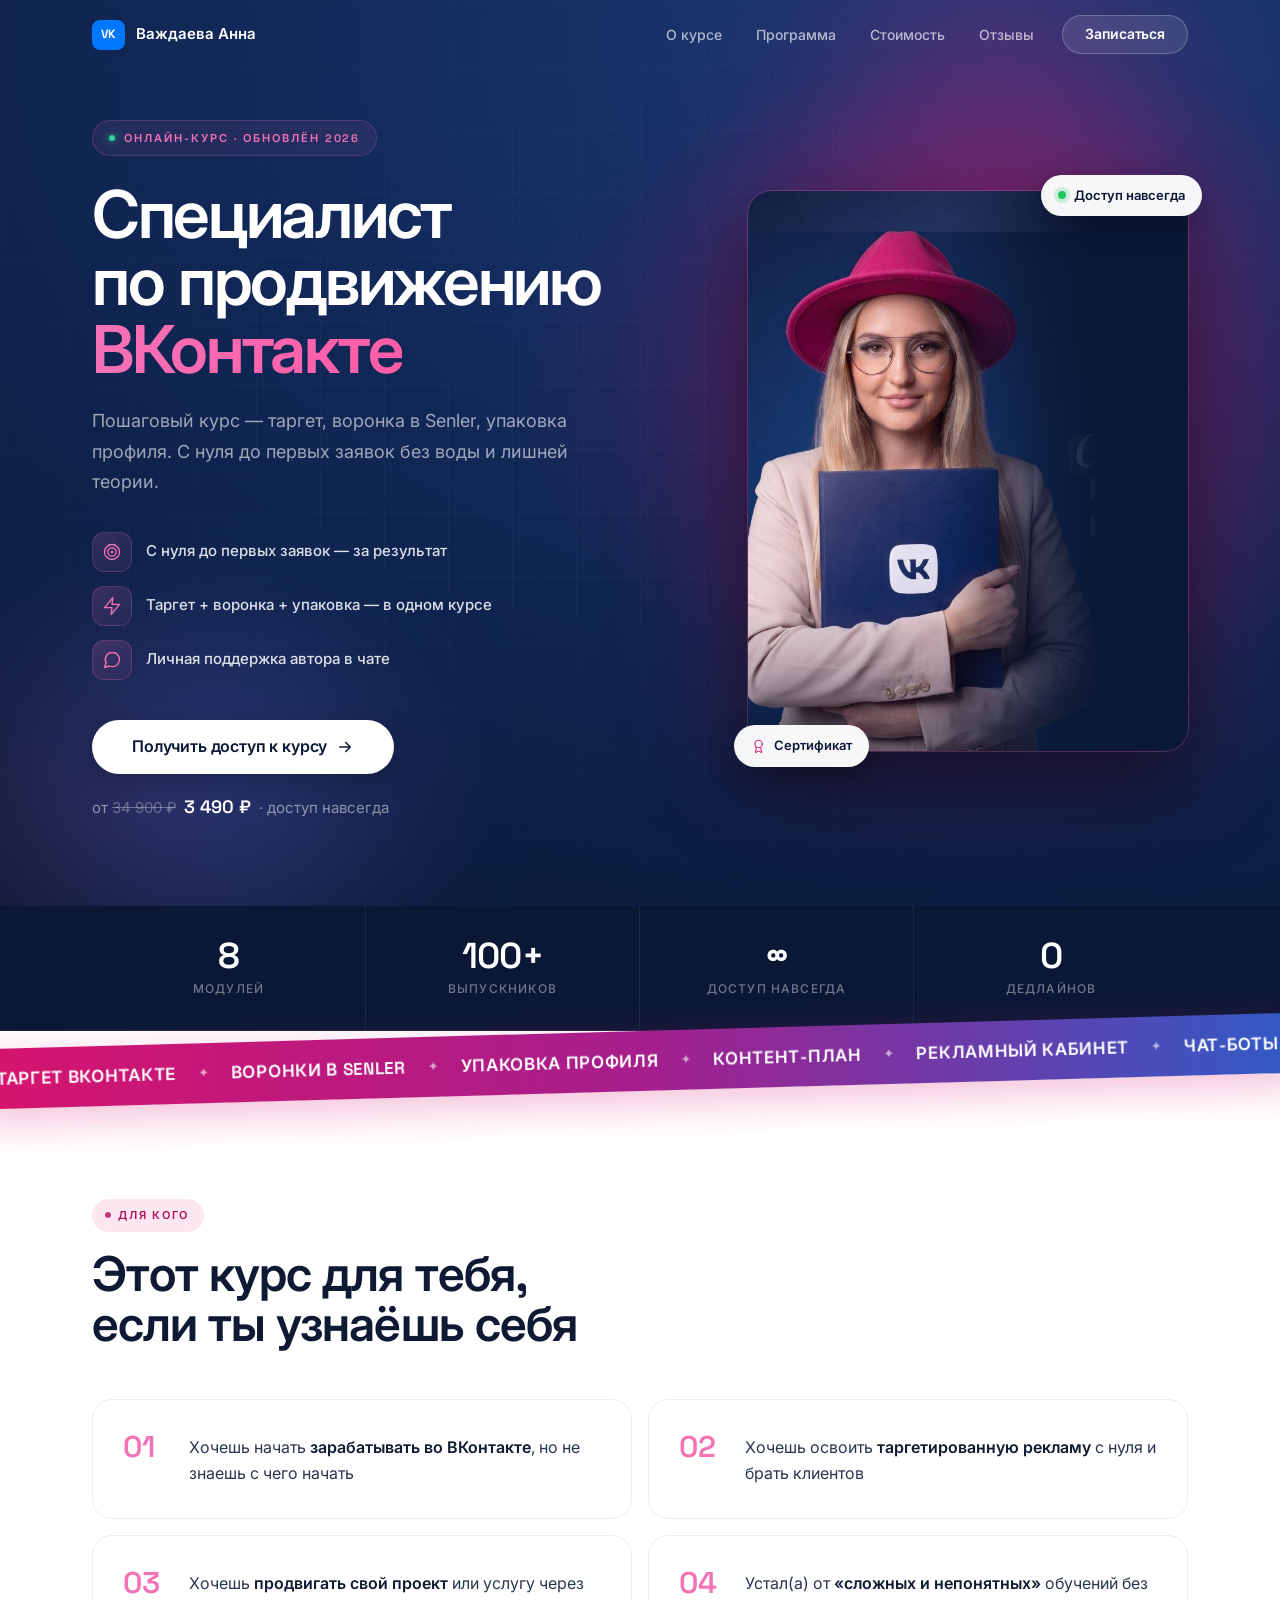
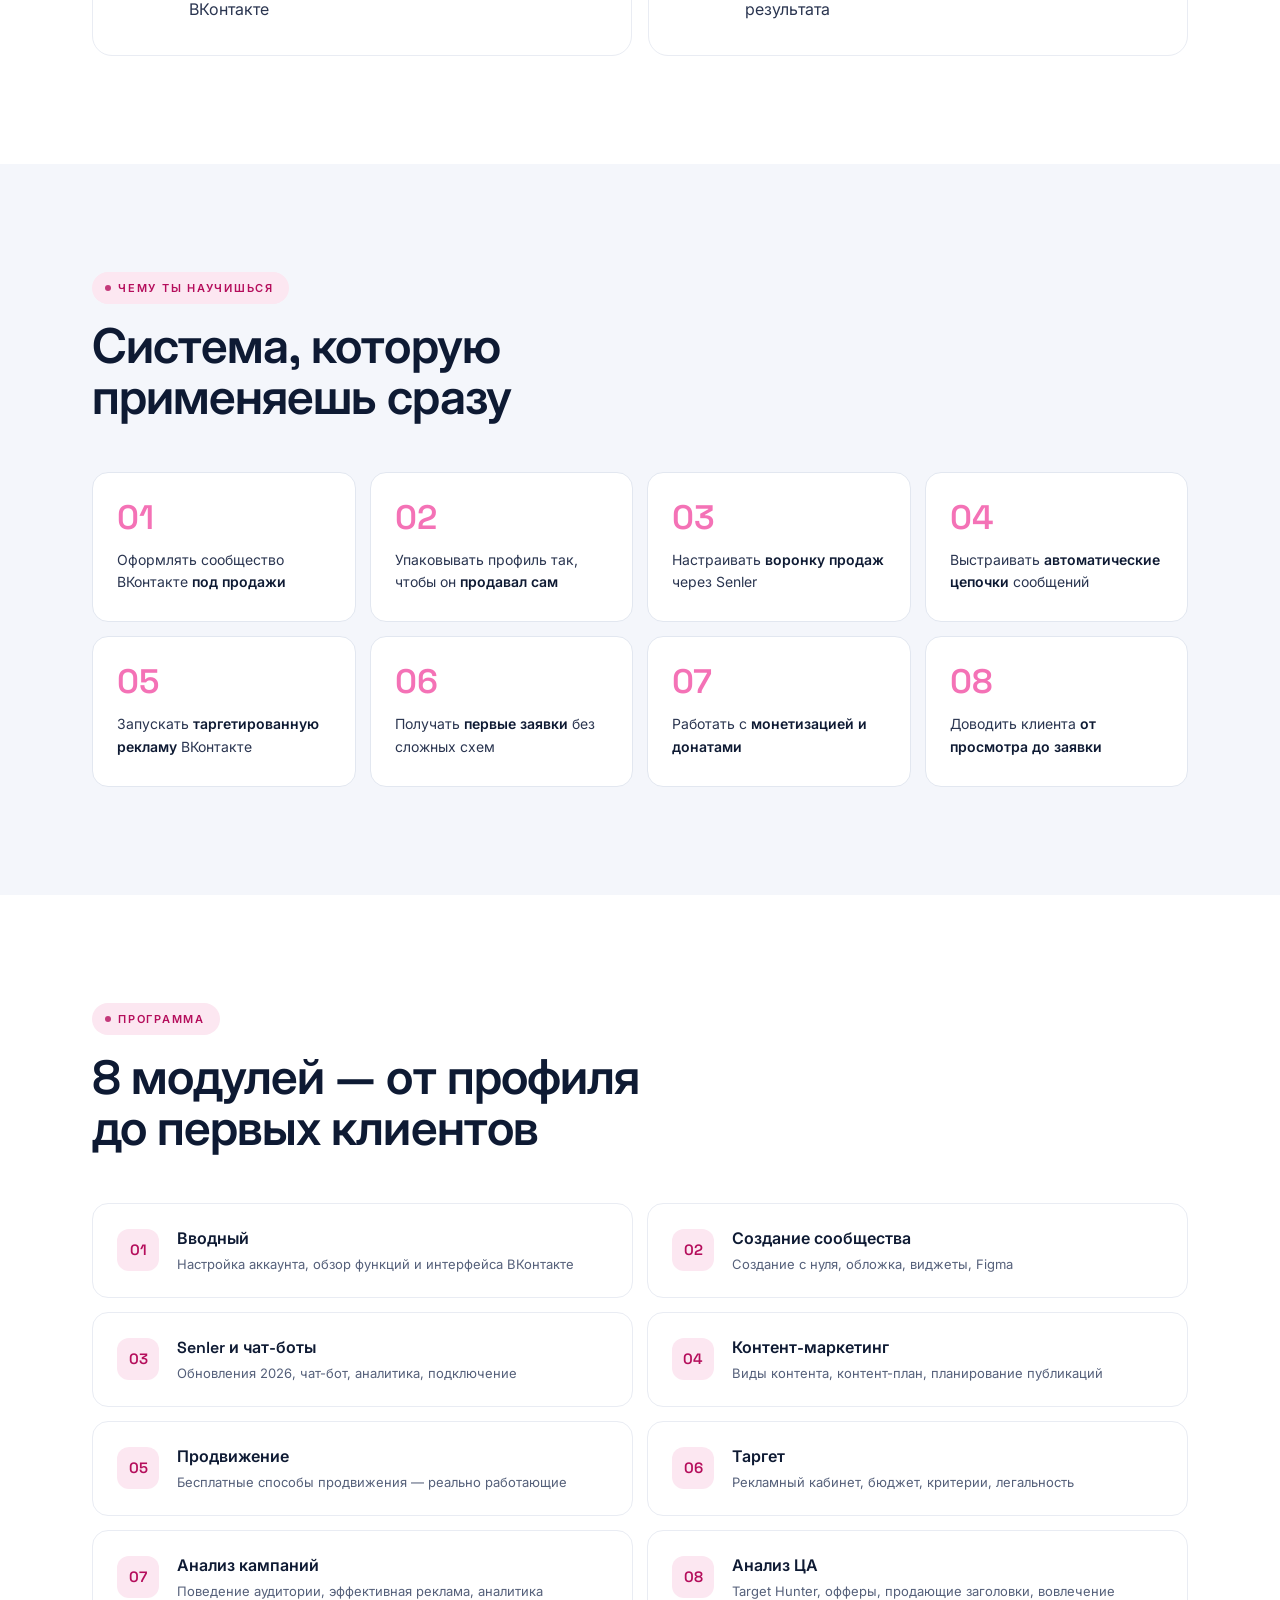
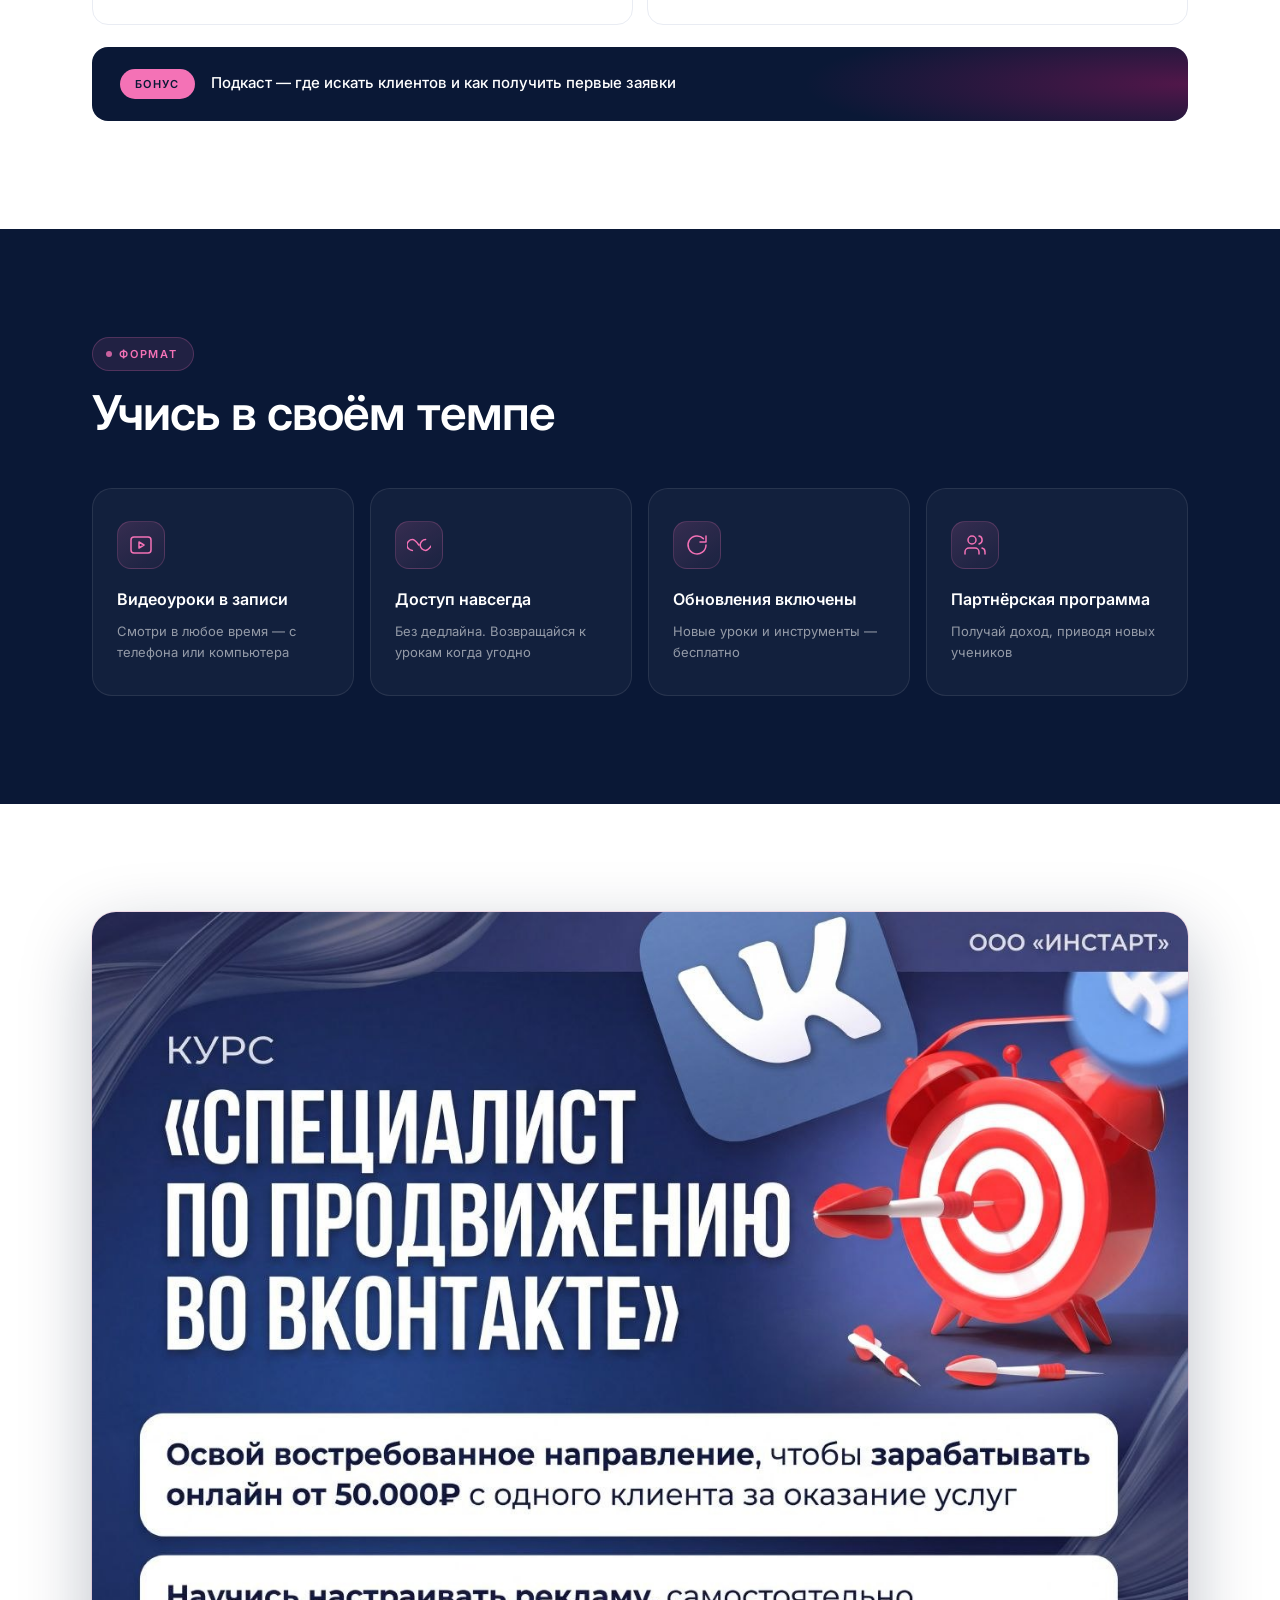
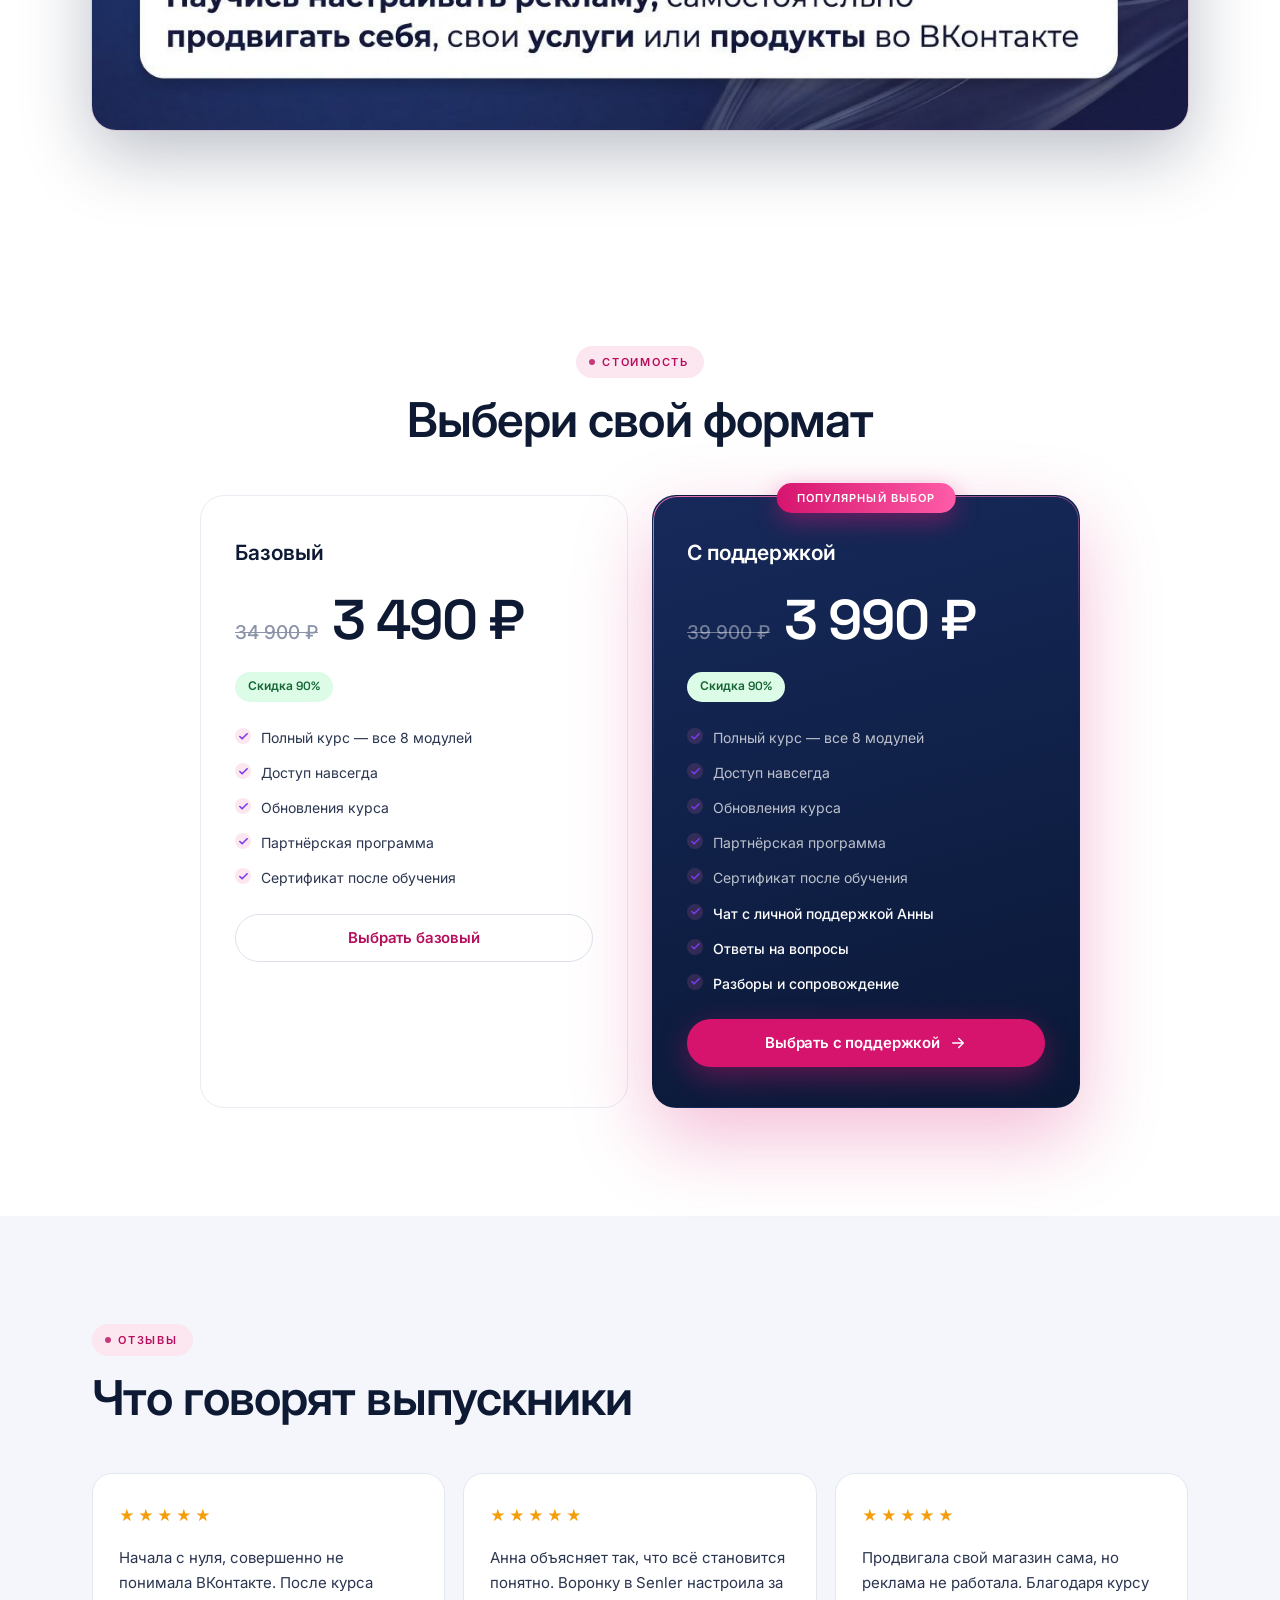
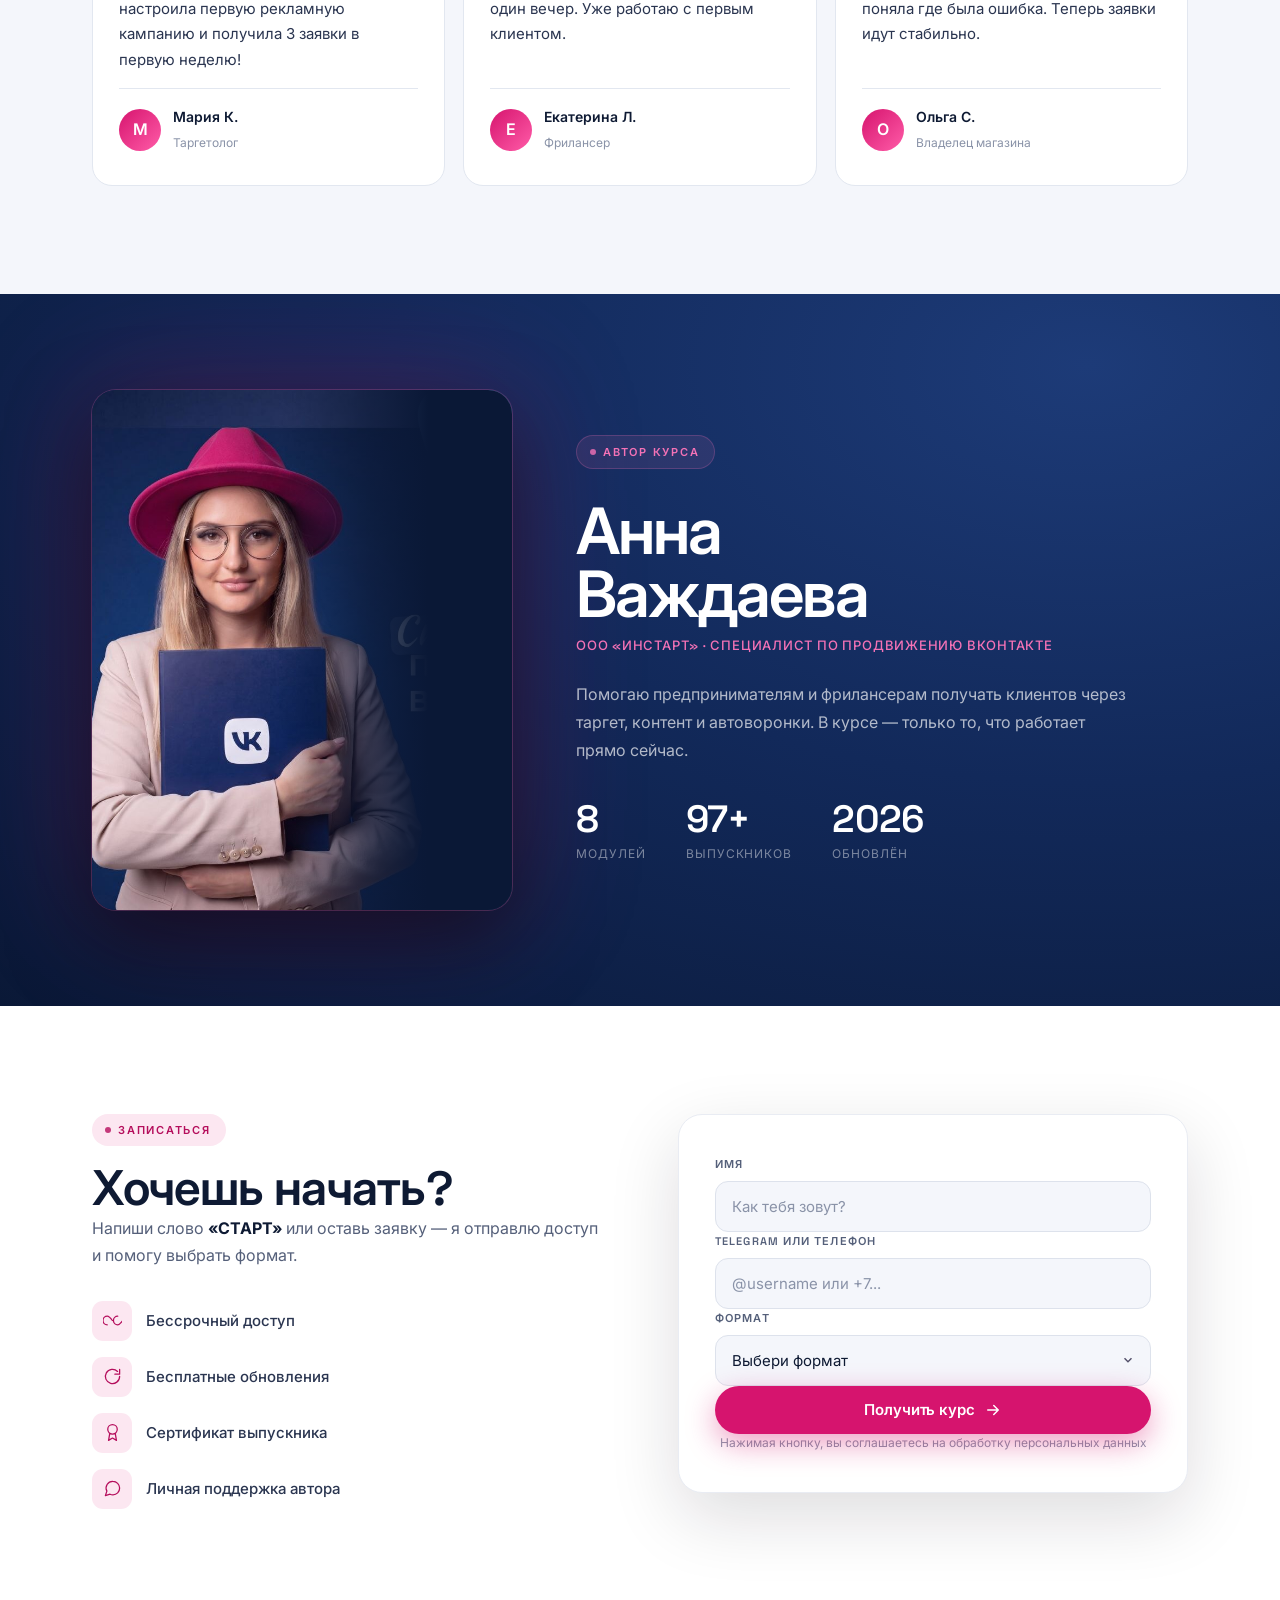
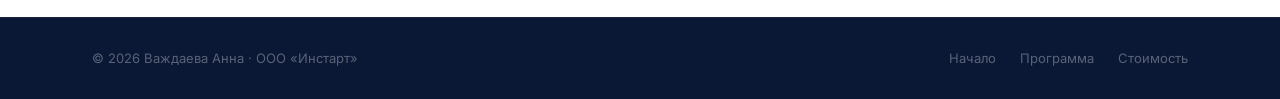
==== index.html @ 05e5904a "Add motion: marquee ticker, floating orbs, shimmer accent, animated counters, CTA pulse Co-Authored-" ====
<!DOCTYPE html>
<html lang="ru">
<head>
  <meta charset="UTF-8" />
  <meta name="viewport" content="width=device-width, initial-scale=1.0" />
  <title>Курс «Специалист по продвижению ВКонтакте» — Анна Важдаева</title>
  <meta name="description" content="Пошаговый курс по таргетированной рекламе, упаковке профиля и запуску воронки продаж во ВКонтакте. С нуля до первых заявок." />
  <link rel="preconnect" href="https://fonts.googleapis.com" />
  <link rel="preconnect" href="https://fonts.gstatic.com" crossorigin />
  <link href="https://fonts.googleapis.com/css2?family=Inter:wght@400;500;600;700&family=Space+Grotesk:wght@500;600;700&display=swap" rel="stylesheet" />
  <link rel="stylesheet" href="styles.css" />
</head>
<body>

  <!-- HEADER -->
  <header class="header header--dark" id="header">
    <div class="container header__inner">
      <a href="#hero" class="logo">
        <span class="logo-vk">VK</span>
        <span class="logo-name">Важдаева&nbsp;Анна</span>
      </a>
      <nav class="nav">
        <a href="#about">О курсе</a>
        <a href="#program">Программа</a>
        <a href="#pricing">Стоимость</a>
        <a href="#reviews">Отзывы</a>
      </nav>
      <a href="#contact" class="btn btn-nav">Записаться</a>
      <button class="burger" id="burger" aria-label="Меню">
        <span></span><span></span><span></span>
      </button>
    </div>
  </header>

  <!-- Mobile nav -->
  <nav class="nav-mob" id="navMob">
    <a href="#about">О курсе</a>
    <a href="#program">Программа</a>
    <a href="#pricing">Стоимость</a>
    <a href="#reviews">Отзывы</a>
    <a href="#contact">Записаться</a>
  </nav>

  <!-- ===== HERO ===== -->
  <section class="hero" id="hero">
    <span class="orb orb--1"></span>
    <span class="orb orb--2"></span>
    <div class="container hero__inner">

      <div class="hero__left">
        <div class="hero__eyebrow">Онлайн-курс · обновлён 2026</div>
        <h1 class="hero__title">
          Специалист<br/>по продвижению<br/><em>ВКонтакте</em>
        </h1>
        <p class="hero__sub">
          Пошаговый курс — таргет, воронка в Senler, упаковка профиля. С нуля до первых заявок без воды и лишней теории.
        </p>
        <div class="hero__perks">
          <div class="hero__perk">
            <span class="hero__perk-icon">
              <svg viewBox="0 0 24 24" fill="none" stroke="currentColor" stroke-width="1.6" stroke-linecap="round" stroke-linejoin="round"><circle cx="12" cy="12" r="9"/><circle cx="12" cy="12" r="5"/><circle cx="12" cy="12" r="1"/></svg>
            </span>
            <span>С нуля до первых заявок — за результат</span>
          </div>
          <div class="hero__perk">
            <span class="hero__perk-icon">
              <svg viewBox="0 0 24 24" fill="none" stroke="currentColor" stroke-width="1.6" stroke-linecap="round" stroke-linejoin="round"><path d="M13 2 3 14h9l-1 8 10-12h-9l1-8Z"/></svg>
            </span>
            <span>Таргет + воронка + упаковка — в одном курсе</span>
          </div>
          <div class="hero__perk">
            <span class="hero__perk-icon">
              <svg viewBox="0 0 24 24" fill="none" stroke="currentColor" stroke-width="1.6" stroke-linecap="round" stroke-linejoin="round"><path d="M21 11.5a8.38 8.38 0 0 1-8.5 8.5 8.5 8.5 0 0 1-3.6-.8L3 21l1.9-5.7A8.38 8.38 0 0 1 12.5 3 8.5 8.5 0 0 1 21 11.5Z"/></svg>
            </span>
            <span>Личная поддержка автора в чате</span>
          </div>
        </div>
        <div class="hero__actions">
          <a href="#contact" class="btn btn-white btn-lg">Получить доступ к курсу
            <svg viewBox="0 0 24 24" fill="none" stroke="currentColor" stroke-width="2" stroke-linecap="round" stroke-linejoin="round"><path d="M5 12h14M13 6l6 6-6 6"/></svg>
          </a>
          <p class="hero__price">от <s>34 900 ₽</s> <strong>3 490 ₽</strong> · доступ навсегда</p>
        </div>
      </div>

      <div class="hero__right">
        <div class="hero__cover">
          <img src="hero.jpg" alt="Анна Важдаева" class="hero__cover-img" />
          <div class="hero__chip hero__chip--1">
            <span class="hero__chip-dot"></span>
            Доступ навсегда
          </div>
          <div class="hero__chip hero__chip--2">
            <svg viewBox="0 0 24 24" fill="none" stroke="currentColor" stroke-width="1.6" stroke-linecap="round" stroke-linejoin="round"><circle cx="12" cy="8" r="6"/><path d="M8.5 13.5 7 22l5-3 5 3-1.5-8.5"/></svg>
            Сертификат
          </div>
        </div>
      </div>

    </div>
  </section>

  <!-- ===== STATS ===== -->
  <div class="stats">
    <div class="container stats__inner">
      <div class="stat-box"><strong data-count="8">0</strong><span>модулей</span></div>
      <div class="stat-box"><strong data-count="100" data-suffix="+">0</strong><span>выпускников</span></div>
      <div class="stat-box"><strong>∞</strong><span>доступ навсегда</span></div>
      <div class="stat-box"><strong data-count="0">0</strong><span>дедлайнов</span></div>
    </div>
  </div>

  <!-- ===== MARQUEE ===== -->
  <div class="marquee" aria-hidden="true">
    <div class="marquee__track">
      <span>Таргет ВКонтакте</span><i>✦</i>
      <span>Воронки в Senler</span><i>✦</i>
      <span>Упаковка профиля</span><i>✦</i>
      <span>Контент-план</span><i>✦</i>
      <span>Рекламный кабинет</span><i>✦</i>
      <span>Чат-боты</span><i>✦</i>
      <span>Первые заявки</span><i>✦</i>
      <span>Монетизация</span><i>✦</i>
      <span>Таргет ВКонтакте</span><i>✦</i>
      <span>Воронки в Senler</span><i>✦</i>
      <span>Упаковка профиля</span><i>✦</i>
      <span>Контент-план</span><i>✦</i>
      <span>Рекламный кабинет</span><i>✦</i>
      <span>Чат-боты</span><i>✦</i>
      <span>Первые заявки</span><i>✦</i>
      <span>Монетизация</span><i>✦</i>
    </div>
  </div>

  <!-- ===== FOR WHOM ===== -->
  <section class="sec" id="forwhom">
    <div class="container">
      <div class="sec-head">
        <div class="tag tag--light">Для кого</div>
        <h2 class="h2">Этот курс для тебя,<br/>если ты&nbsp;узнаёшь себя</h2>
      </div>
      <div class="fw-list">
        <div class="fw-item reveal">
          <span class="fw-n">01</span>
          <p>Хочешь начать <strong>зарабатывать во ВКонтакте</strong>, но не знаешь с чего начать</p>
        </div>
        <div class="fw-item reveal">
          <span class="fw-n">02</span>
          <p>Хочешь освоить <strong>таргетированную рекламу</strong> с нуля и брать клиентов</p>
        </div>
        <div class="fw-item reveal">
          <span class="fw-n">03</span>
          <p>Хочешь <strong>продвигать свой проект</strong> или услугу через ВКонтакте</p>
        </div>
        <div class="fw-item reveal">
          <span class="fw-n">04</span>
          <p>Устал(а) от <strong>«сложных и непонятных»</strong> обучений без результата</p>
        </div>
      </div>
    </div>
  </section>

  <!-- ===== RESULTS ===== -->
  <section class="sec sec--off" id="about">
    <div class="container">
      <div class="sec-head">
        <div class="tag tag--light">Чему ты научишься</div>
        <h2 class="h2">Система, которую<br/>применяешь сразу</h2>
      </div>
      <div class="results-wrap">
        <div class="res-item reveal"><div class="res-n">01</div><p>Оформлять сообщество ВКонтакте <strong>под продажи</strong></p></div>
        <div class="res-item reveal"><div class="res-n">02</div><p>Упаковывать профиль так, чтобы он <strong>продавал сам</strong></p></div>
        <div class="res-item reveal"><div class="res-n">03</div><p>Настраивать <strong>воронку продаж</strong> через Senler</p></div>
        <div class="res-item reveal"><div class="res-n">04</div><p>Выстраивать <strong>автоматические цепочки</strong> сообщений</p></div>
        <div class="res-item reveal"><div class="res-n">05</div><p>Запускать <strong>таргетированную рекламу</strong> ВКонтакте</p></div>
        <div class="res-item reveal"><div class="res-n">06</div><p>Получать <strong>первые заявки</strong> без сложных схем</p></div>
        <div class="res-item reveal"><div class="res-n">07</div><p>Работать с <strong>монетизацией и донатами</strong></p></div>
        <div class="res-item reveal"><div class="res-n">08</div><p>Доводить клиента <strong>от просмотра до заявки</strong></p></div>
      </div>
    </div>
  </section>

  <!-- ===== PROGRAM ===== -->
  <section class="sec" id="program">
    <div class="container">
      <div class="sec-head">
        <div class="tag tag--light">Программа</div>
        <h2 class="h2">8 модулей — от профиля<br/>до первых клиентов</h2>
      </div>
      <div class="mods">
        <div class="mod reveal"><span class="mod__tag">01</span><div class="mod__body"><h3>Вводный</h3><p>Настройка аккаунта, обзор функций и интерфейса ВКонтакте</p></div></div>
        <div class="mod reveal"><span class="mod__tag">02</span><div class="mod__body"><h3>Создание сообщества</h3><p>Создание с нуля, обложка, виджеты, Figma</p></div></div>
        <div class="mod reveal"><span class="mod__tag">03</span><div class="mod__body"><h3>Senler и чат-боты</h3><p>Обновления 2026, чат-бот, аналитика, подключение</p></div></div>
        <div class="mod reveal"><span class="mod__tag">04</span><div class="mod__body"><h3>Контент-маркетинг</h3><p>Виды контента, контент-план, планирование публикаций</p></div></div>
        <div class="mod reveal"><span class="mod__tag">05</span><div class="mod__body"><h3>Продвижение</h3><p>Бесплатные способы продвижения — реально работающие</p></div></div>
        <div class="mod reveal"><span class="mod__tag">06</span><div class="mod__body"><h3>Таргет</h3><p>Рекламный кабинет, бюджет, критерии, легальность</p></div></div>
        <div class="mod reveal"><span class="mod__tag">07</span><div class="mod__body"><h3>Анализ кампаний</h3><p>Поведение аудитории, эффективная реклама, аналитика</p></div></div>
        <div class="mod reveal"><span class="mod__tag">08</span><div class="mod__body"><h3>Анализ ЦА</h3><p>Target Hunter, офферы, продающие заголовки, вовлечение</p></div></div>
      </div>
      <div class="bonus-row reveal">
        <span class="bonus-pill">Бонус</span>
        <p>Подкаст — где искать клиентов и как получить первые заявки</p>
      </div>
    </div>
  </section>

  <!-- ===== FORMAT ===== -->
  <section class="sec sec--dark" id="format">
    <div class="container">
      <div class="sec-head">
        <div class="tag tag--ghost">Формат</div>
        <h2 class="h2 h2--white">Учись в своём темпе</h2>
      </div>
      <div class="fmt-grid">
        <div class="fmt-card reveal">
          <span class="fmt-icon"><svg viewBox="0 0 24 24" fill="none" stroke="currentColor" stroke-width="1.5" stroke-linecap="round" stroke-linejoin="round"><rect x="2" y="4" width="20" height="16" rx="3"/><path d="m10 9 5 3-5 3V9Z"/></svg></span>
          <h3>Видеоуроки в записи</h3><p>Смотри в любое время — с телефона или компьютера</p>
        </div>
        <div class="fmt-card reveal">
          <span class="fmt-icon"><svg viewBox="0 0 24 24" fill="none" stroke="currentColor" stroke-width="1.5" stroke-linecap="round" stroke-linejoin="round"><path d="M18.6 6.6a5 5 0 1 0 0 10.8c1.7 0 3.1-.9 6.4-5.4M5.4 17.4a5 5 0 1 1 0-10.8c1.7 0 3.1.9 6.4 5.4"/></svg></span>
          <h3>Доступ навсегда</h3><p>Без дедлайна. Возвращайся к урокам когда угодно</p>
        </div>
        <div class="fmt-card reveal">
          <span class="fmt-icon"><svg viewBox="0 0 24 24" fill="none" stroke="currentColor" stroke-width="1.5" stroke-linecap="round" stroke-linejoin="round"><path d="M21 12a9 9 0 1 1-2.6-6.4M21 3v6h-6"/></svg></span>
          <h3>Обновления включены</h3><p>Новые уроки и инструменты — бесплатно</p>
        </div>
        <div class="fmt-card reveal">
          <span class="fmt-icon"><svg viewBox="0 0 24 24" fill="none" stroke="currentColor" stroke-width="1.5" stroke-linecap="round" stroke-linejoin="round"><path d="M16 21v-2a4 4 0 0 0-4-4H6a4 4 0 0 0-4 4v2M9 11a4 4 0 1 0 0-8 4 4 0 0 0 0 8ZM22 21v-2a4 4 0 0 0-3-3.9M16 3.1a4 4 0 0 1 0 7.8"/></svg></span>
          <h3>Партнёрская программа</h3><p>Получай доход, приводя новых учеников</p>
        </div>
      </div>
    </div>
  </section>

  <!-- ===== PROMO BANNER ===== -->
  <section class="promo">
    <div class="container">
      <figure class="promo__card reveal">
        <img src="banner.jpg" alt="Курс «Специалист по продвижению во ВКонтакте» — зарабатывай онлайн от 50 000 ₽ с клиента" />
      </figure>
    </div>
  </section>

  <!-- ===== PRICING ===== -->
  <section class="sec" id="pricing">
    <div class="container">
      <div class="sec-head sec-head--center">
        <div class="tag tag--light">Стоимость</div>
        <h2 class="h2">Выбери свой формат</h2>
      </div>
      <div class="price-grid">

        <div class="pc reveal">
          <h3>Базовый</h3>
          <div class="pc__prices">
            <span class="pc__old">34 900 ₽</span>
            <span class="pc__new">3 490 ₽</span>
          </div>
          <div class="pc__save">Скидка 90%</div>
          <ul>
            <li>Полный курс — все 8 модулей</li>
            <li>Доступ навсегда</li>
            <li>Обновления курса</li>
            <li>Партнёрская программа</li>
            <li>Сертификат после обучения</li>
          </ul>
          <a href="#contact" class="btn btn-outline btn-full">Выбрать базовый</a>
        </div>

        <div class="pc pc--hot reveal">
          <div class="pc__badge">Популярный выбор</div>
          <h3>С поддержкой</h3>
          <div class="pc__prices">
            <span class="pc__old">39 900 ₽</span>
            <span class="pc__new">3 990 ₽</span>
          </div>
          <div class="pc__save">Скидка 90%</div>
          <ul>
            <li>Полный курс — все 8 модулей</li>
            <li>Доступ навсегда</li>
            <li>Обновления курса</li>
            <li>Партнёрская программа</li>
            <li>Сертификат после обучения</li>
            <li class="pc__hl">Чат с личной поддержкой Анны</li>
            <li class="pc__hl">Ответы на вопросы</li>
            <li class="pc__hl">Разборы и сопровождение</li>
          </ul>
          <a href="#contact" class="btn btn-primary btn-full">Выбрать с поддержкой
            <svg viewBox="0 0 24 24" fill="none" stroke="currentColor" stroke-width="2" stroke-linecap="round" stroke-linejoin="round"><path d="M5 12h14M13 6l6 6-6 6"/></svg>
          </a>
        </div>

      </div>
    </div>
  </section>

  <!-- ===== REVIEWS ===== -->
  <section class="sec sec--off" id="reviews">
    <div class="container">
      <div class="sec-head">
        <div class="tag tag--light">Отзывы</div>
        <h2 class="h2">Что говорят выпускники</h2>
      </div>
      <div class="rev-grid">
        <div class="rev reveal">
          <div class="rev__stars">★★★★★</div>
          <p>Начала с нуля, совершенно не понимала ВКонтакте. После курса настроила первую рекламную кампанию и получила 3 заявки в первую неделю!</p>
          <div class="rev__who"><div class="rev__av">М</div><div><strong>Мария К.</strong><span>Таргетолог</span></div></div>
        </div>
        <div class="rev reveal">
          <div class="rev__stars">★★★★★</div>
          <p>Анна объясняет так, что всё становится понятно. Воронку в Senler настроила за один вечер. Уже работаю с первым клиентом.</p>
          <div class="rev__who"><div class="rev__av">Е</div><div><strong>Екатерина Л.</strong><span>Фрилансер</span></div></div>
        </div>
        <div class="rev reveal">
          <div class="rev__stars">★★★★★</div>
          <p>Продвигала свой магазин сама, но реклама не работала. Благодаря курсу поняла где была ошибка. Теперь заявки идут стабильно.</p>
          <div class="rev__who"><div class="rev__av">О</div><div><strong>Ольга С.</strong><span>Владелец магазина</span></div></div>
        </div>
      </div>
    </div>
  </section>

  <!-- ===== AUTHOR ===== -->
  <section class="author" id="author">
    <div class="container">
      <div class="author__grid">
        <div class="author__photo reveal">
          <img src="hero.jpg" alt="Анна Важдаева" />
        </div>
        <div class="author__body reveal">
          <div class="tag tag--ghost">Автор курса</div>
          <h2 class="author__name">Анна<br/>Важдаева</h2>
          <p class="author__role">ООО «Инстарт» · Специалист по продвижению ВКонтакте</p>
          <p class="author__desc">Помогаю предпринимателям и фрилансерам получать клиентов через таргет, контент и автоворонки. В курсе — только то, что работает прямо сейчас.</p>
          <div class="author__nums">
            <div class="author__num"><strong data-count="8">0</strong><span>модулей</span></div>
            <div class="author__num"><strong data-count="100" data-suffix="+">0</strong><span>выпускников</span></div>
            <div class="author__num"><strong>2026</strong><span>обновлён</span></div>
          </div>
        </div>
      </div>
    </div>
  </section>

  <!-- ===== CONTACT ===== -->
  <section class="sec" id="contact">
    <div class="container">
      <div class="contact-wrap">
        <div class="reveal">
          <div class="tag tag--light">Записаться</div>
          <h2 class="h2">Хочешь начать?</h2>
          <p class="contact-desc">Напиши слово <strong>«СТАРТ»</strong> или оставь заявку — я отправлю доступ и помогу выбрать формат.</p>
          <div class="guarantees">
            <div class="g-row"><span class="g-ic"><svg viewBox="0 0 24 24" fill="none" stroke="currentColor" stroke-width="1.6" stroke-linecap="round" stroke-linejoin="round"><path d="M18.6 6.6a5 5 0 1 0 0 10.8c1.7 0 3.1-.9 6.4-5.4M5.4 17.4a5 5 0 1 1 0-10.8c1.7 0 3.1.9 6.4 5.4"/></svg></span><p>Бессрочный доступ</p></div>
            <div class="g-row"><span class="g-ic"><svg viewBox="0 0 24 24" fill="none" stroke="currentColor" stroke-width="1.6" stroke-linecap="round" stroke-linejoin="round"><path d="M21 12a9 9 0 1 1-2.6-6.4M21 3v6h-6"/></svg></span><p>Бесплатные обновления</p></div>
            <div class="g-row"><span class="g-ic"><svg viewBox="0 0 24 24" fill="none" stroke="currentColor" stroke-width="1.6" stroke-linecap="round" stroke-linejoin="round"><circle cx="12" cy="8" r="6"/><path d="M8.5 13.5 7 22l5-3 5 3-1.5-8.5"/></svg></span><p>Сертификат выпускника</p></div>
            <div class="g-row"><span class="g-ic"><svg viewBox="0 0 24 24" fill="none" stroke="currentColor" stroke-width="1.6" stroke-linecap="round" stroke-linejoin="round"><path d="M21 11.5a8.38 8.38 0 0 1-8.5 8.5 8.5 8.5 0 0 1-3.6-.8L3 21l1.9-5.7A8.38 8.38 0 0 1 12.5 3 8.5 8.5 0 0 1 21 11.5Z"/></svg></span><p>Личная поддержка автора</p></div>
          </div>
        </div>
        <div class="reveal">
          <div class="form-card">
            <form id="leadForm" novalidate>
              <input type="text" name="_gotcha" style="display:none" tabindex="-1" autocomplete="off" />
              <div class="field">
                <label for="f-name">Имя</label>
                <input type="text" id="f-name" name="name" placeholder="Как тебя зовут?" required />
              </div>
              <div class="field">
                <label for="f-contact">Telegram или телефон</label>
                <input type="text" id="f-contact" name="contact" placeholder="@username или +7..." required />
              </div>
              <div class="field">
                <label for="f-format">Формат</label>
                <select id="f-format" name="format">
                  <option value="">Выбери формат</option>
                  <option value="Базовый — 3 490 ₽ (было 34 900 ₽)">Базовый — 3 490 ₽ (было 34 900 ₽)</option>
                  <option value="С поддержкой — 3 990 ₽ (было 39 900 ₽)">С поддержкой — 3 990 ₽ (было 39 900 ₽)</option>
                  <option value="Хочу узнать подробнее">Хочу узнать подробнее</option>
                </select>
              </div>
              <button type="submit" class="btn btn-primary btn-full">Получить курс
                <svg viewBox="0 0 24 24" fill="none" stroke="currentColor" stroke-width="2" stroke-linecap="round" stroke-linejoin="round"><path d="M5 12h14M13 6l6 6-6 6"/></svg>
              </button>
              <p class="form-note">Нажимая кнопку, вы соглашаетесь на обработку персональных данных</p>
            </form>
          </div>
        </div>
      </div>
    </div>
  </section>

  <!-- FOOTER -->
  <footer class="footer">
    <div class="container footer__inner">
      <span class="footer__copy">© <span id="year"></span> Важдаева Анна · ООО «Инстарт»</span>
      <div class="footer__links">
        <a href="#hero">Начало</a>
        <a href="#program">Программа</a>
        <a href="#pricing">Стоимость</a>
      </div>
    </div>
  </footer>

  <script src="script.js"></script>
</body>
</html>
---- styles.css ----
/* =============================================
   BASE RESET
   ============================================= */
*, *::before, *::after { box-sizing: border-box; margin: 0; padding: 0; }

:root {
  --p:      #D6146E;   /* pink (hat) */
  --pd:     #B50E5C;   /* pink dark */
  --pl:     #FCE7F1;   /* pink tint */
  --pm:     #F472B6;   /* pink mid */
  --acc:    #FF5CA8;   /* bright pink accent */

  --navy:   #0A1836;   /* deep navy (mockup bg) */
  --navy2:  #16295A;   /* raised navy */
  --ink:    #0A1836;   /* near black = navy */
  --ink2:   #16295A;   /* raised dark */
  --white:  #FFFFFF;
  --paper:  #F4F6FB;   /* cool off-white sections */
  --line:   #E2E7F0;   /* hairline on paper */
  --line-w: #E9ECF3;   /* hairline on white */

  --g900:   #0E1A33;
  --g700:   #2A3550;
  --g600:   #55607A;
  --g400:   #8A93A8;
  --g200:   #DDE2EC;

  --radius: 20px;
  --sh:     0 4px 24px rgba(18,17,28,.06);
  --sh-lg:  0 24px 70px rgba(18,17,28,.14);
  --disp:   'Space Grotesk', 'Inter', system-ui, sans-serif;
}

html { scroll-behavior: smooth; }

body {
  font-family: 'Inter', system-ui, -apple-system, sans-serif;
  font-size: 16px; line-height: 1.65;
  color: var(--g700); background: var(--white);
  -webkit-font-smoothing: antialiased;
  overflow-x: hidden;
}

img { display: block; max-width: 100%; }
a { text-decoration: none; color: inherit; }
svg { display: block; }

.container {
  width: 100%; max-width: 1160px;
  margin: 0 auto; padding: 0 32px;
}

/* =============================================
   TYPE HELPERS
   ============================================= */
.tag {
  display: inline-flex; align-items: center; gap: 7px;
  font-family: var(--disp);
  font-size: 11px; font-weight: 600;
  text-transform: uppercase; letter-spacing: .16em;
  padding: 7px 15px 7px 13px; border-radius: 50px;
  margin-bottom: 18px;
}
.tag::before { content: ''; width: 6px; height: 6px; border-radius: 50%; background: currentColor; opacity: .8; }
.tag--light { color: var(--pd); background: var(--pl); }
.tag--ghost { color: var(--pm); background: rgba(244,114,182,.1); border: 1px solid rgba(244,114,182,.22); }

.h2 {
  font-family: var(--disp);
  font-size: clamp(28px, 4vw, 48px);
  font-weight: 600; line-height: 1.06;
  letter-spacing: -.02em; color: var(--g900);
}
.h2--white { color: var(--white); }

.sec-head { margin-bottom: 48px; }
.sec-head--center { text-align: center; }

.reveal { opacity: 0; transform: translateY(26px); transition: opacity .7s cubic-bezier(.2,.7,.2,1), transform .7s cubic-bezier(.2,.7,.2,1); }
.reveal.is-visible { opacity: 1; transform: none; }

/* =============================================
   BUTTONS
   ============================================= */
.btn {
  display: inline-flex; align-items: center;
  justify-content: center; gap: 9px;
  padding: 15px 30px; border-radius: 50px;
  font-family: var(--disp);
  font-size: 15px; font-weight: 600;
  cursor: pointer; border: none;
  transition: transform .22s cubic-bezier(.2,.7,.2,1), box-shadow .22s, background .22s, color .22s;
  line-height: 1.1; letter-spacing: -.01em;
}
.btn svg { width: 18px; height: 18px; }
.btn-primary { background: var(--p); color: #fff; box-shadow: 0 10px 30px rgba(214,20,110,.4); }
.btn-primary:hover { background: var(--pd); transform: translateY(-2px); box-shadow: 0 16px 40px rgba(214,20,110,.5); }
.btn-outline { background: transparent; color: var(--pd); border: 1.5px solid var(--g200); }
.btn-outline:hover { border-color: var(--p); background: var(--pl); }
.btn-white { background: #fff; color: var(--ink); box-shadow: 0 8px 30px rgba(0,0,0,.22); }
.btn-white:hover { transform: translateY(-2px); box-shadow: 0 16px 40px rgba(0,0,0,.28); }
.btn-lg { padding: 18px 40px; font-size: 16px; }
.btn-full { width: 100%; }
.btn-nav {
  padding: 11px 22px; font-size: 14px;
  background: rgba(255,255,255,.1); color: #fff;
  border: 1px solid rgba(255,255,255,.22);
  backdrop-filter: blur(8px);
}
.header--light .btn-nav { background: var(--p); color: #fff; border-color: transparent; box-shadow: 0 6px 20px rgba(214,20,110,.3); }
.btn-nav:hover { transform: translateY(-1px); }

/* =============================================
   HEADER
   ============================================= */
.header {
  position: fixed; top: 0; left: 0; right: 0; z-index: 200;
  padding: 15px 0;
  transition: background .35s, box-shadow .35s, border-color .35s;
  border-bottom: 1px solid transparent;
}
.header--dark { background: transparent; }
.header--light {
  background: rgba(255,255,255,.85);
  backdrop-filter: blur(22px) saturate(1.4); -webkit-backdrop-filter: blur(22px) saturate(1.4);
  border-color: var(--line-w);
  box-shadow: 0 1px 20px rgba(0,0,0,.05);
}
.header__inner { display: flex; align-items: center; justify-content: space-between; gap: 20px; }

.logo { display: flex; align-items: center; gap: 11px; flex-shrink: 0; }
.logo-vk { background: #07F; color: #fff; font-family: var(--disp); font-size: 12px; font-weight: 700; padding: 5px 9px; border-radius: 8px; letter-spacing: .01em; }
.logo-name { font-family: var(--disp); font-size: 15px; font-weight: 600; transition: color .3s; }
.header--dark .logo-name { color: #fff; }
.header--light .logo-name { color: var(--g900); }

.nav { display: flex; gap: 34px; margin-left: auto; margin-right: 8px; }
.nav a { font-size: 14px; font-weight: 500; transition: color .15s; white-space: nowrap; }
.header--dark .nav a { color: rgba(255,255,255,.66); }
.header--dark .nav a:hover { color: #fff; }
.header--light .nav a { color: var(--g600); }
.header--light .nav a:hover { color: var(--pd); }

.burger { display: none; flex-direction: column; gap: 5px; background: none; border: none; cursor: pointer; padding: 6px; flex-shrink: 0; }
.burger span { display: block; width: 22px; height: 2px; border-radius: 2px; transition: all .25s; }
.header--dark .burger span { background: #fff; }
.header--light .burger span { background: var(--g900); }
.burger.is-open span:nth-child(1) { transform: rotate(45deg) translate(5px, 5px); }
.burger.is-open span:nth-child(2) { opacity: 0; }
.burger.is-open span:nth-child(3) { transform: rotate(-45deg) translate(5px, -5px); }

.nav-mob {
  display: none; position: fixed; top: 58px; left: 0; right: 0;
  background: rgba(255,255,255,.99);
  border-bottom: 1px solid var(--line-w);
  box-shadow: 0 10px 34px rgba(0,0,0,.08);
  z-index: 199; flex-direction: column;
}
.nav-mob.open { display: flex; }
.nav-mob a { padding: 15px 32px; font-size: 16px; font-weight: 500; color: var(--g700); border-bottom: 1px solid var(--line-w); }
.nav-mob a:hover { color: var(--pd); background: var(--pl); }

/* =============================================
   HERO
   ============================================= */
.hero {
  background: radial-gradient(130% 120% at 78% 5%, #1D3B78 0%, #12295A 42%, #0A1836 100%);
  min-height: 100vh;
  display: flex; align-items: center;
  padding: 120px 0 84px;
  position: relative; overflow: hidden;
}
.hero::before {
  content: ''; position: absolute; inset: 0;
  background:
    radial-gradient(ellipse 60% 55% at 78% 42%, rgba(214,20,110,.28) 0%, transparent 65%),
    radial-gradient(ellipse 45% 45% at 12% 88%, rgba(255,92,168,.12) 0%, transparent 60%);
  pointer-events: none;
}
.hero::after {
  content: ''; position: absolute; inset: 0;
  background-image:
    linear-gradient(rgba(255,255,255,.022) 1px, transparent 1px),
    linear-gradient(90deg, rgba(255,255,255,.022) 1px, transparent 1px);
  background-size: 64px 64px;
  -webkit-mask-image: radial-gradient(ellipse 90% 80% at 50% 40%, #000 30%, transparent 100%);
          mask-image: radial-gradient(ellipse 90% 80% at 50% 40%, #000 30%, transparent 100%);
  pointer-events: none;
}

.hero__inner {
  position: relative; z-index: 1;
  display: grid; grid-template-columns: 1fr 440px;
  gap: 68px; align-items: center;
}
.hero__left { min-width: 0; }

.hero__eyebrow {
  display: inline-flex; align-items: center; gap: 9px;
  font-family: var(--disp);
  font-size: 11px; font-weight: 600;
  text-transform: uppercase; letter-spacing: .18em;
  color: var(--pm);
  background: rgba(244,114,182,.08);
  border: 1px solid rgba(244,114,182,.2);
  padding: 8px 16px; border-radius: 50px;
  margin-bottom: 26px;
}
.hero__eyebrow::before { content: ''; width: 6px; height: 6px; border-radius: 50%; background: #34d399; box-shadow: 0 0 10px #34d399; }

.hero__title {
  font-family: var(--disp);
  font-size: clamp(38px, 5.6vw, 66px);
  font-weight: 600; color: #fff;
  line-height: 1.02; letter-spacing: -.035em;
  margin-bottom: 22px;
}
.hero__title em {
  font-style: normal;
  background: linear-gradient(100deg, var(--pm) 0%, var(--acc) 60%, #fff 100%);
  -webkit-background-clip: text; background-clip: text;
  -webkit-text-fill-color: transparent;
}

.hero__sub {
  font-size: clamp(15px, 1.7vw, 18px);
  color: rgba(255,255,255,.6);
  margin-bottom: 34px; line-height: 1.7; max-width: 480px;
}

.hero__perks { display: flex; flex-direction: column; gap: 14px; margin-bottom: 40px; }
.hero__perk {
  display: flex; align-items: center; gap: 14px;
  font-size: 15px; font-weight: 500; color: rgba(255,255,255,.86);
}
.hero__perk-icon {
  width: 40px; height: 40px; border-radius: 12px;
  background: linear-gradient(145deg, rgba(244,114,182,.18), rgba(244,114,182,.05));
  border: 1px solid rgba(244,114,182,.2);
  display: flex; align-items: center; justify-content: center;
  color: var(--pm); flex-shrink: 0;
}
.hero__perk-icon svg { width: 20px; height: 20px; }

.hero__actions { display: flex; flex-direction: column; gap: 18px; align-items: flex-start; }
.hero__price { font-size: 15px; color: rgba(255,255,255,.5); }
.hero__price s { color: rgba(255,255,255,.32); margin-right: 4px; }
.hero__price strong { color: #fff; font-family: var(--disp); font-weight: 600; font-size: 18px; margin-right: 4px; }

/* Right cover */
.hero__right { min-width: 0; }
.hero__cover { position: relative; }
.hero__cover-img {
  width: 100%; height: 560px;
  object-fit: cover; object-position: 8% center;
  border-radius: 24px;
  box-shadow: 0 0 0 1px rgba(244,114,182,.25), 0 30px 80px rgba(0,0,0,.5), 0 0 140px rgba(214,20,110,.3);
}
.hero__cover::after {
  content: ''; position: absolute; inset: 0; border-radius: 24px;
  background: linear-gradient(to left, #0A1836 0%, #0A1836 20%, rgba(10,24,54,.7) 34%, transparent 56%),
              linear-gradient(to top, rgba(10,24,54,.4) 0%, transparent 26%);
  pointer-events: none;
}
.hero__chip {
  position: absolute; z-index: 2;
  display: flex; align-items: center; gap: 8px;
  background: rgba(255,255,255,.96);
  backdrop-filter: blur(12px);
  border-radius: 50px; padding: 10px 17px;
  font-family: var(--disp);
  font-size: 13px; font-weight: 600; color: var(--ink);
  box-shadow: 0 10px 30px rgba(0,0,0,.28);
  white-space: nowrap;
}
.hero__chip svg { width: 15px; height: 15px; color: var(--p); }
.hero__chip--1 { top: -16px; right: -14px; }
.hero__chip--2 { bottom: -16px; left: -14px; }
.hero__chip-dot { width: 8px; height: 8px; border-radius: 50%; background: #22c55e; box-shadow: 0 0 0 4px rgba(34,197,94,.2); }

/* Floating orbs */
.orb {
  position: absolute; border-radius: 50%;
  filter: blur(90px); pointer-events: none; z-index: 0;
  opacity: .55;
}
.orb--1 { width: 460px; height: 460px; top: -80px; right: 4%; background: radial-gradient(circle, #D6146E, transparent 70%); animation: orbFloat 14s ease-in-out infinite; }
.orb--2 { width: 380px; height: 380px; bottom: -60px; left: 2%; background: radial-gradient(circle, #2E5BC7, transparent 70%); animation: orbFloat 18s ease-in-out infinite reverse; }
@keyframes orbFloat {
  0%,100% { transform: translate(0,0) scale(1); }
  33%     { transform: translate(40px,30px) scale(1.08); }
  66%     { transform: translate(-30px,20px) scale(.96); }
}

/* Animated shimmer on hero accent */
.hero__title em {
  background: linear-gradient(100deg, var(--pm) 0%, var(--acc) 40%, #fff 55%, var(--acc) 70%, var(--pm) 100%);
  background-size: 250% 100%;
  -webkit-background-clip: text; background-clip: text;
  -webkit-text-fill-color: transparent;
  animation: shimmer 6s linear infinite;
}
@keyframes shimmer { to { background-position: -250% 0; } }

/* Floating chips */
.hero__chip--1 { animation: chipFloat 5s ease-in-out infinite; }
.hero__chip--2 { animation: chipFloat 6.5s ease-in-out infinite .8s; }
@keyframes chipFloat { 0%,100% { transform: translateY(0); } 50% { transform: translateY(-9px); } }

/* Pulse glow on primary CTA */
.btn-primary { position: relative; }
.btn-primary::after {
  content: ''; position: absolute; inset: 0; border-radius: 50px;
  box-shadow: 0 0 0 0 rgba(214,20,110,.5);
  animation: pulse 2.6s ease-out infinite; pointer-events: none;
}
@keyframes pulse { 0% { box-shadow: 0 0 0 0 rgba(214,20,110,.45); } 70%,100% { box-shadow: 0 0 0 16px rgba(214,20,110,0); } }

/* =============================================
   MARQUEE
   ============================================= */
.marquee {
  background: linear-gradient(90deg, #D6146E 0%, #A61E8C 50%, #2E5BC7 100%);
  overflow: hidden; padding: 16px 0;
  transform: rotate(-1.6deg); width: 104%; margin-left: -2%;
  position: relative; z-index: 5;
  box-shadow: 0 12px 40px rgba(214,20,110,.28);
}
.marquee__track {
  display: inline-flex; align-items: center; white-space: nowrap;
  animation: marquee 32s linear infinite; will-change: transform;
}
.marquee:hover .marquee__track { animation-play-state: paused; }
.marquee__track span {
  font-family: var(--disp); font-size: 17px; font-weight: 600;
  color: #fff; text-transform: uppercase; letter-spacing: .04em;
  padding: 0 22px;
}
.marquee__track i { color: rgba(255,255,255,.6); font-style: normal; font-size: 13px; }
@keyframes marquee { to { transform: translateX(-50%); } }

/* =============================================
   STATS
   ============================================= */
.stats { background: var(--ink); border-bottom: 1px solid rgba(255,255,255,.06); }
.stats__inner { display: grid; grid-template-columns: repeat(4, 1fr); }
.stat-box {
  display: flex; flex-direction: column; align-items: center; justify-content: center;
  gap: 5px; padding: 32px 20px; text-align: center;
  border-right: 1px solid rgba(255,255,255,.07);
}
.stats__inner .stat-box:last-child { border-right: none; }
.stat-box strong { font-family: var(--disp); font-size: 36px; font-weight: 600; color: #fff; letter-spacing: -.02em; line-height: 1; }
.stat-box span { font-size: 12px; color: rgba(255,255,255,.42); text-transform: uppercase; letter-spacing: .1em; font-weight: 500; }

/* =============================================
   SECTIONS
   ============================================= */
.sec { padding: 108px 0; }
.sec--off { background: var(--paper); }
.sec--dark { background: var(--ink); }

/* =============================================
   FOR WHOM
   ============================================= */
.fw-list { display: grid; grid-template-columns: repeat(2, 1fr); gap: 16px; }
.fw-item {
  background: var(--white);
  border: 1px solid var(--line-w); border-radius: var(--radius);
  padding: 32px 30px; display: flex; gap: 22px; align-items: flex-start;
  transition: border-color .2s, box-shadow .2s, transform .2s;
}
.fw-item:hover { border-color: var(--pm); box-shadow: var(--sh); transform: translateY(-2px); }
.fw-n { font-family: var(--disp); font-size: 30px; font-weight: 600; color: var(--pm); line-height: 1; flex-shrink: 0; min-width: 44px; }
.fw-item p { font-size: 16px; color: var(--g700); line-height: 1.6; padding-top: 3px; }
.fw-item strong { color: var(--g900); font-weight: 600; }

/* =============================================
   RESULTS
   ============================================= */
.results-wrap { display: grid; grid-template-columns: repeat(4, 1fr); gap: 14px; }
.res-item {
  background: var(--white);
  border: 1px solid var(--line); border-radius: 16px;
  padding: 28px 24px;
  transition: border-color .2s, box-shadow .2s, transform .2s;
}
.res-item:hover { border-color: var(--pm); box-shadow: var(--sh); transform: translateY(-3px); }
.res-n { font-family: var(--disp); font-size: 34px; font-weight: 600; color: var(--pm); line-height: 1; margin-bottom: 14px; }
.res-item p { font-size: 14px; color: var(--g700); line-height: 1.6; }
.res-item strong { color: var(--g900); font-weight: 600; }

/* =============================================
   PROGRAM
   ============================================= */
.mods { display: grid; grid-template-columns: repeat(2, 1fr); gap: 14px; margin-bottom: 22px; }
.mod {
  display: flex; gap: 18px; align-items: center;
  padding: 22px 24px;
  border: 1px solid var(--line-w); border-radius: 16px; background: var(--white);
  transition: border-color .2s, box-shadow .2s, transform .2s;
}
.mod:hover { border-color: var(--pm); box-shadow: var(--sh); transform: translateY(-2px); }
.mod__tag {
  font-family: var(--disp); font-size: 15px; font-weight: 600;
  color: var(--pd); background: var(--pl);
  width: 42px; height: 42px; border-radius: 12px;
  display: flex; align-items: center; justify-content: center;
  flex-shrink: 0;
}
.mod h3 { font-family: var(--disp); font-size: 16px; font-weight: 600; color: var(--g900); margin-bottom: 3px; }
.mod p { font-size: 13px; color: var(--g600); line-height: 1.5; }

.bonus-row {
  display: flex; align-items: center; gap: 16px;
  background: var(--ink); border-radius: 16px;
  padding: 22px 28px; flex-wrap: wrap;
  position: relative; overflow: hidden;
}
.bonus-row::before {
  content: ''; position: absolute; inset: 0;
  background: radial-gradient(ellipse 50% 120% at 100% 50%, rgba(214,20,110,.35), transparent 70%);
}
.bonus-pill {
  position: relative;
  font-family: var(--disp); font-size: 11px; font-weight: 600;
  text-transform: uppercase; letter-spacing: .12em;
  color: var(--ink); background: var(--pm);
  padding: 6px 15px; border-radius: 50px; white-space: nowrap;
}
.bonus-row p { position: relative; font-size: 15px; font-weight: 500; color: #fff; }

/* =============================================
   FORMAT
   ============================================= */
.fmt-grid { display: grid; grid-template-columns: repeat(4, 1fr); gap: 16px; }
.fmt-card {
  background: rgba(255,255,255,.035);
  border: 1px solid rgba(255,255,255,.09); border-radius: var(--radius);
  padding: 32px 24px;
  transition: background .2s, border-color .2s, transform .2s;
}
.fmt-card:hover { background: rgba(255,255,255,.06); border-color: rgba(244,114,182,.32); transform: translateY(-3px); }
.fmt-icon {
  width: 48px; height: 48px; border-radius: 14px;
  background: linear-gradient(145deg, rgba(244,114,182,.16), rgba(244,114,182,.04));
  border: 1px solid rgba(244,114,182,.2);
  display: flex; align-items: center; justify-content: center;
  color: var(--pm); margin-bottom: 18px;
}
.fmt-icon svg { width: 24px; height: 24px; }
.fmt-card h3 { font-family: var(--disp); font-size: 16px; font-weight: 600; color: #fff; margin-bottom: 8px; }
.fmt-card p { font-size: 13px; color: rgba(255,255,255,.55); line-height: 1.6; }

/* =============================================
   PROMO BANNER
   ============================================= */
.promo { padding: 108px 0; }
@media (max-width: 960px) { .promo { padding: 76px 0; } }
.promo__card {
  margin: 0; border-radius: 24px; overflow: hidden;
  box-shadow: 0 24px 70px rgba(10,24,54,.28), 0 0 0 1px rgba(244,114,182,.18);
}
.promo__card img { width: 100%; height: auto; display: block; }

/* =============================================
   PRICING
   ============================================= */
.price-grid { display: grid; grid-template-columns: 1fr 1fr; gap: 24px; max-width: 880px; margin: 0 auto; }
.pc {
  border: 1px solid var(--line-w); border-radius: 24px;
  padding: 40px 34px; display: flex; flex-direction: column; gap: 24px;
  position: relative; background: var(--white);
  transition: border-color .2s, box-shadow .2s, transform .2s;
}
.pc:hover { border-color: var(--pm); box-shadow: var(--sh-lg); transform: translateY(-3px); }
.pc--hot {
  border-color: transparent;
  background: linear-gradient(165deg, var(--ink2) 0%, var(--ink) 100%);
  box-shadow: 0 30px 80px rgba(214,20,110,.28);
}
.pc--hot::before {
  content: ''; position: absolute; inset: 0; border-radius: 24px; padding: 1px;
  background: linear-gradient(160deg, var(--pm), transparent 40%);
  -webkit-mask: linear-gradient(#000 0 0) content-box, linear-gradient(#000 0 0);
  -webkit-mask-composite: xor; mask-composite: exclude; pointer-events: none;
}
.pc--hot:hover { transform: translateY(-4px); }
.pc__badge {
  position: absolute; top: -13px; left: 50%; transform: translateX(-50%);
  font-family: var(--disp); font-size: 11px; font-weight: 600;
  text-transform: uppercase; letter-spacing: .1em;
  background: linear-gradient(90deg, var(--p), var(--acc)); color: #fff;
  padding: 6px 20px; border-radius: 50px; white-space: nowrap;
  box-shadow: 0 8px 24px rgba(214,20,110,.45);
}
.pc h3 { font-family: var(--disp); font-size: 21px; font-weight: 600; color: var(--g900); }
.pc--hot h3 { color: #fff; }
.pc__prices { display: flex; align-items: baseline; gap: 14px; flex-wrap: wrap; }
.pc__old { font-size: 19px; color: var(--g400); text-decoration: line-through; font-weight: 500; }
.pc--hot .pc__old { color: rgba(255,255,255,.4); }
.pc__new { font-family: var(--disp); font-size: 56px; font-weight: 600; color: var(--g900); letter-spacing: -.035em; line-height: .9; }
.pc--hot .pc__new { color: #fff; }
.pc__save {
  font-family: var(--disp); font-size: 12px; font-weight: 600;
  background: #DCFCE7; color: #166534;
  padding: 5px 13px; border-radius: 50px;
  display: inline-block; width: fit-content;
}
.pc ul { list-style: none; display: flex; flex-direction: column; gap: 12px; }
.pc li { font-size: 14px; color: var(--g700); display: flex; align-items: flex-start; gap: 10px; }
.pc--hot li { color: rgba(255,255,255,.72); }
.pc li::before {
  content: ''; flex-shrink: 0; margin-top: 2px;
  width: 16px; height: 16px; border-radius: 50%;
  background: var(--pl) url("data:image/svg+xml,%3Csvg xmlns='http://www.w3.org/2000/svg' width='11' height='11' viewBox='0 0 24 24' fill='none' stroke='%237C3AED' stroke-width='3.5' stroke-linecap='round' stroke-linejoin='round'%3E%3Cpolyline points='20 6 9 17 4 12'/%3E%3C/svg%3E") center/11px no-repeat;
}
.pc--hot li::before { background-color: rgba(244,114,182,.15); }
.pc li.pc__hl { color: #fff; font-weight: 500; }

/* =============================================
   REVIEWS
   ============================================= */
.rev-grid { display: grid; grid-template-columns: repeat(3, 1fr); gap: 18px; }
.rev {
  background: var(--white);
  border: 1px solid var(--line); border-radius: var(--radius);
  padding: 30px 26px; display: flex; flex-direction: column; gap: 16px;
  transition: border-color .2s, box-shadow .2s, transform .2s;
}
.rev:hover { border-color: var(--pm); box-shadow: var(--sh); transform: translateY(-3px); }
.rev__stars { color: #F59E0B; font-size: 15px; letter-spacing: 3px; }
.rev p { font-size: 15px; color: var(--g700); line-height: 1.7; flex: 1; }
.rev__who { display: flex; align-items: center; gap: 12px; padding-top: 4px; border-top: 1px solid var(--line); }
.rev__who { padding-top: 16px; }
.rev__av {
  width: 42px; height: 42px; border-radius: 50%;
  background: linear-gradient(135deg, var(--p), var(--acc));
  color: #fff; display: flex; align-items: center; justify-content: center;
  font-family: var(--disp); font-weight: 600; font-size: 16px; flex-shrink: 0;
}
.rev__who strong { display: block; font-size: 14px; font-weight: 600; color: var(--g900); }
.rev__who span { font-size: 12px; color: var(--g400); }

/* =============================================
   AUTHOR
   ============================================= */
.author {
  position: relative; overflow: hidden;
  background: radial-gradient(120% 130% at 85% 10%, #1D3B78 0%, #12295A 45%, #0A1836 100%);
  padding: 96px 0;
}
.author__grid { display: grid; grid-template-columns: 420px 1fr; gap: 64px; align-items: center; }
.author__photo { position: relative; }
.author__photo img {
  width: 100%; height: 520px;
  object-fit: cover; object-position: 8% center;
  border-radius: 24px;
  box-shadow: 0 0 0 1px rgba(244,114,182,.22), 0 30px 80px rgba(0,0,0,.5), 0 0 130px rgba(214,20,110,.28);
}
.author__photo::after {
  content: ''; position: absolute; inset: 0; border-radius: 24px;
  background: linear-gradient(to left, #0A1836 0%, #0A1836 20%, rgba(10,24,54,.7) 34%, transparent 56%);
  pointer-events: none;
}
.author__body { position: relative; z-index: 1; max-width: 560px; }
.author__name {
  font-family: var(--disp);
  font-size: clamp(44px, 5.2vw, 64px);
  font-weight: 600; color: #fff;
  line-height: .98; letter-spacing: -.03em; margin: 14px 0 8px;
}
.author__role { font-family: var(--disp); font-size: 13px; color: var(--pm); margin-bottom: 24px; letter-spacing: .06em; text-transform: uppercase; font-weight: 500; }
.author__desc { font-size: 16px; color: rgba(255,255,255,.68); line-height: 1.75; margin-bottom: 36px; }
.author__nums { display: flex; gap: 40px; flex-wrap: wrap; }
.author__num strong { font-family: var(--disp); display: block; font-size: 38px; font-weight: 600; color: #fff; letter-spacing: -.02em; line-height: 1; }
.author__num span { font-size: 12px; color: rgba(255,255,255,.45); text-transform: uppercase; letter-spacing: .08em; margin-top: 6px; display: block; }

/* =============================================
   CONTACT / FORM
   ============================================= */
.contact-wrap { display: grid; grid-template-columns: 1fr 1fr; gap: 76px; align-items: start; }
.contact-desc { font-size: 16px; color: var(--g600); margin-bottom: 32px; line-height: 1.7; }
.contact-desc strong { color: var(--g900); }
.guarantees { display: flex; flex-direction: column; gap: 16px; }
.g-row { display: flex; align-items: center; gap: 14px; }
.g-ic {
  width: 40px; height: 40px; border-radius: 11px; flex-shrink: 0;
  background: var(--pl); color: var(--pd);
  display: flex; align-items: center; justify-content: center;
}
.g-ic svg { width: 19px; height: 19px; }
.g-row p { font-size: 15px; font-weight: 500; color: var(--g700); }

.form-card {
  background: var(--white);
  border: 1px solid var(--line-w); border-radius: 24px;
  padding: 40px 36px; box-shadow: var(--sh-lg);
  display: flex; flex-direction: column; gap: 18px;
}
.field { display: flex; flex-direction: column; gap: 8px; }
.field label { font-family: var(--disp); font-size: 11px; font-weight: 600; text-transform: uppercase; letter-spacing: .1em; color: var(--g600); }
.field input, .field select {
  padding: 15px 16px;
  border: 1.5px solid var(--g200); border-radius: 13px;
  font-size: 15px; font-family: inherit;
  color: var(--g900); background: var(--paper);
  transition: border-color .18s, box-shadow .18s, background .18s;
  outline: none; width: 100%;
  -webkit-appearance: none; appearance: none;
}
.field input::placeholder { color: var(--g400); }
.field input:focus, .field select:focus {
  border-color: var(--p); box-shadow: 0 0 0 4px rgba(214,20,110,.12); background: var(--white);
}
.field select {
  cursor: pointer;
  background-image: url("data:image/svg+xml,%3Csvg xmlns='http://www.w3.org/2000/svg' width='14' height='14' fill='none' stroke='%2356536C' stroke-width='2.5' viewBox='0 0 24 24'%3E%3Cpolyline points='6 9 12 15 18 9'/%3E%3C/svg%3E");
  background-repeat: no-repeat; background-position: right 15px center;
  padding-right: 42px;
}
.form-note { font-size: 12px; color: var(--g400); text-align: center; line-height: 1.5; }

/* =============================================
   FOOTER
   ============================================= */
.footer { background: var(--ink); padding: 30px 0; border-top: 1px solid rgba(255,255,255,.06); }
.footer__inner { display: flex; align-items: center; justify-content: space-between; flex-wrap: wrap; gap: 14px; }
.footer__copy { font-size: 13px; color: rgba(255,255,255,.32); }
.footer__links { display: flex; gap: 24px; }
.footer__links a { font-size: 13px; color: rgba(255,255,255,.32); transition: color .15s; }
.footer__links a:hover { color: var(--pm); }

/* =============================================
   RESPONSIVE ≤ 960px
   ============================================= */
@media (max-width: 960px) {
  .nav, .btn-nav { display: none; }
  .burger { display: flex; }

  .sec { padding: 76px 0; }
  .sec-head { margin-bottom: 36px; }

  .hero { padding: 96px 0 68px; }
  .hero__inner { grid-template-columns: 1fr; gap: 40px; }
  .hero__right { order: 1; }
  .hero__cover-img { height: 340px; object-position: 15% top; }
  .hero__chip--1 { top: -12px; right: -4px; }
  .hero__chip--2 { bottom: -12px; left: -4px; }

  .stats__inner { grid-template-columns: repeat(2, 1fr); }
  .stat-box { padding: 24px 20px; border-bottom: 1px solid rgba(255,255,255,.07); }
  .stat-box:nth-child(2) { border-right: none; }
  .stat-box:nth-last-child(-n+2) { border-bottom: none; }

  .fw-list { grid-template-columns: 1fr; }
  .results-wrap { grid-template-columns: repeat(2, 1fr); }
  .fmt-grid { grid-template-columns: repeat(2, 1fr); }
  .mods { grid-template-columns: 1fr; }
  .rev-grid { grid-template-columns: 1fr; }
  .price-grid { grid-template-columns: 1fr; max-width: 460px; }
  .contact-wrap { grid-template-columns: 1fr; gap: 44px; }

  .author { padding: 72px 0; }
  .author__grid { grid-template-columns: 1fr; gap: 36px; max-width: 460px; margin: 0 auto; }
  .author__photo img { height: 380px; }
}

/* =============================================
   RESPONSIVE ≤ 600px
   ============================================= */
@media (max-width: 600px) {
  .container { padding: 0 20px; }
  .sec { padding: 60px 0; }

  .hero { padding: 88px 0 56px; }
  .hero__title { font-size: 36px; }
  .hero__actions { width: 100%; }
  .hero__actions .btn-lg { width: 100%; }
  .hero__chip { display: none; }

  .results-wrap { grid-template-columns: 1fr 1fr; gap: 10px; }
  .res-item { padding: 22px 18px; }
  .fmt-grid { grid-template-columns: 1fr; }
  .price-grid { max-width: 100%; gap: 40px; }
  .pc { padding: 32px 24px; }
  .pc__new { font-size: 46px; }

  .stat-box strong { font-size: 30px; }

  .author__name { font-size: 40px; }
  .author__nums { gap: 26px; }

  .form-card { padding: 28px 22px; }
  .footer__inner { flex-direction: column; text-align: center; }
}
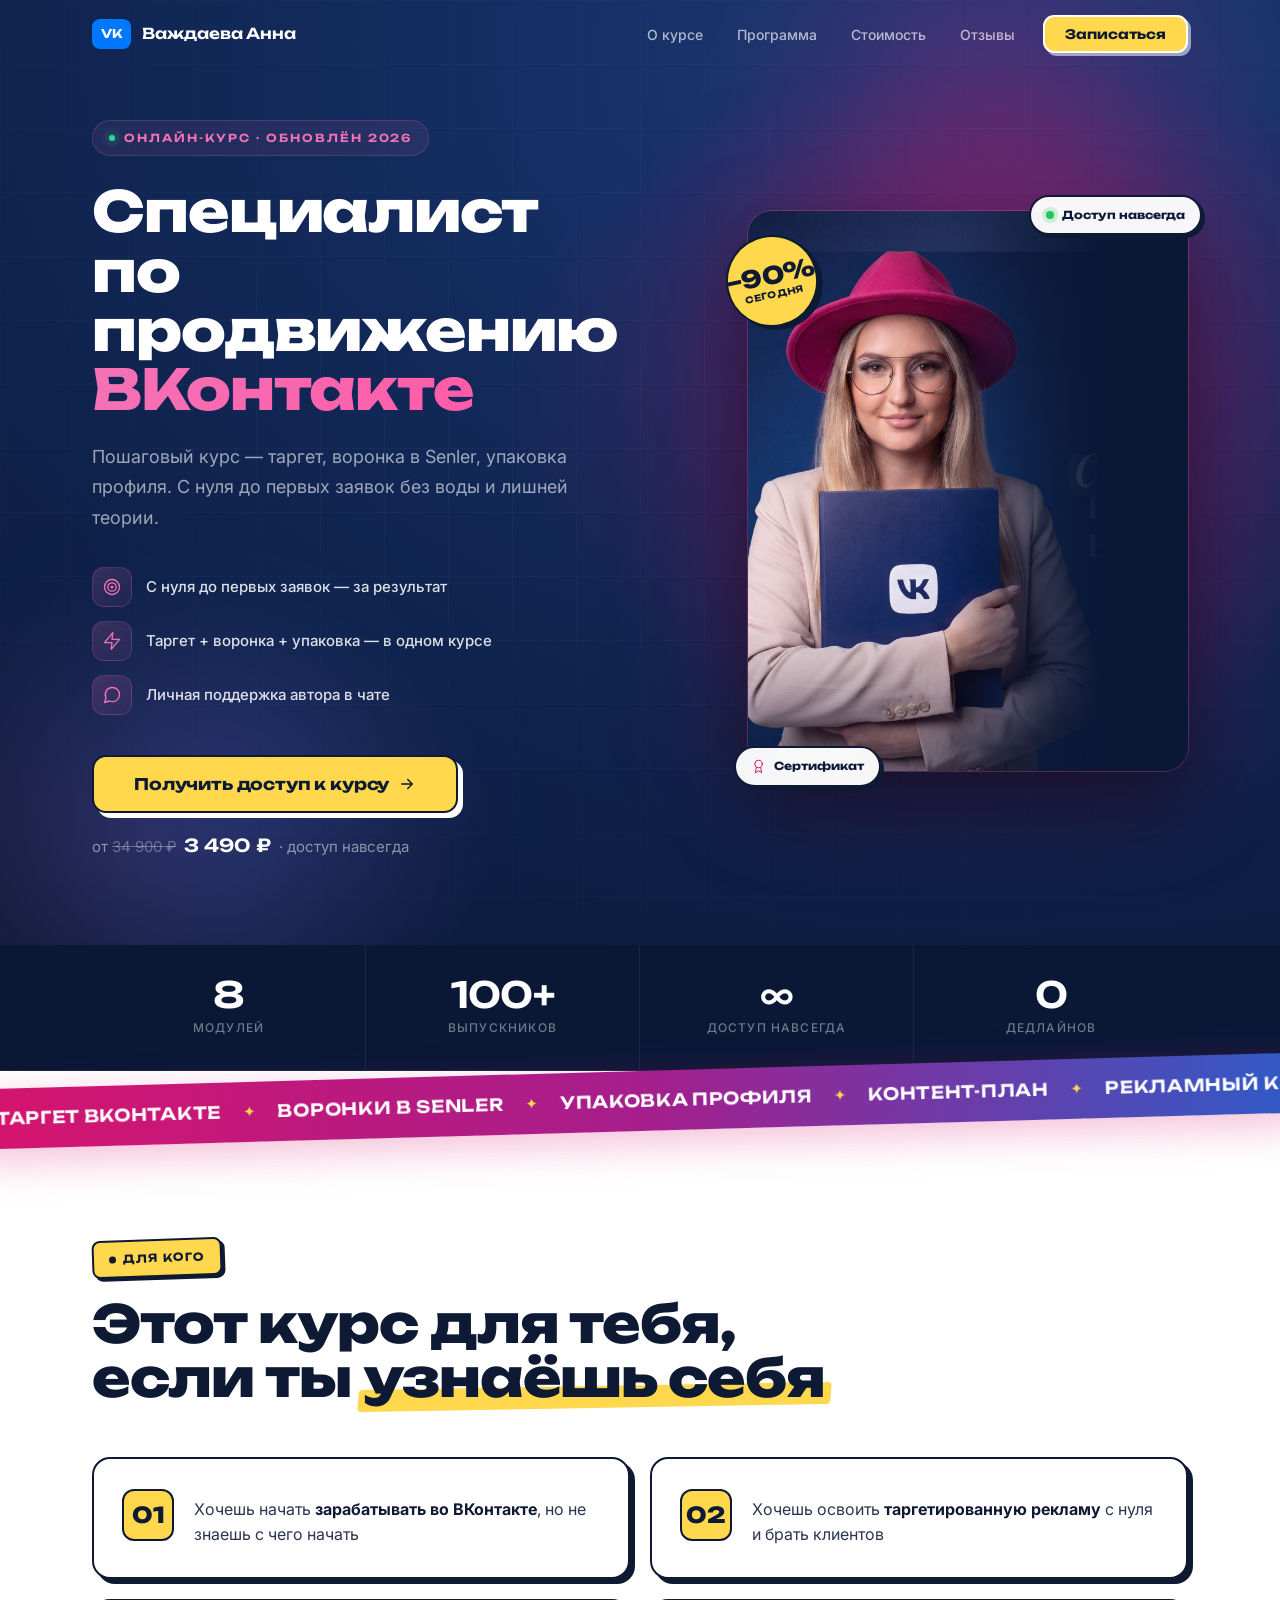
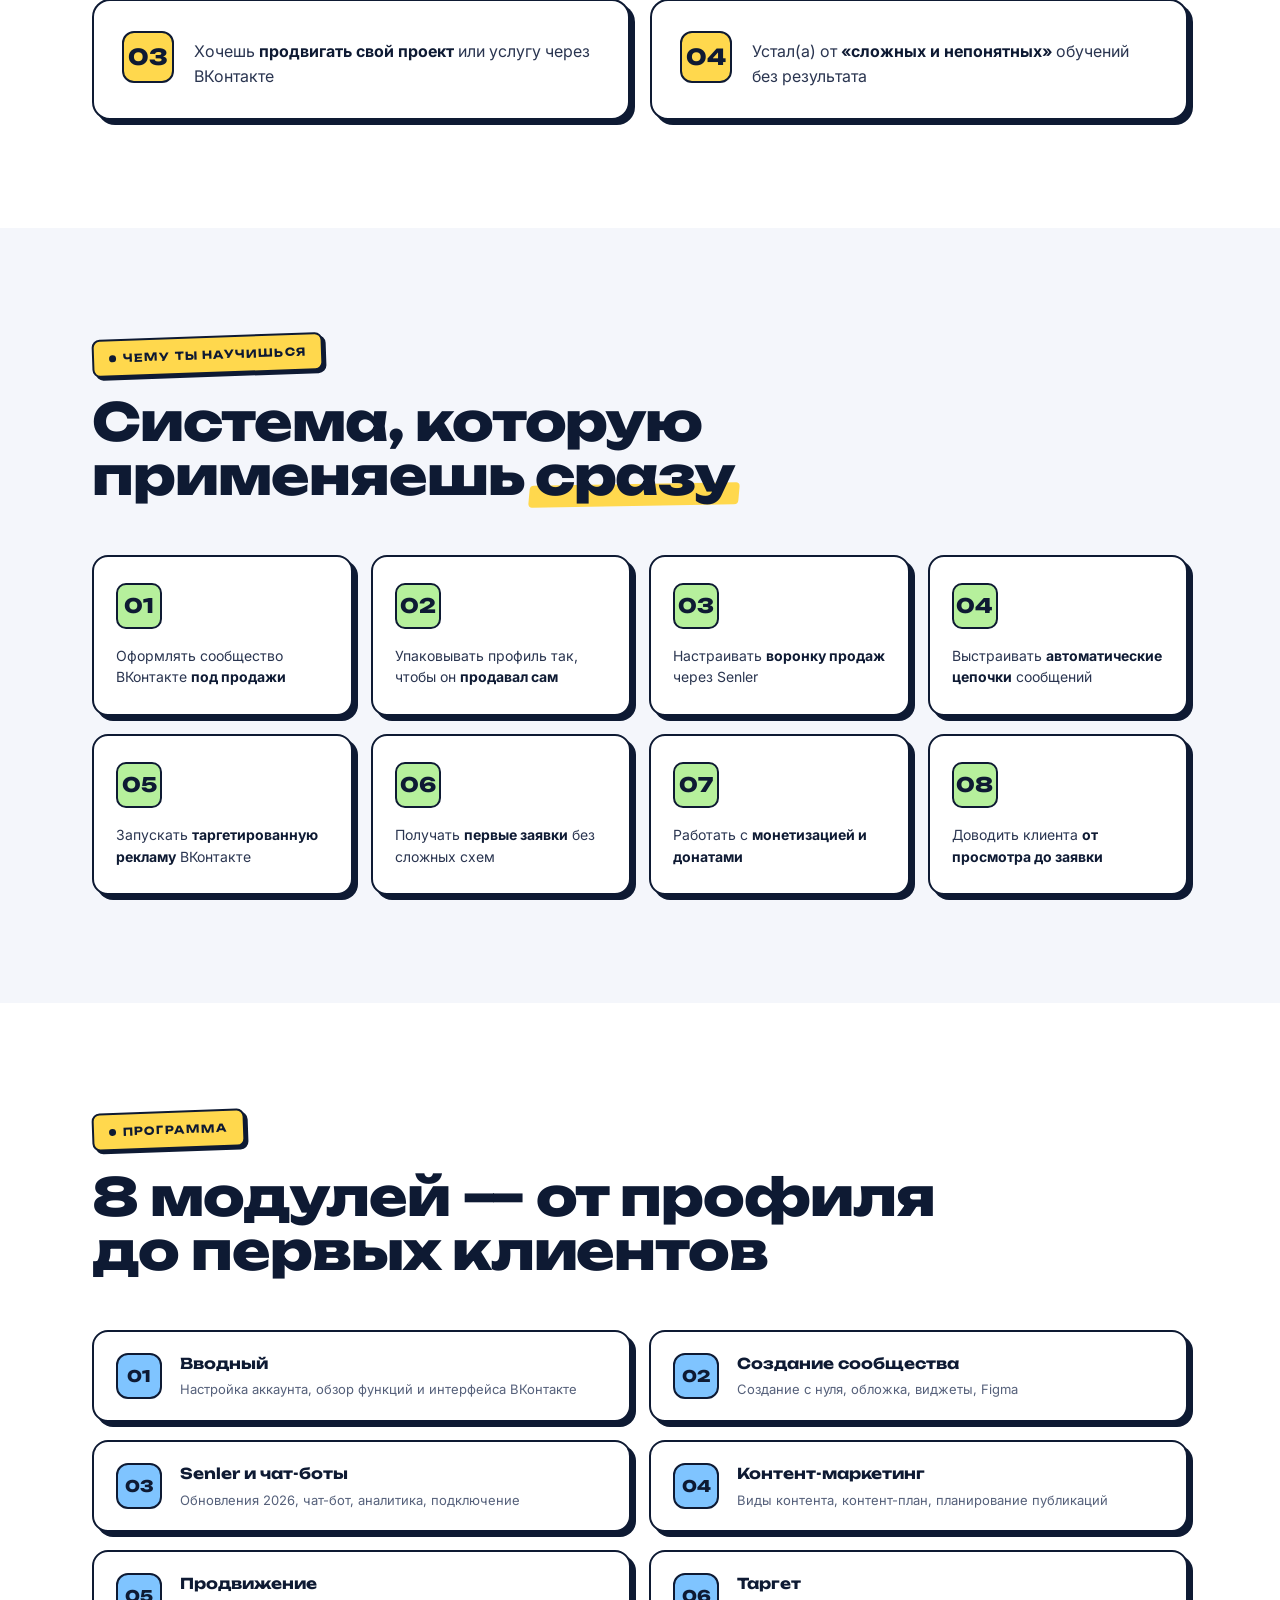
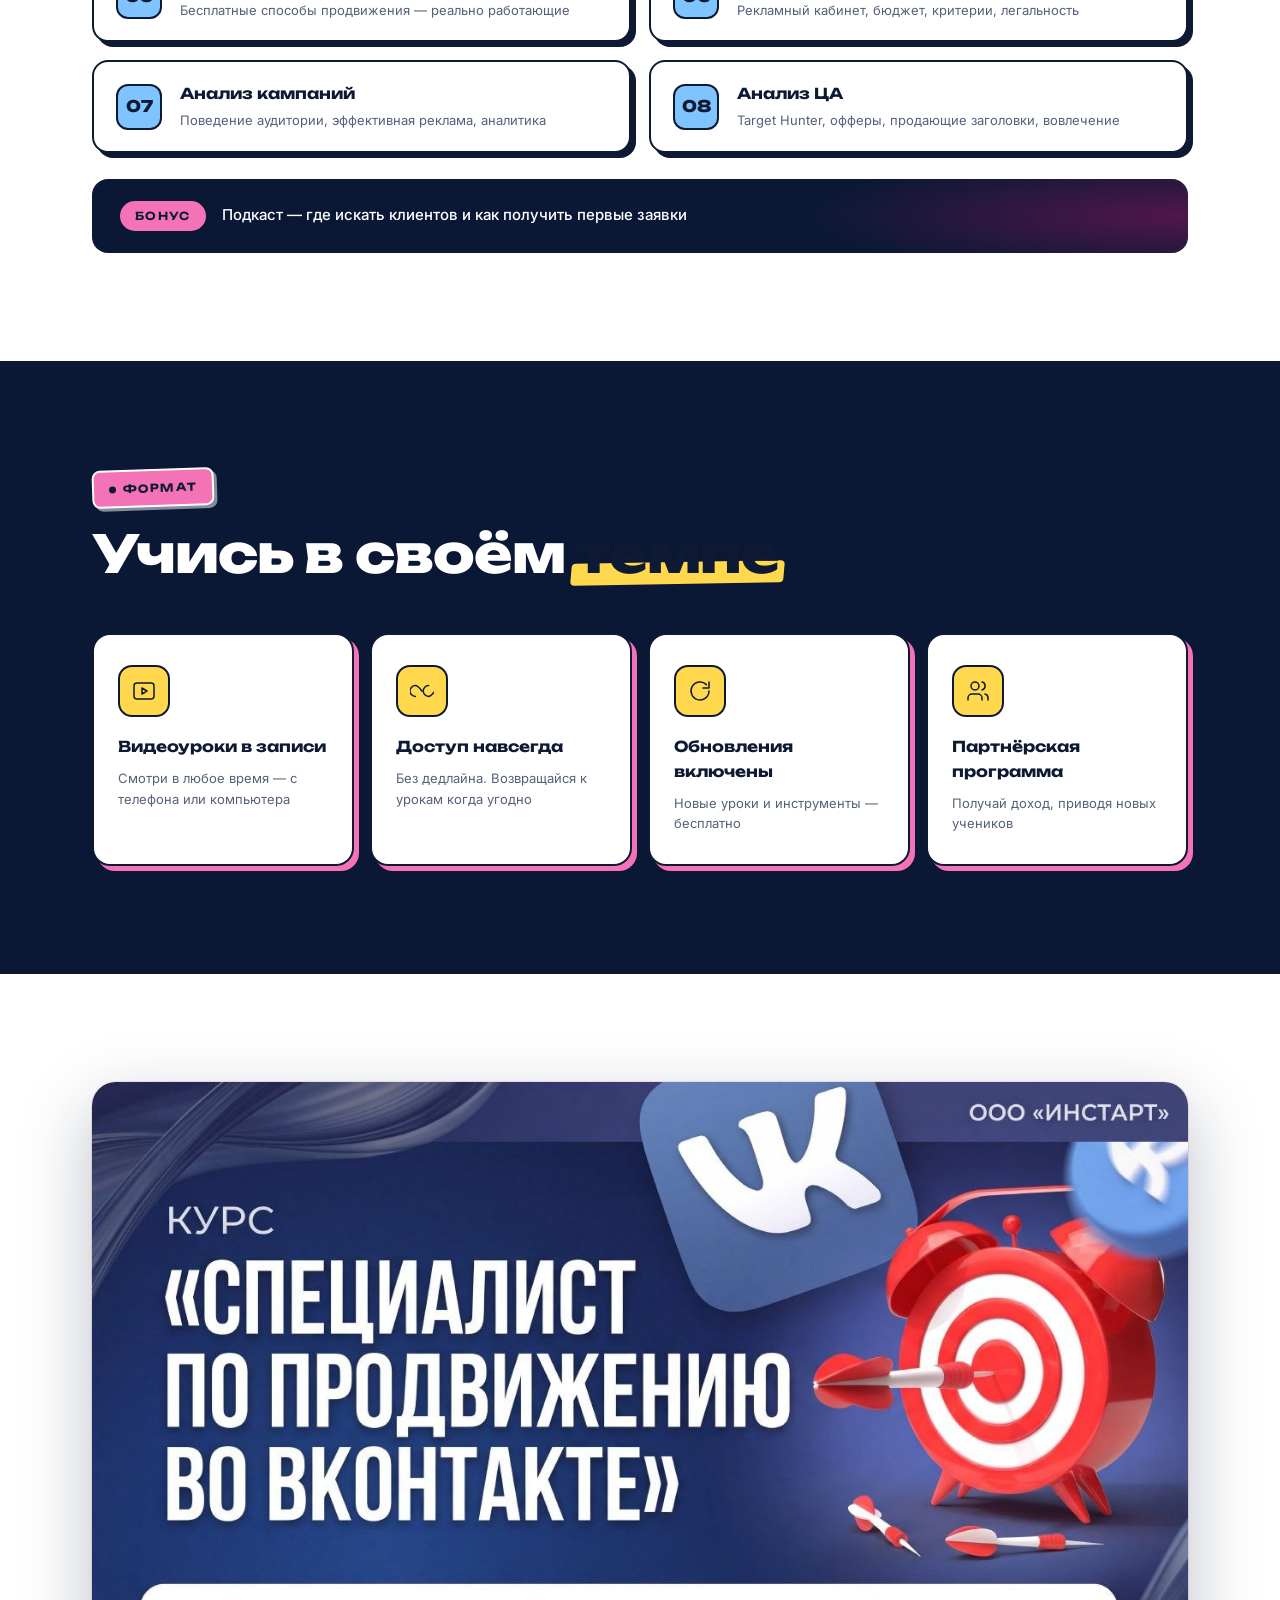
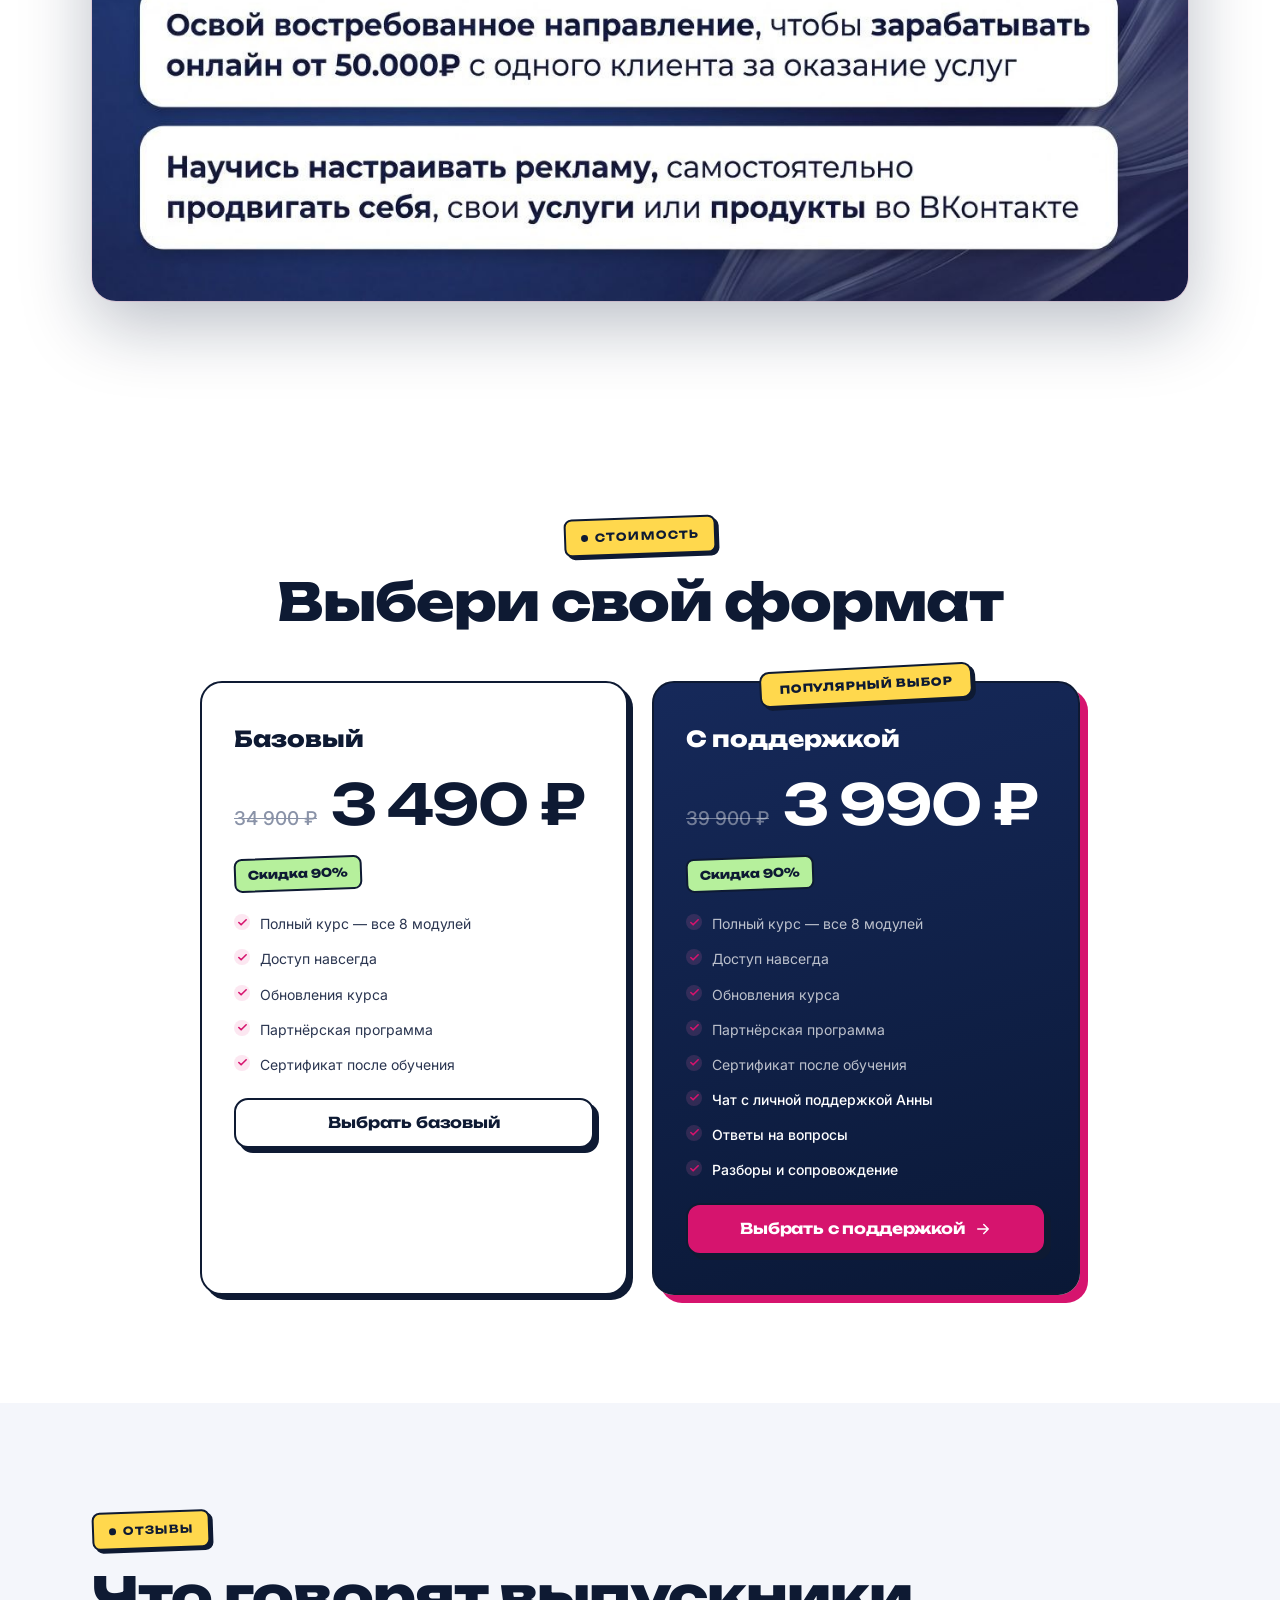
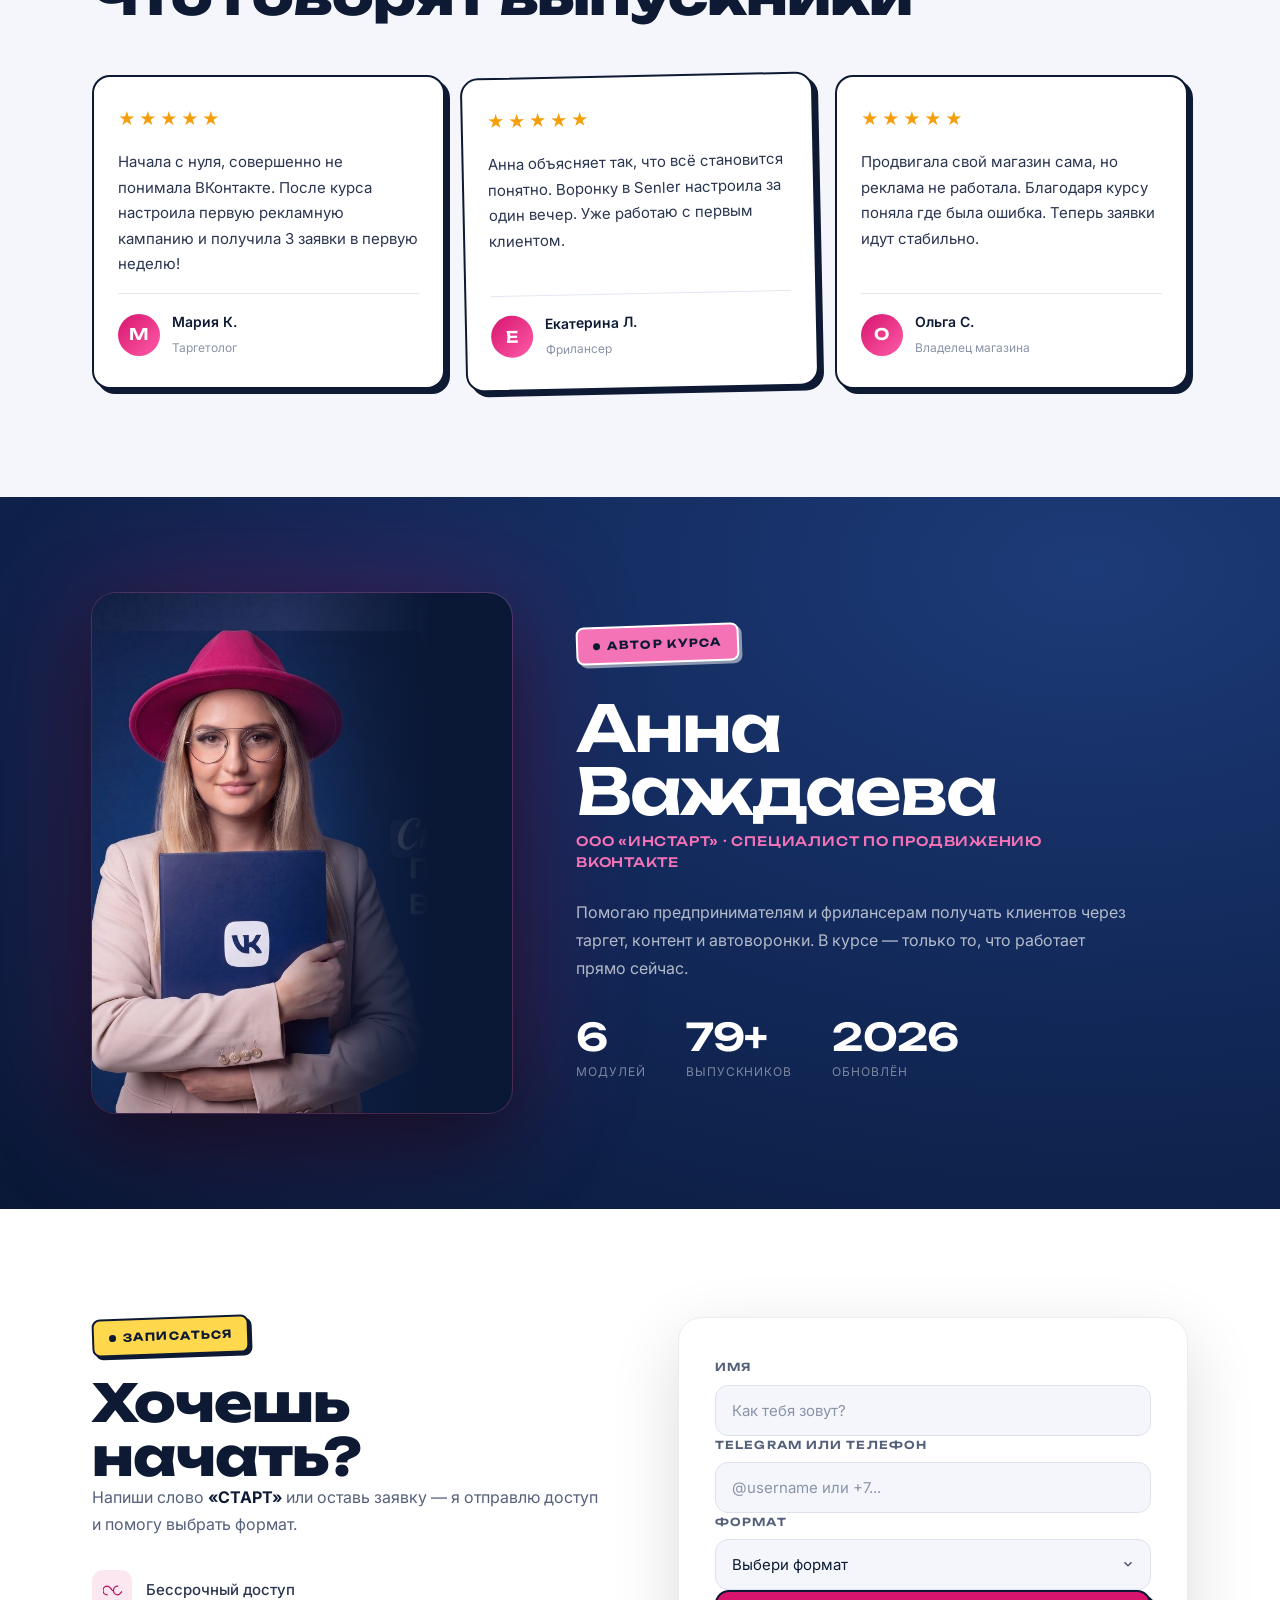
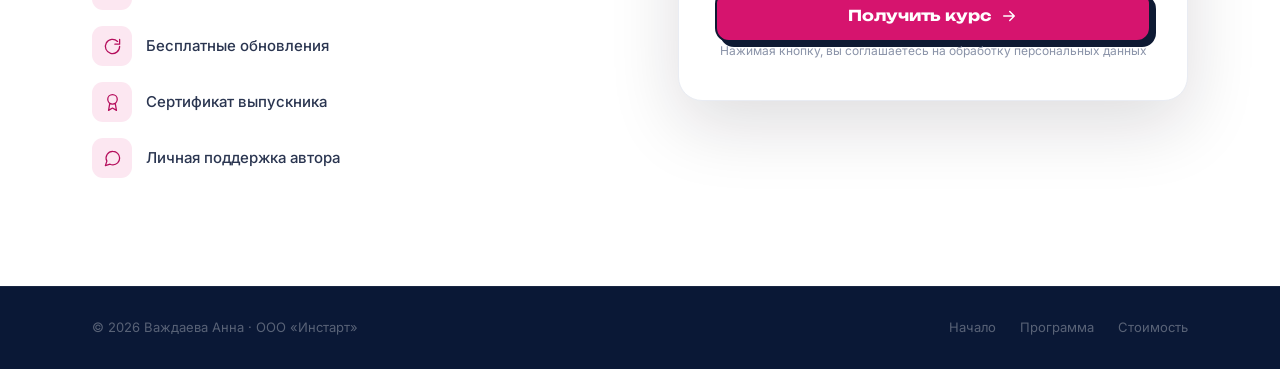
==== commit 3b72b02e: "Dopamine redesign: Unbounded display font, neo-brutalist cards with hard shadows, sticker badges, ma" ====
--- a/index.html
+++ b/index.html
@@ -7,7 +7,7 @@
   <meta name="description" content="Пошаговый курс по таргетированной рекламе, упаковке профиля и запуску воронки продаж во ВКонтакте. С нуля до первых заявок." />
   <link rel="preconnect" href="https://fonts.googleapis.com" />
   <link rel="preconnect" href="https://fonts.gstatic.com" crossorigin />
-  <link href="https://fonts.googleapis.com/css2?family=Inter:wght@400;500;600;700&family=Space+Grotesk:wght@500;600;700&display=swap" rel="stylesheet" />
+  <link href="https://fonts.googleapis.com/css2?family=Inter:wght@400;500;600;700&family=Unbounded:wght@400;500;600;700;800;900&display=swap" rel="stylesheet" />
   <link rel="stylesheet" href="styles.css" />
 </head>
 <body>
@@ -86,6 +86,7 @@
       <div class="hero__right">
         <div class="hero__cover">
           <img src="hero.jpg" alt="Анна Важдаева" class="hero__cover-img" />
+          <div class="hero__sticker">−90%<span>сегодня</span></div>
           <div class="hero__chip hero__chip--1">
             <span class="hero__chip-dot"></span>
             Доступ навсегда
@@ -137,7 +138,7 @@
     <div class="container">
       <div class="sec-head">
         <div class="tag tag--light">Для кого</div>
-        <h2 class="h2">Этот курс для тебя,<br/>если ты&nbsp;узнаёшь себя</h2>
+        <h2 class="h2">Этот курс для тебя,<br/>если ты&nbsp;<span class="mark">узнаёшь себя</span></h2>
       </div>
       <div class="fw-list">
         <div class="fw-item reveal">
@@ -165,7 +166,7 @@
     <div class="container">
       <div class="sec-head">
         <div class="tag tag--light">Чему ты научишься</div>
-        <h2 class="h2">Система, которую<br/>применяешь сразу</h2>
+        <h2 class="h2">Система, которую<br/>применяешь <span class="mark">сразу</span></h2>
       </div>
       <div class="results-wrap">
         <div class="res-item reveal"><div class="res-n">01</div><p>Оформлять сообщество ВКонтакте <strong>под продажи</strong></p></div>
@@ -209,7 +210,7 @@
     <div class="container">
       <div class="sec-head">
         <div class="tag tag--ghost">Формат</div>
-        <h2 class="h2 h2--white">Учись в своём темпе</h2>
+        <h2 class="h2 h2--white">Учись в своём <span class="mark">темпе</span></h2>
       </div>
       <div class="fmt-grid">
         <div class="fmt-card reveal">
--- a/styles.css
+++ b/styles.css
@@ -25,10 +25,16 @@
   --g400:   #8A93A8;
   --g200:   #DDE2EC;
 
+  --pop:    #FFD84D;   /* dopamine yellow */
+  --lime:   #B6F09C;   /* soft lime */
+  --sky:    #7FC4FF;   /* soft sky */
+
   --radius: 20px;
   --sh:     0 4px 24px rgba(18,17,28,.06);
   --sh-lg:  0 24px 70px rgba(18,17,28,.14);
-  --disp:   'Space Grotesk', 'Inter', system-ui, sans-serif;
+  --hard:   5px 5px 0 var(--g900);
+  --hard-p: 6px 6px 0 var(--p);
+  --disp:   'Unbounded', 'Inter', system-ui, sans-serif;
 }
 
 html { scroll-behavior: smooth; }
@@ -56,28 +62,47 @@
 .tag {
   display: inline-flex; align-items: center; gap: 7px;
   font-family: var(--disp);
-  font-size: 11px; font-weight: 600;
-  text-transform: uppercase; letter-spacing: .16em;
-  padding: 7px 15px 7px 13px; border-radius: 50px;
-  margin-bottom: 18px;
-}
-.tag::before { content: ''; width: 6px; height: 6px; border-radius: 50%; background: currentColor; opacity: .8; }
-.tag--light { color: var(--pd); background: var(--pl); }
-.tag--ghost { color: var(--pm); background: rgba(244,114,182,.1); border: 1px solid rgba(244,114,182,.22); }
+  font-size: 11px; font-weight: 700;
+  text-transform: uppercase; letter-spacing: .1em;
+  padding: 8px 15px; border-radius: 8px;
+  margin-bottom: 20px;
+  border: 2px solid var(--g900);
+  transform: rotate(-2deg);
+  transition: transform .25s cubic-bezier(.2,1.4,.4,1);
+}
+.tag::before { content: ''; width: 7px; height: 7px; border-radius: 50%; background: currentColor; }
+.tag:hover { transform: rotate(2deg) scale(1.05); }
+.tag--light { color: var(--g900); background: var(--pop); box-shadow: 3px 3px 0 var(--g900); }
+.tag--ghost { color: var(--g900); background: var(--pm); border-color: #fff; box-shadow: 3px 3px 0 rgba(255,255,255,.5); }
 
 .h2 {
   font-family: var(--disp);
-  font-size: clamp(28px, 4vw, 48px);
-  font-weight: 600; line-height: 1.06;
+  font-size: clamp(28px, 4.2vw, 52px);
+  font-weight: 800; line-height: 1.04;
   letter-spacing: -.02em; color: var(--g900);
 }
 .h2--white { color: var(--white); }
 
-.sec-head { margin-bottom: 48px; }
+/* Highlight marker behind key words */
+.mark { position: relative; white-space: nowrap; z-index: 0; }
+.mark::before {
+  content: ''; position: absolute; z-index: -1;
+  left: -.1em; right: -.1em; bottom: .04em; height: .42em;
+  background: var(--pop); border-radius: 4px;
+  transform: rotate(-1deg) skewX(-6deg);
+}
+.h2--white .mark { color: var(--g900); }
+
+.sec-head { margin-bottom: 52px; }
 .sec-head--center { text-align: center; }
 
-.reveal { opacity: 0; transform: translateY(26px); transition: opacity .7s cubic-bezier(.2,.7,.2,1), transform .7s cubic-bezier(.2,.7,.2,1); }
+.reveal { opacity: 0; transform: translateY(30px) scale(.97); transition: opacity .7s cubic-bezier(.2,.7,.2,1), transform .7s cubic-bezier(.2,.9,.3,1); }
 .reveal.is-visible { opacity: 1; transform: none; }
+/* stagger children within a grid */
+.reveal:nth-child(2){ transition-delay:.06s } .reveal:nth-child(3){ transition-delay:.12s }
+.reveal:nth-child(4){ transition-delay:.18s } .reveal:nth-child(5){ transition-delay:.24s }
+.reveal:nth-child(6){ transition-delay:.30s } .reveal:nth-child(7){ transition-delay:.36s }
+.reveal:nth-child(8){ transition-delay:.42s }
 
 /* =============================================
    BUTTONS
@@ -85,30 +110,32 @@
 .btn {
   display: inline-flex; align-items: center;
   justify-content: center; gap: 9px;
-  padding: 15px 30px; border-radius: 50px;
+  padding: 15px 30px; border-radius: 14px;
   font-family: var(--disp);
-  font-size: 15px; font-weight: 600;
-  cursor: pointer; border: none;
-  transition: transform .22s cubic-bezier(.2,.7,.2,1), box-shadow .22s, background .22s, color .22s;
+  font-size: 15px; font-weight: 700;
+  cursor: pointer; border: 2px solid var(--g900);
+  transition: transform .16s cubic-bezier(.2,.7,.2,1), box-shadow .16s, background .22s, color .22s;
   line-height: 1.1; letter-spacing: -.01em;
 }
 .btn svg { width: 18px; height: 18px; }
-.btn-primary { background: var(--p); color: #fff; box-shadow: 0 10px 30px rgba(214,20,110,.4); }
-.btn-primary:hover { background: var(--pd); transform: translateY(-2px); box-shadow: 0 16px 40px rgba(214,20,110,.5); }
-.btn-outline { background: transparent; color: var(--pd); border: 1.5px solid var(--g200); }
-.btn-outline:hover { border-color: var(--p); background: var(--pl); }
-.btn-white { background: #fff; color: var(--ink); box-shadow: 0 8px 30px rgba(0,0,0,.22); }
-.btn-white:hover { transform: translateY(-2px); box-shadow: 0 16px 40px rgba(0,0,0,.28); }
+.btn-primary { background: var(--p); color: #fff; box-shadow: 5px 5px 0 var(--g900); }
+.btn-primary:hover { transform: translate(2px,2px); box-shadow: 3px 3px 0 var(--g900); background: var(--pd); }
+.btn-primary:active { transform: translate(5px,5px); box-shadow: 0 0 0 var(--g900); }
+.btn-outline { background: #fff; color: var(--g900); box-shadow: 5px 5px 0 var(--g900); }
+.btn-outline:hover { transform: translate(2px,2px); box-shadow: 3px 3px 0 var(--g900); background: var(--pl); }
+.btn-white { background: var(--pop); color: var(--g900); box-shadow: 5px 5px 0 #fff; }
+.btn-white:hover { transform: translate(2px,2px); box-shadow: 3px 3px 0 #fff; }
 .btn-lg { padding: 18px 40px; font-size: 16px; }
 .btn-full { width: 100%; }
 .btn-nav {
-  padding: 11px 22px; font-size: 14px;
-  background: rgba(255,255,255,.1); color: #fff;
-  border: 1px solid rgba(255,255,255,.22);
-  backdrop-filter: blur(8px);
-}
-.header--light .btn-nav { background: var(--p); color: #fff; border-color: transparent; box-shadow: 0 6px 20px rgba(214,20,110,.3); }
-.btn-nav:hover { transform: translateY(-1px); }
+  padding: 10px 20px; font-size: 13px; border-radius: 11px;
+  background: var(--pop); color: var(--g900);
+  border: 2px solid #fff;
+  box-shadow: 3px 3px 0 rgba(255,255,255,.55);
+}
+.header--light .btn-nav { border-color: var(--g900); box-shadow: 3px 3px 0 var(--g900); }
+.btn-nav:hover { transform: translate(2px,2px); box-shadow: 1px 1px 0 rgba(255,255,255,.55); }
+.header--light .btn-nav:hover { box-shadow: 1px 1px 0 var(--g900); }
 
 /* =============================================
    HEADER
@@ -210,9 +237,9 @@
 
 .hero__title {
   font-family: var(--disp);
-  font-size: clamp(38px, 5.6vw, 66px);
-  font-weight: 600; color: #fff;
-  line-height: 1.02; letter-spacing: -.035em;
+  font-size: clamp(30px, 4.4vw, 56px);
+  font-weight: 800; color: #fff;
+  line-height: 1.06; letter-spacing: -.02em;
   margin-bottom: 22px;
 }
 .hero__title em {
@@ -262,15 +289,29 @@
               linear-gradient(to top, rgba(10,24,54,.4) 0%, transparent 26%);
   pointer-events: none;
 }
+.hero__sticker {
+  position: absolute; z-index: 3; top: 24px; left: -22px;
+  width: 92px; height: 92px; border-radius: 50%;
+  background: var(--pop); border: 2px solid var(--g900);
+  box-shadow: 4px 4px 0 var(--g900);
+  display: flex; flex-direction: column; align-items: center; justify-content: center;
+  font-family: var(--disp); font-weight: 800; font-size: 24px; color: var(--g900);
+  transform: rotate(-12deg); line-height: 1;
+  animation: stickerWobble 4s ease-in-out infinite;
+}
+.hero__sticker span { font-size: 9px; font-weight: 700; text-transform: uppercase; letter-spacing: .06em; margin-top: 3px; }
+@keyframes stickerWobble { 0%,100% { transform: rotate(-12deg); } 50% { transform: rotate(-6deg) scale(1.05); } }
+
 .hero__chip {
   position: absolute; z-index: 2;
   display: flex; align-items: center; gap: 8px;
   background: rgba(255,255,255,.96);
   backdrop-filter: blur(12px);
-  border-radius: 50px; padding: 10px 17px;
+  border-radius: 50px; padding: 9px 15px;
   font-family: var(--disp);
-  font-size: 13px; font-weight: 600; color: var(--ink);
-  box-shadow: 0 10px 30px rgba(0,0,0,.28);
+  font-size: 11px; font-weight: 700; color: var(--ink);
+  border: 2px solid var(--g900);
+  box-shadow: 3px 3px 0 var(--g900);
   white-space: nowrap;
 }
 .hero__chip svg { width: 15px; height: 15px; color: var(--p); }
@@ -307,15 +348,6 @@
 .hero__chip--2 { animation: chipFloat 6.5s ease-in-out infinite .8s; }
 @keyframes chipFloat { 0%,100% { transform: translateY(0); } 50% { transform: translateY(-9px); } }
 
-/* Pulse glow on primary CTA */
-.btn-primary { position: relative; }
-.btn-primary::after {
-  content: ''; position: absolute; inset: 0; border-radius: 50px;
-  box-shadow: 0 0 0 0 rgba(214,20,110,.5);
-  animation: pulse 2.6s ease-out infinite; pointer-events: none;
-}
-@keyframes pulse { 0% { box-shadow: 0 0 0 0 rgba(214,20,110,.45); } 70%,100% { box-shadow: 0 0 0 16px rgba(214,20,110,0); } }
-
 /* =============================================
    MARQUEE
    ============================================= */
@@ -336,7 +368,7 @@
   color: #fff; text-transform: uppercase; letter-spacing: .04em;
   padding: 0 22px;
 }
-.marquee__track i { color: rgba(255,255,255,.6); font-style: normal; font-size: 13px; }
+.marquee__track i { color: var(--pop); font-style: normal; font-size: 15px; }
 @keyframes marquee { to { transform: translateX(-50%); } }
 
 /* =============================================
@@ -363,52 +395,64 @@
 /* =============================================
    FOR WHOM
    ============================================= */
-.fw-list { display: grid; grid-template-columns: repeat(2, 1fr); gap: 16px; }
+.fw-list { display: grid; grid-template-columns: repeat(2, 1fr); gap: 20px; }
 .fw-item {
   background: var(--white);
-  border: 1px solid var(--line-w); border-radius: var(--radius);
-  padding: 32px 30px; display: flex; gap: 22px; align-items: flex-start;
-  transition: border-color .2s, box-shadow .2s, transform .2s;
-}
-.fw-item:hover { border-color: var(--pm); box-shadow: var(--sh); transform: translateY(-2px); }
-.fw-n { font-family: var(--disp); font-size: 30px; font-weight: 600; color: var(--pm); line-height: 1; flex-shrink: 0; min-width: 44px; }
-.fw-item p { font-size: 16px; color: var(--g700); line-height: 1.6; padding-top: 3px; }
-.fw-item strong { color: var(--g900); font-weight: 600; }
+  border: 2px solid var(--g900); border-radius: 18px;
+  padding: 30px 28px; display: flex; gap: 20px; align-items: flex-start;
+  box-shadow: var(--hard);
+  transition: box-shadow .2s, transform .2s cubic-bezier(.2,1.2,.4,1);
+}
+.fw-item:hover { transform: translate(-3px,-3px) rotate(-1deg); box-shadow: 8px 8px 0 var(--p); }
+.fw-n {
+  font-family: var(--disp); font-size: 22px; font-weight: 800; color: var(--g900);
+  line-height: 1; flex-shrink: 0;
+  background: var(--pop); border: 2px solid var(--g900); border-radius: 12px;
+  width: 52px; height: 52px; display: flex; align-items: center; justify-content: center;
+}
+.fw-item p { font-size: 16px; color: var(--g700); line-height: 1.55; padding-top: 8px; }
+.fw-item strong { color: var(--g900); font-weight: 700; }
 
 /* =============================================
    RESULTS
    ============================================= */
-.results-wrap { display: grid; grid-template-columns: repeat(4, 1fr); gap: 14px; }
+.results-wrap { display: grid; grid-template-columns: repeat(4, 1fr); gap: 18px; }
 .res-item {
   background: var(--white);
-  border: 1px solid var(--line); border-radius: 16px;
-  padding: 28px 24px;
-  transition: border-color .2s, box-shadow .2s, transform .2s;
-}
-.res-item:hover { border-color: var(--pm); box-shadow: var(--sh); transform: translateY(-3px); }
-.res-n { font-family: var(--disp); font-size: 34px; font-weight: 600; color: var(--pm); line-height: 1; margin-bottom: 14px; }
-.res-item p { font-size: 14px; color: var(--g700); line-height: 1.6; }
-.res-item strong { color: var(--g900); font-weight: 600; }
+  border: 2px solid var(--g900); border-radius: 16px;
+  padding: 26px 22px; box-shadow: var(--hard);
+  transition: box-shadow .2s, transform .2s cubic-bezier(.2,1.2,.4,1);
+}
+.res-item:nth-child(even):hover { transform: translate(-3px,-3px) rotate(1.2deg); }
+.res-item:hover { transform: translate(-3px,-3px) rotate(-1.2deg); box-shadow: 8px 8px 0 var(--p); }
+.res-n {
+  font-family: var(--disp); font-size: 20px; font-weight: 800; color: var(--g900); line-height: 1;
+  margin-bottom: 16px; background: var(--lime); border: 2px solid var(--g900); border-radius: 10px;
+  width: 46px; height: 46px; display: flex; align-items: center; justify-content: center;
+}
+.res-item p { font-size: 14px; color: var(--g700); line-height: 1.55; }
+.res-item strong { color: var(--g900); font-weight: 700; }
 
 /* =============================================
    PROGRAM
    ============================================= */
-.mods { display: grid; grid-template-columns: repeat(2, 1fr); gap: 14px; margin-bottom: 22px; }
+.mods { display: grid; grid-template-columns: repeat(2, 1fr); gap: 18px; margin-bottom: 26px; }
 .mod {
   display: flex; gap: 18px; align-items: center;
-  padding: 22px 24px;
-  border: 1px solid var(--line-w); border-radius: 16px; background: var(--white);
-  transition: border-color .2s, box-shadow .2s, transform .2s;
-}
-.mod:hover { border-color: var(--pm); box-shadow: var(--sh); transform: translateY(-2px); }
+  padding: 20px 22px;
+  border: 2px solid var(--g900); border-radius: 16px; background: var(--white);
+  box-shadow: var(--hard);
+  transition: box-shadow .2s, transform .2s cubic-bezier(.2,1.2,.4,1);
+}
+.mod:hover { transform: translate(-3px,-3px); box-shadow: 8px 8px 0 var(--sky); }
 .mod__tag {
-  font-family: var(--disp); font-size: 15px; font-weight: 600;
-  color: var(--pd); background: var(--pl);
-  width: 42px; height: 42px; border-radius: 12px;
+  font-family: var(--disp); font-size: 16px; font-weight: 800;
+  color: var(--g900); background: var(--sky);
+  width: 46px; height: 46px; border-radius: 12px; border: 2px solid var(--g900);
   display: flex; align-items: center; justify-content: center;
   flex-shrink: 0;
 }
-.mod h3 { font-family: var(--disp); font-size: 16px; font-weight: 600; color: var(--g900); margin-bottom: 3px; }
+.mod h3 { font-family: var(--disp); font-size: 15px; font-weight: 700; color: var(--g900); margin-bottom: 4px; }
 .mod p { font-size: 13px; color: var(--g600); line-height: 1.5; }
 
 .bonus-row {
@@ -435,22 +479,23 @@
    ============================================= */
 .fmt-grid { display: grid; grid-template-columns: repeat(4, 1fr); gap: 16px; }
 .fmt-card {
-  background: rgba(255,255,255,.035);
-  border: 1px solid rgba(255,255,255,.09); border-radius: var(--radius);
-  padding: 32px 24px;
-  transition: background .2s, border-color .2s, transform .2s;
-}
-.fmt-card:hover { background: rgba(255,255,255,.06); border-color: rgba(244,114,182,.32); transform: translateY(-3px); }
+  background: #fff;
+  border: 2px solid var(--g900); border-radius: 18px;
+  padding: 30px 24px;
+  box-shadow: 5px 5px 0 var(--pm);
+  transition: box-shadow .2s, transform .2s cubic-bezier(.2,1.2,.4,1);
+}
+.fmt-card:hover { transform: translate(-3px,-3px) rotate(-1.5deg); box-shadow: 8px 8px 0 var(--pop); }
 .fmt-icon {
-  width: 48px; height: 48px; border-radius: 14px;
-  background: linear-gradient(145deg, rgba(244,114,182,.16), rgba(244,114,182,.04));
-  border: 1px solid rgba(244,114,182,.2);
+  width: 52px; height: 52px; border-radius: 14px;
+  background: var(--pop);
+  border: 2px solid var(--g900);
   display: flex; align-items: center; justify-content: center;
-  color: var(--pm); margin-bottom: 18px;
+  color: var(--g900); margin-bottom: 18px;
 }
 .fmt-icon svg { width: 24px; height: 24px; }
-.fmt-card h3 { font-family: var(--disp); font-size: 16px; font-weight: 600; color: #fff; margin-bottom: 8px; }
-.fmt-card p { font-size: 13px; color: rgba(255,255,255,.55); line-height: 1.6; }
+.fmt-card h3 { font-family: var(--disp); font-size: 15px; font-weight: 700; color: var(--g900); margin-bottom: 8px; }
+.fmt-card p { font-size: 13px; color: var(--g600); line-height: 1.6; }
 
 /* =============================================
    PROMO BANNER
@@ -468,33 +513,27 @@
    ============================================= */
 .price-grid { display: grid; grid-template-columns: 1fr 1fr; gap: 24px; max-width: 880px; margin: 0 auto; }
 .pc {
-  border: 1px solid var(--line-w); border-radius: 24px;
-  padding: 40px 34px; display: flex; flex-direction: column; gap: 24px;
+  border: 2px solid var(--g900); border-radius: 22px;
+  padding: 38px 32px; display: flex; flex-direction: column; gap: 22px;
   position: relative; background: var(--white);
-  transition: border-color .2s, box-shadow .2s, transform .2s;
-}
-.pc:hover { border-color: var(--pm); box-shadow: var(--sh-lg); transform: translateY(-3px); }
+  box-shadow: var(--hard);
+  transition: box-shadow .22s, transform .22s cubic-bezier(.2,1.1,.4,1);
+}
+.pc:hover { transform: translate(-4px,-4px); box-shadow: 10px 10px 0 var(--pop); }
 .pc--hot {
-  border-color: transparent;
   background: linear-gradient(165deg, var(--ink2) 0%, var(--ink) 100%);
-  box-shadow: 0 30px 80px rgba(214,20,110,.28);
-}
-.pc--hot::before {
-  content: ''; position: absolute; inset: 0; border-radius: 24px; padding: 1px;
-  background: linear-gradient(160deg, var(--pm), transparent 40%);
-  -webkit-mask: linear-gradient(#000 0 0) content-box, linear-gradient(#000 0 0);
-  -webkit-mask-composite: xor; mask-composite: exclude; pointer-events: none;
-}
-.pc--hot:hover { transform: translateY(-4px); }
+  box-shadow: 8px 8px 0 var(--p);
+}
+.pc--hot:hover { transform: translate(-4px,-4px); box-shadow: 12px 12px 0 var(--p); }
 .pc__badge {
-  position: absolute; top: -13px; left: 50%; transform: translateX(-50%);
-  font-family: var(--disp); font-size: 11px; font-weight: 600;
-  text-transform: uppercase; letter-spacing: .1em;
-  background: linear-gradient(90deg, var(--p), var(--acc)); color: #fff;
-  padding: 6px 20px; border-radius: 50px; white-space: nowrap;
-  box-shadow: 0 8px 24px rgba(214,20,110,.45);
-}
-.pc h3 { font-family: var(--disp); font-size: 21px; font-weight: 600; color: var(--g900); }
+  position: absolute; top: -16px; left: 50%; transform: translateX(-50%) rotate(-3deg);
+  font-family: var(--disp); font-size: 11px; font-weight: 800;
+  text-transform: uppercase; letter-spacing: .08em;
+  background: var(--pop); color: var(--g900); border: 2px solid var(--g900);
+  padding: 7px 18px; border-radius: 10px; white-space: nowrap;
+  box-shadow: 3px 3px 0 var(--g900);
+}
+.pc h3 { font-family: var(--disp); font-size: 22px; font-weight: 800; color: var(--g900); }
 .pc--hot h3 { color: #fff; }
 .pc__prices { display: flex; align-items: baseline; gap: 14px; flex-wrap: wrap; }
 .pc__old { font-size: 19px; color: var(--g400); text-decoration: line-through; font-weight: 500; }
@@ -502,10 +541,10 @@
 .pc__new { font-family: var(--disp); font-size: 56px; font-weight: 600; color: var(--g900); letter-spacing: -.035em; line-height: .9; }
 .pc--hot .pc__new { color: #fff; }
 .pc__save {
-  font-family: var(--disp); font-size: 12px; font-weight: 600;
-  background: #DCFCE7; color: #166534;
-  padding: 5px 13px; border-radius: 50px;
-  display: inline-block; width: fit-content;
+  font-family: var(--disp); font-size: 12px; font-weight: 800;
+  background: var(--lime); color: var(--g900); border: 2px solid var(--g900);
+  padding: 5px 12px; border-radius: 8px;
+  display: inline-block; width: fit-content; transform: rotate(-2deg);
 }
 .pc ul { list-style: none; display: flex; flex-direction: column; gap: 12px; }
 .pc li { font-size: 14px; color: var(--g700); display: flex; align-items: flex-start; gap: 10px; }
@@ -513,7 +552,7 @@
 .pc li::before {
   content: ''; flex-shrink: 0; margin-top: 2px;
   width: 16px; height: 16px; border-radius: 50%;
-  background: var(--pl) url("data:image/svg+xml,%3Csvg xmlns='http://www.w3.org/2000/svg' width='11' height='11' viewBox='0 0 24 24' fill='none' stroke='%237C3AED' stroke-width='3.5' stroke-linecap='round' stroke-linejoin='round'%3E%3Cpolyline points='20 6 9 17 4 12'/%3E%3C/svg%3E") center/11px no-repeat;
+  background: var(--pl) url("data:image/svg+xml,%3Csvg xmlns='http://www.w3.org/2000/svg' width='11' height='11' viewBox='0 0 24 24' fill='none' stroke='%23D6146E' stroke-width='3.5' stroke-linecap='round' stroke-linejoin='round'%3E%3Cpolyline points='20 6 9 17 4 12'/%3E%3C/svg%3E") center/11px no-repeat;
 }
 .pc--hot li::before { background-color: rgba(244,114,182,.15); }
 .pc li.pc__hl { color: #fff; font-weight: 500; }
@@ -524,12 +563,15 @@
 .rev-grid { display: grid; grid-template-columns: repeat(3, 1fr); gap: 18px; }
 .rev {
   background: var(--white);
-  border: 1px solid var(--line); border-radius: var(--radius);
-  padding: 30px 26px; display: flex; flex-direction: column; gap: 16px;
-  transition: border-color .2s, box-shadow .2s, transform .2s;
-}
-.rev:hover { border-color: var(--pm); box-shadow: var(--sh); transform: translateY(-3px); }
-.rev__stars { color: #F59E0B; font-size: 15px; letter-spacing: 3px; }
+  border: 2px solid var(--g900); border-radius: 18px;
+  padding: 28px 24px; display: flex; flex-direction: column; gap: 16px;
+  box-shadow: var(--hard);
+  transition: box-shadow .2s, transform .2s cubic-bezier(.2,1.2,.4,1);
+}
+.rev:nth-child(2) { transform: rotate(-1.2deg); }
+.rev:nth-child(2):hover { transform: translate(-3px,-3px) rotate(0deg); }
+.rev:hover { transform: translate(-3px,-3px) rotate(1.2deg); box-shadow: 8px 8px 0 var(--p); }
+.rev__stars { color: #F59E0B; font-size: 17px; letter-spacing: 3px; }
 .rev p { font-size: 15px; color: var(--g700); line-height: 1.7; flex: 1; }
 .rev__who { display: flex; align-items: center; gap: 12px; padding-top: 4px; border-top: 1px solid var(--line); }
 .rev__who { padding-top: 16px; }
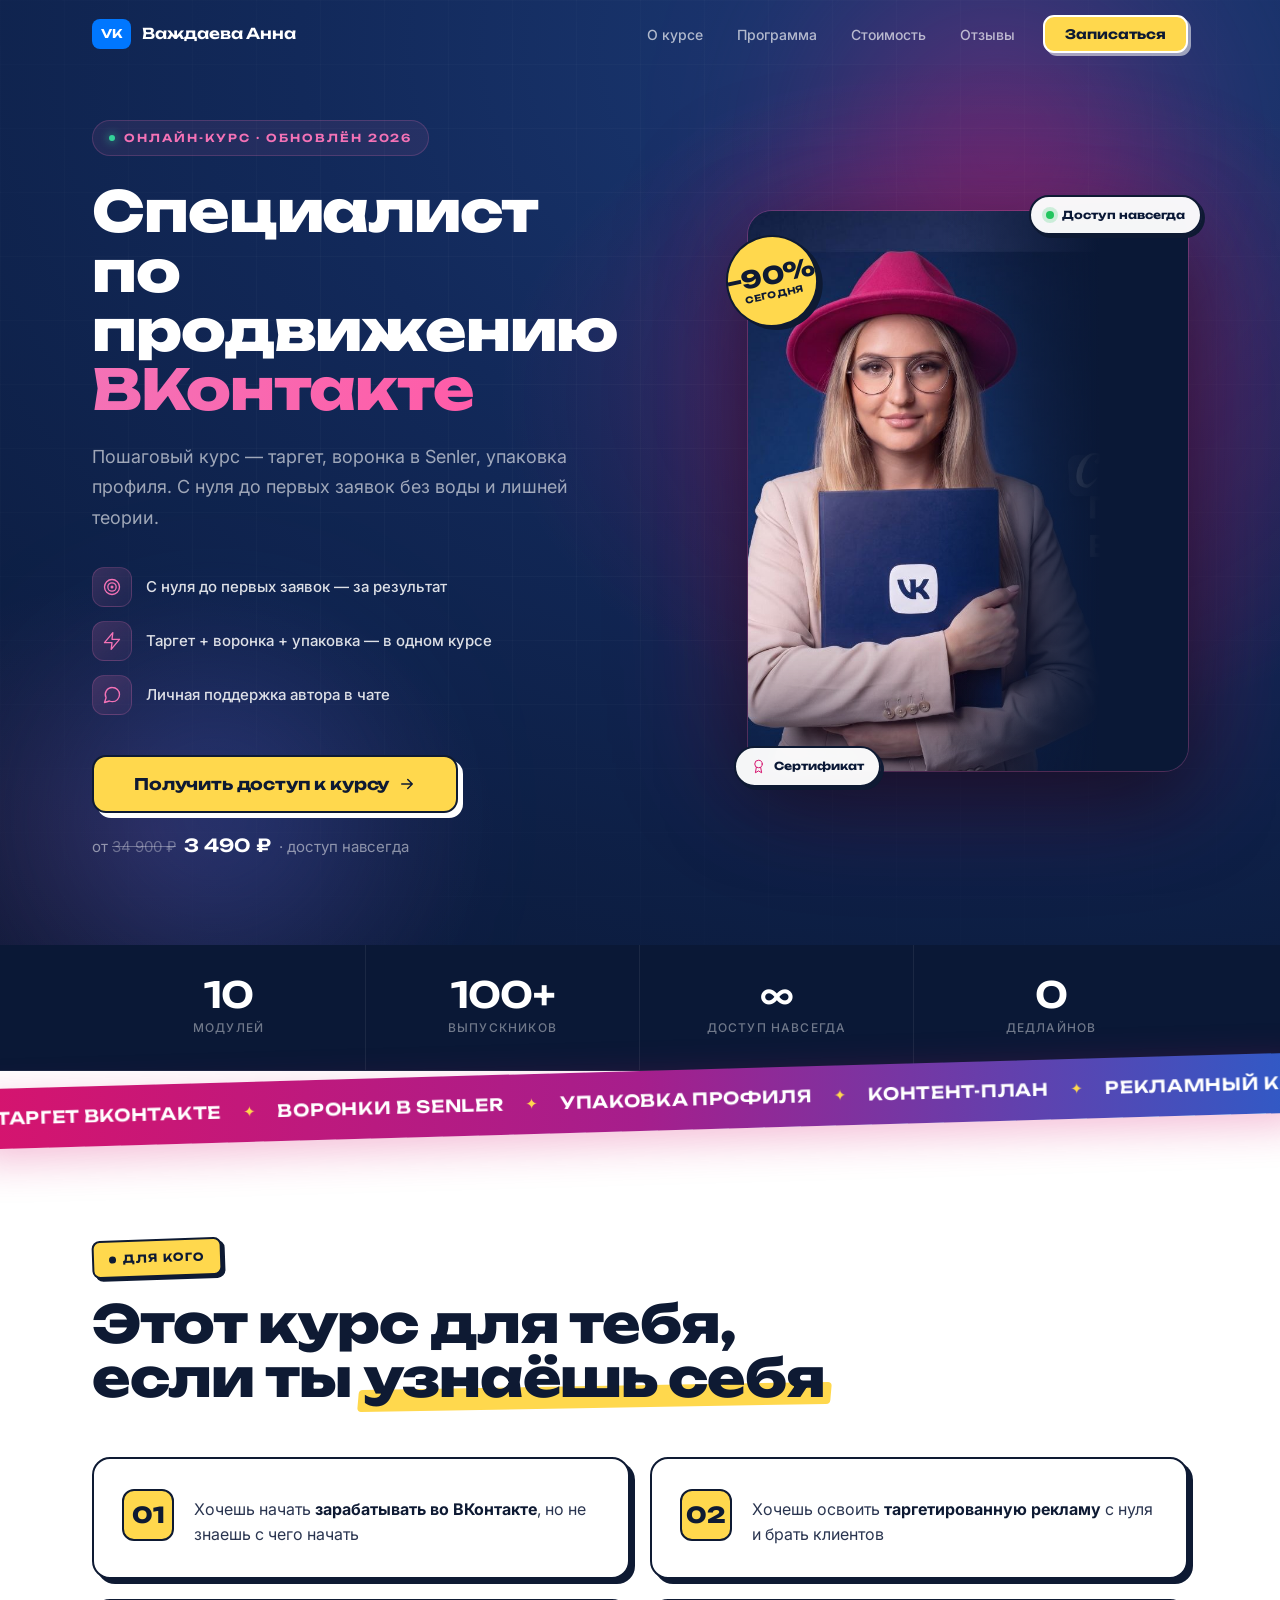
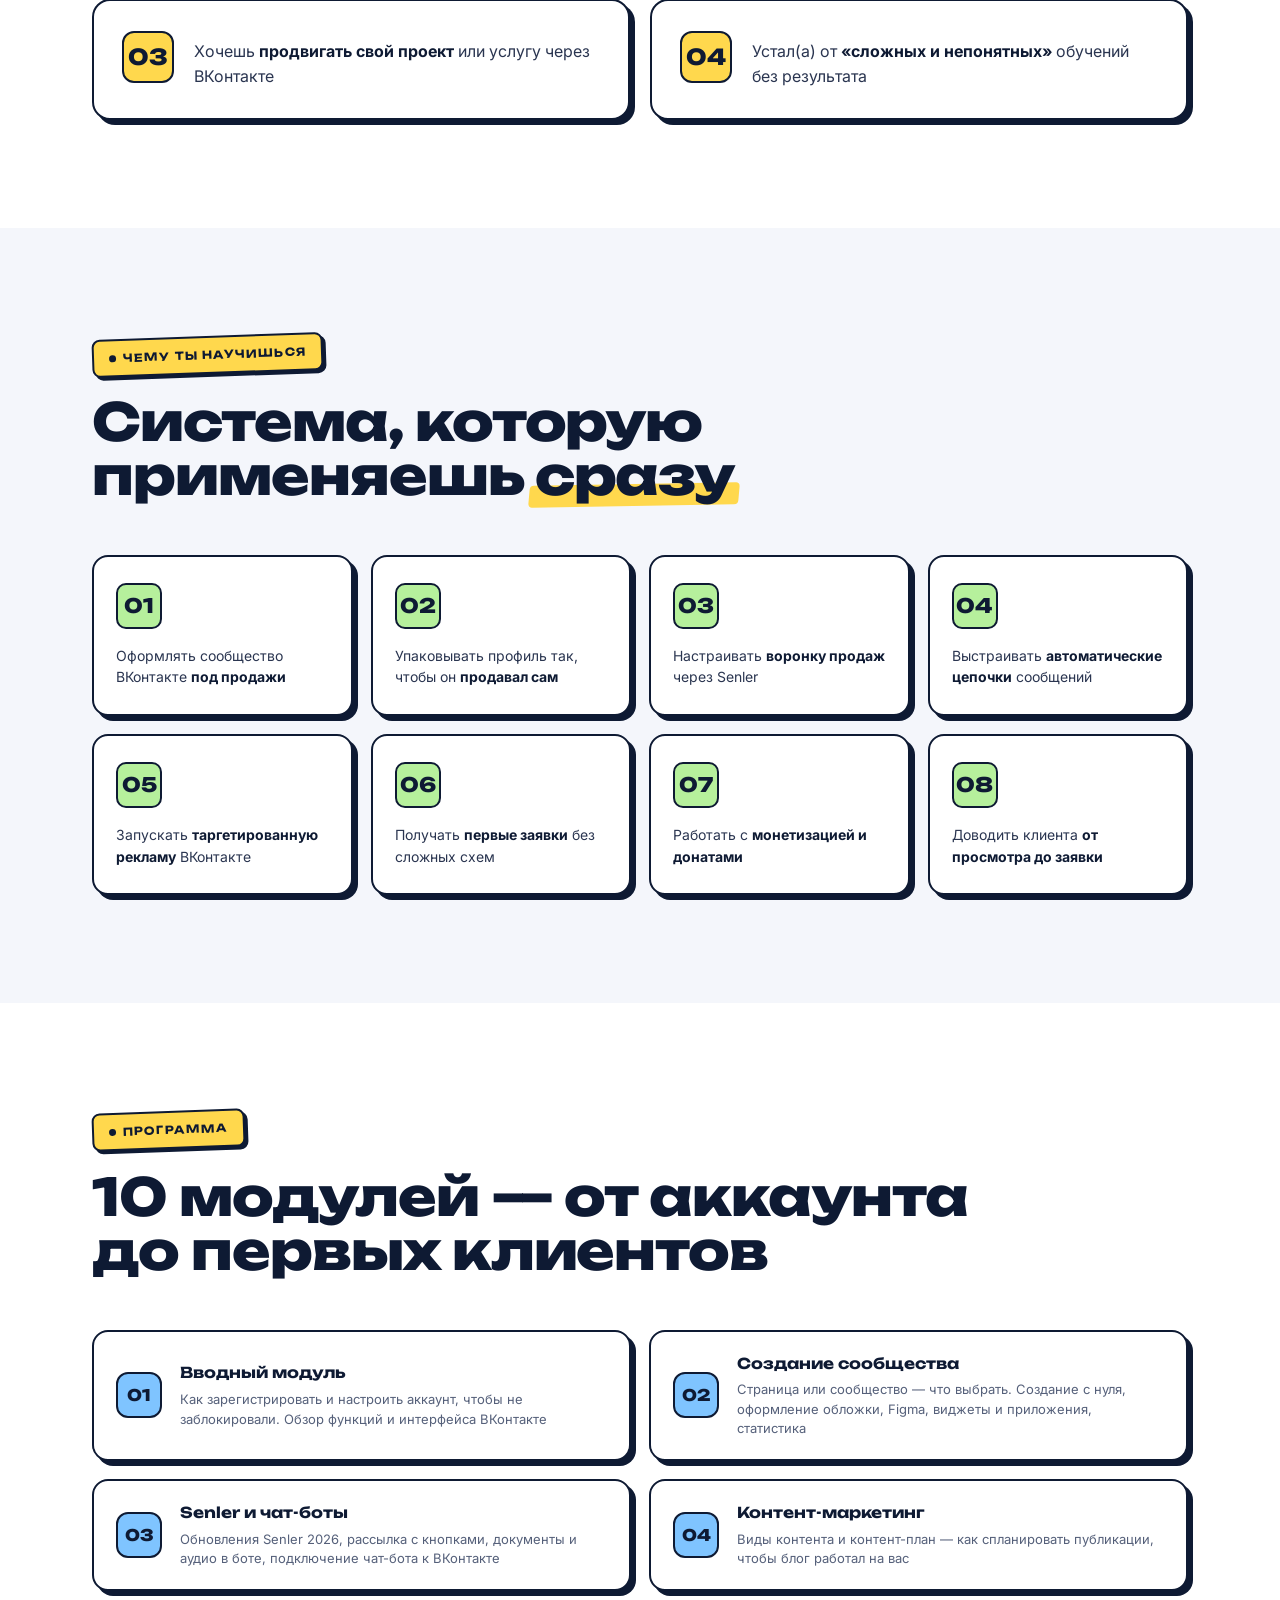
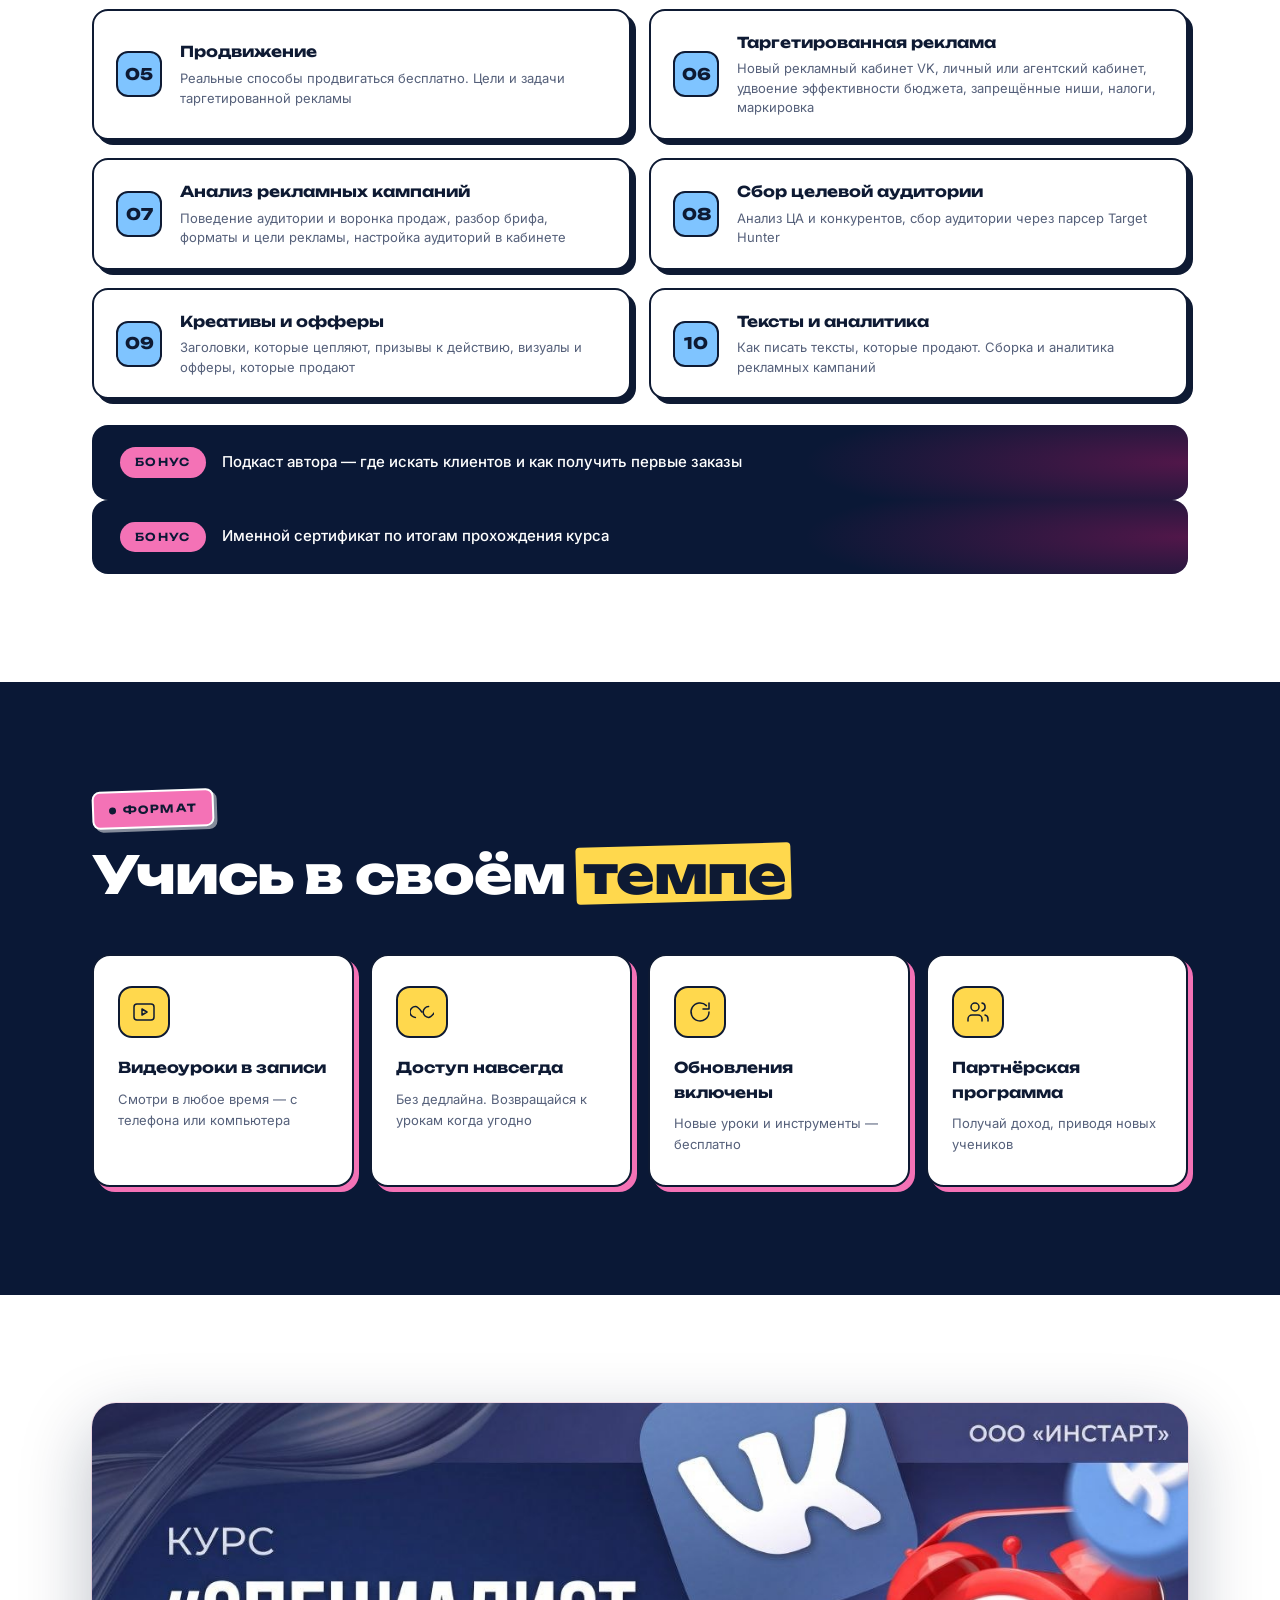
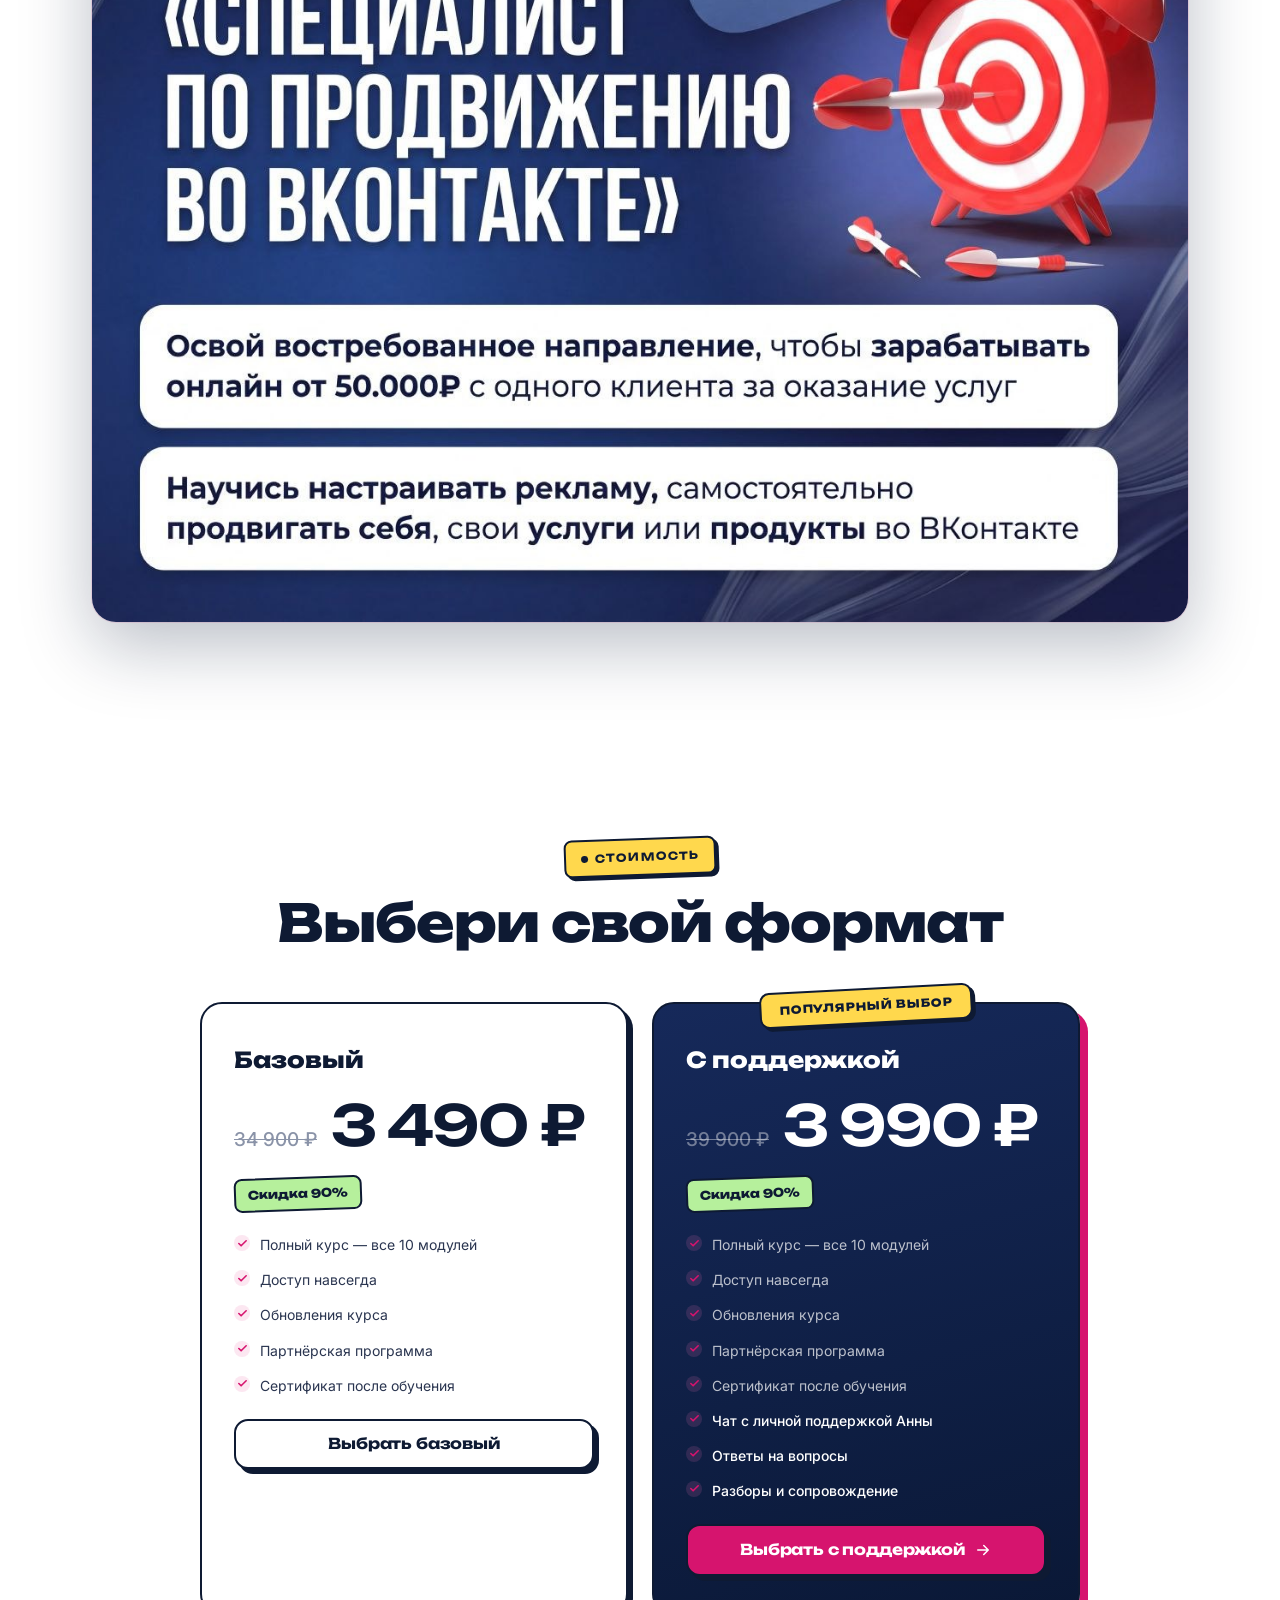
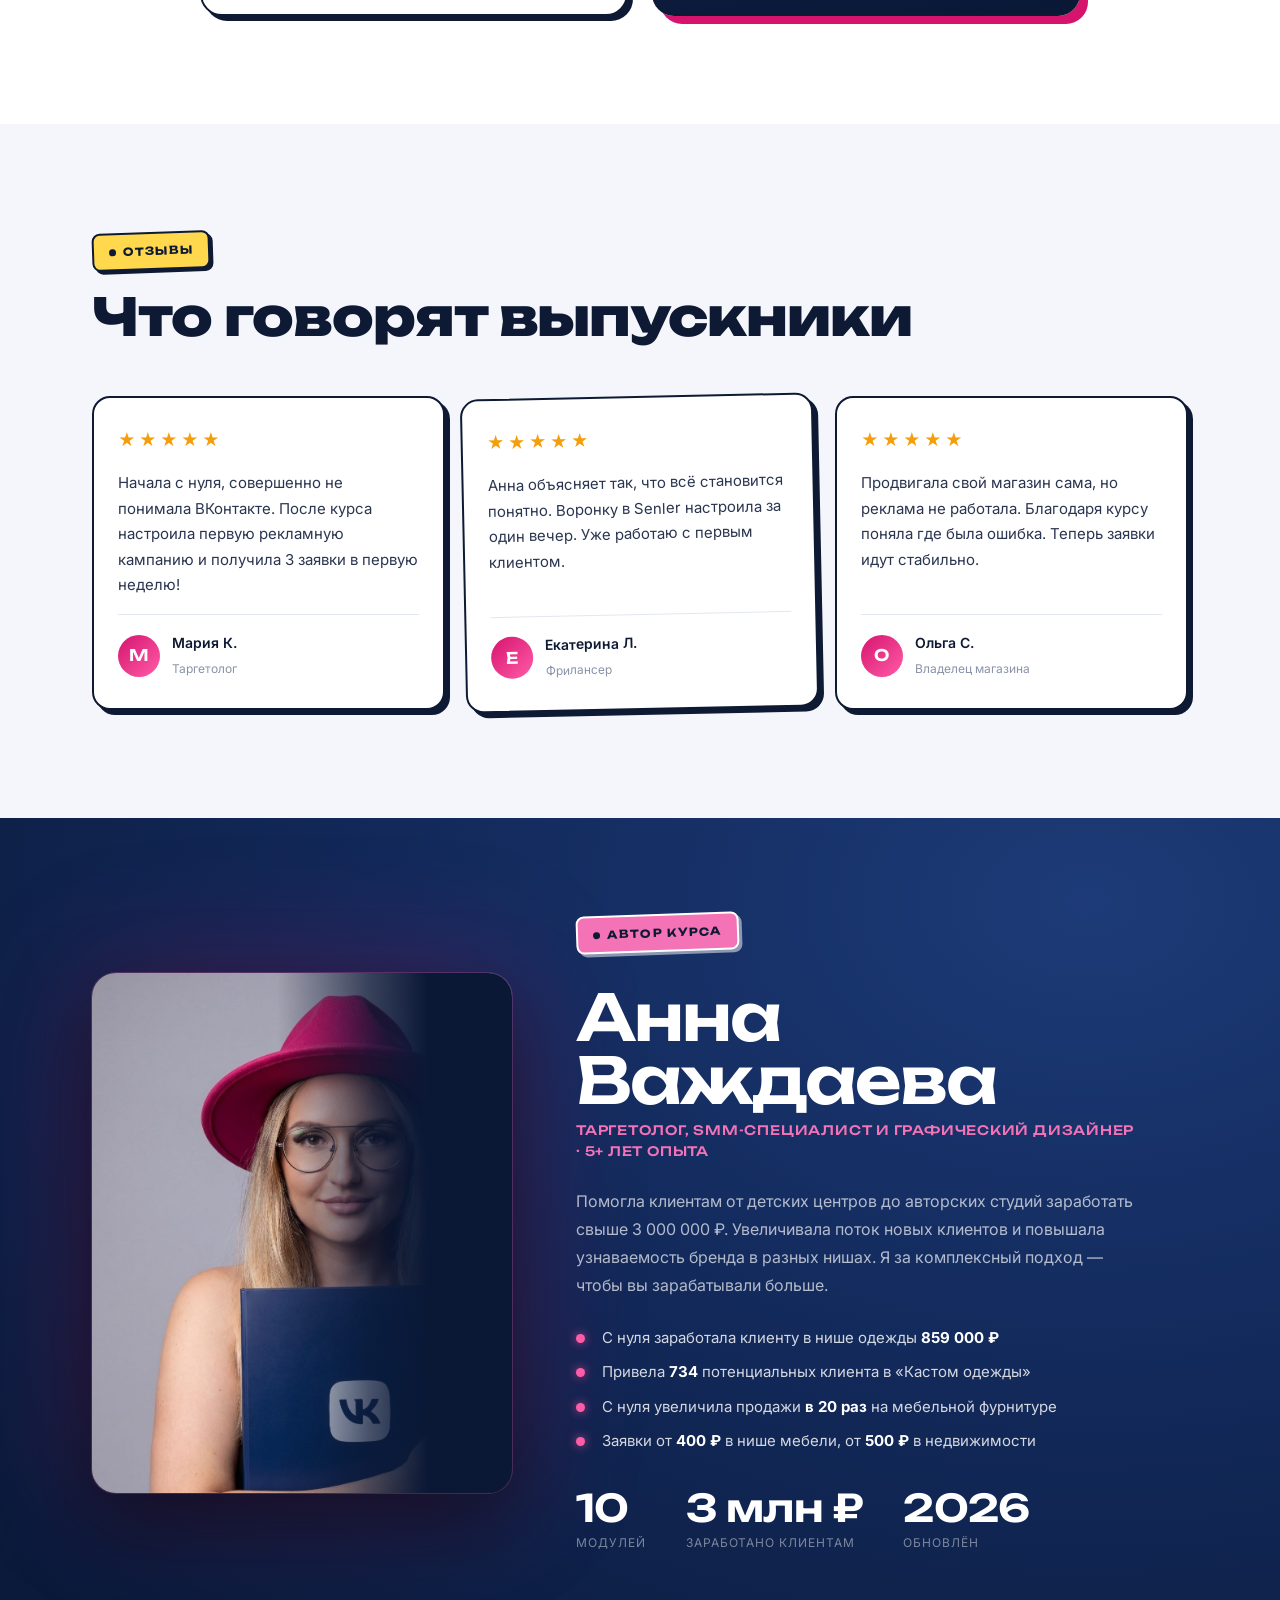
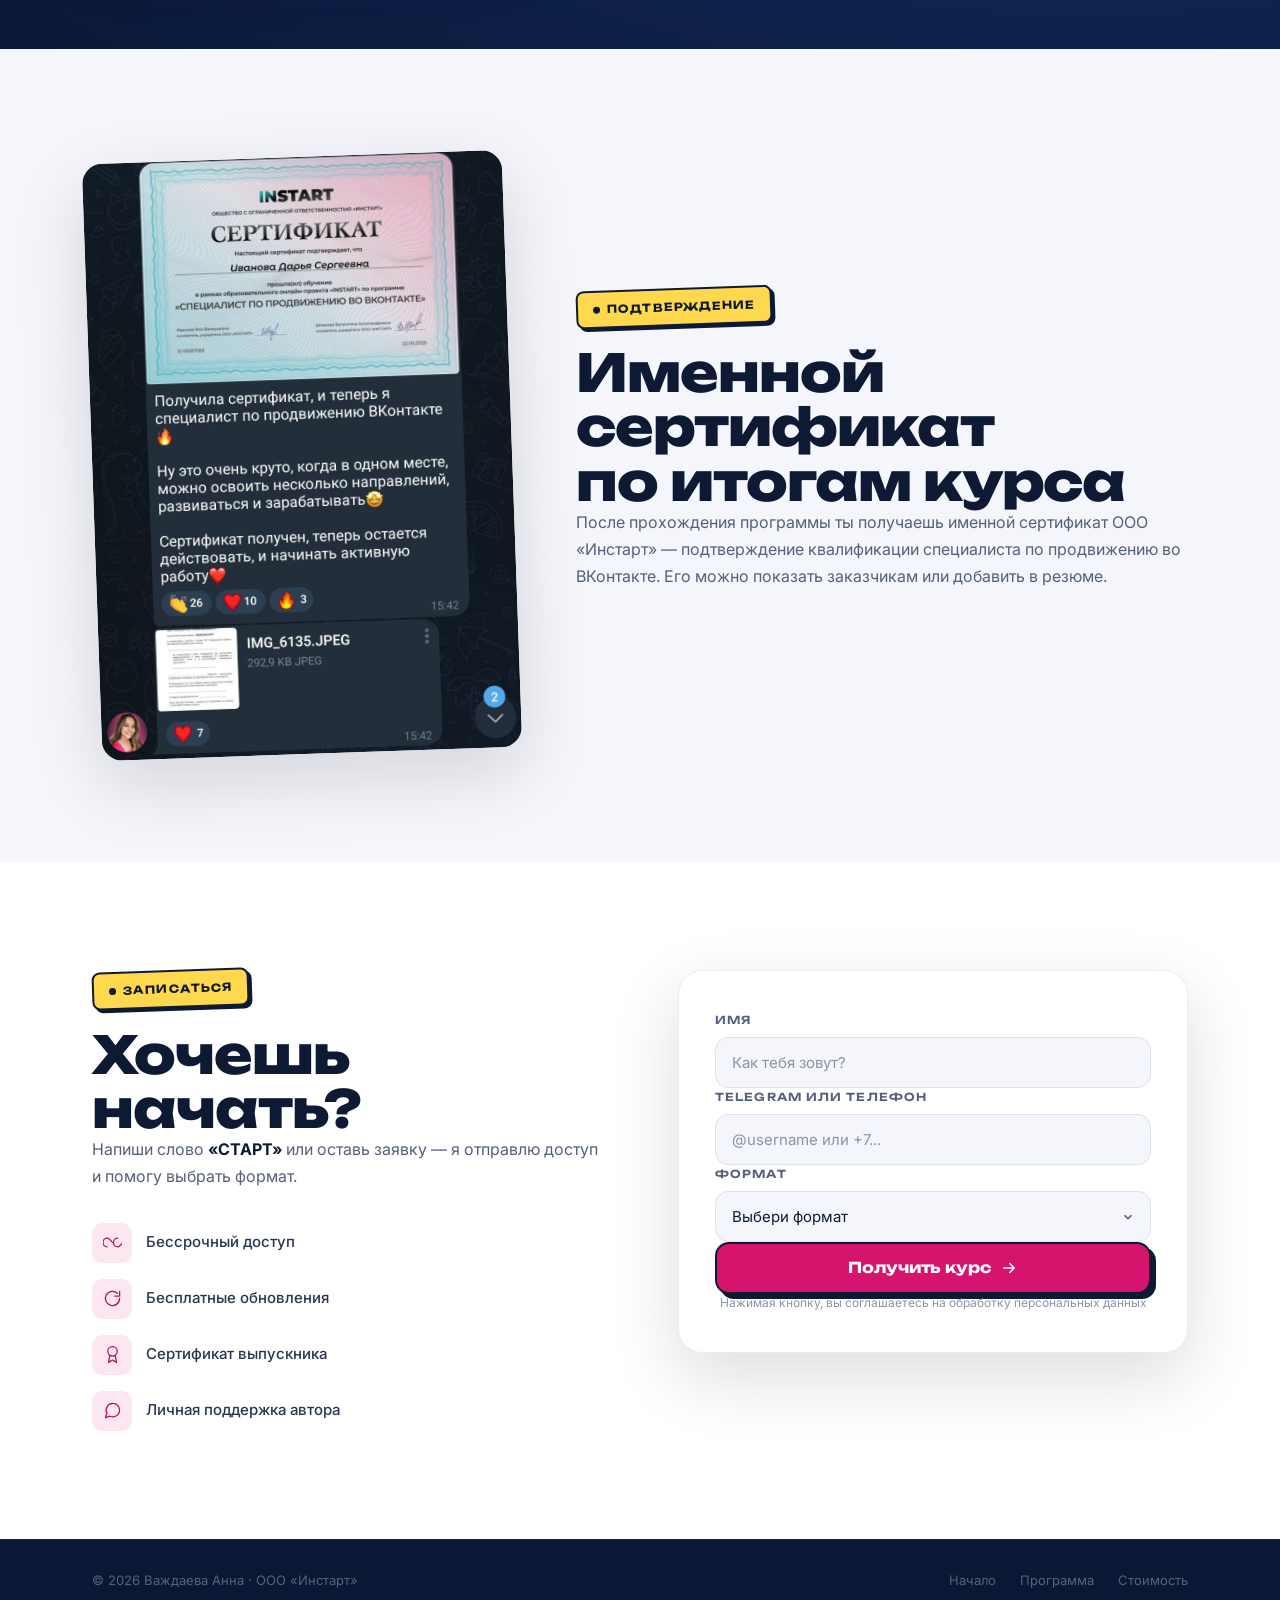
==== commit 76ed1b25: "Add real 10-module program, author's actual bio/results, and certificate proof" ====
--- a/index.html
+++ b/index.html
@@ -104,7 +104,7 @@
   <!-- ===== STATS ===== -->
   <div class="stats">
     <div class="container stats__inner">
-      <div class="stat-box"><strong data-count="8">0</strong><span>модулей</span></div>
+      <div class="stat-box"><strong data-count="10">0</strong><span>модулей</span></div>
       <div class="stat-box"><strong data-count="100" data-suffix="+">0</strong><span>выпускников</span></div>
       <div class="stat-box"><strong>∞</strong><span>доступ навсегда</span></div>
       <div class="stat-box"><strong data-count="0">0</strong><span>дедлайнов</span></div>
@@ -186,21 +186,27 @@
     <div class="container">
       <div class="sec-head">
         <div class="tag tag--light">Программа</div>
-        <h2 class="h2">8 модулей — от профиля<br/>до первых клиентов</h2>
+        <h2 class="h2">10 модулей — от аккаунта<br/>до первых клиентов</h2>
       </div>
       <div class="mods">
-        <div class="mod reveal"><span class="mod__tag">01</span><div class="mod__body"><h3>Вводный</h3><p>Настройка аккаунта, обзор функций и интерфейса ВКонтакте</p></div></div>
-        <div class="mod reveal"><span class="mod__tag">02</span><div class="mod__body"><h3>Создание сообщества</h3><p>Создание с нуля, обложка, виджеты, Figma</p></div></div>
-        <div class="mod reveal"><span class="mod__tag">03</span><div class="mod__body"><h3>Senler и чат-боты</h3><p>Обновления 2026, чат-бот, аналитика, подключение</p></div></div>
-        <div class="mod reveal"><span class="mod__tag">04</span><div class="mod__body"><h3>Контент-маркетинг</h3><p>Виды контента, контент-план, планирование публикаций</p></div></div>
-        <div class="mod reveal"><span class="mod__tag">05</span><div class="mod__body"><h3>Продвижение</h3><p>Бесплатные способы продвижения — реально работающие</p></div></div>
-        <div class="mod reveal"><span class="mod__tag">06</span><div class="mod__body"><h3>Таргет</h3><p>Рекламный кабинет, бюджет, критерии, легальность</p></div></div>
-        <div class="mod reveal"><span class="mod__tag">07</span><div class="mod__body"><h3>Анализ кампаний</h3><p>Поведение аудитории, эффективная реклама, аналитика</p></div></div>
-        <div class="mod reveal"><span class="mod__tag">08</span><div class="mod__body"><h3>Анализ ЦА</h3><p>Target Hunter, офферы, продающие заголовки, вовлечение</p></div></div>
+        <div class="mod reveal"><span class="mod__tag">01</span><div class="mod__body"><h3>Вводный модуль</h3><p>Как зарегистрировать и настроить аккаунт, чтобы не заблокировали. Обзор функций и интерфейса ВКонтакте</p></div></div>
+        <div class="mod reveal"><span class="mod__tag">02</span><div class="mod__body"><h3>Создание сообщества</h3><p>Страница или сообщество — что выбрать. Создание с нуля, оформление обложки, Figma, виджеты и приложения, статистика</p></div></div>
+        <div class="mod reveal"><span class="mod__tag">03</span><div class="mod__body"><h3>Senler и чат-боты</h3><p>Обновления Senler 2026, рассылка с кнопками, документы и аудио в боте, подключение чат-бота к ВКонтакте</p></div></div>
+        <div class="mod reveal"><span class="mod__tag">04</span><div class="mod__body"><h3>Контент-маркетинг</h3><p>Виды контента и контент-план — как спланировать публикации, чтобы блог работал на вас</p></div></div>
+        <div class="mod reveal"><span class="mod__tag">05</span><div class="mod__body"><h3>Продвижение</h3><p>Реальные способы продвигаться бесплатно. Цели и задачи таргетированной рекламы</p></div></div>
+        <div class="mod reveal"><span class="mod__tag">06</span><div class="mod__body"><h3>Таргетированная реклама</h3><p>Новый рекламный кабинет VK, личный или агентский кабинет, удвоение эффективности бюджета, запрещённые ниши, налоги, маркировка</p></div></div>
+        <div class="mod reveal"><span class="mod__tag">07</span><div class="mod__body"><h3>Анализ рекламных кампаний</h3><p>Поведение аудитории и воронка продаж, разбор брифа, форматы и цели рекламы, настройка аудиторий в кабинете</p></div></div>
+        <div class="mod reveal"><span class="mod__tag">08</span><div class="mod__body"><h3>Сбор целевой аудитории</h3><p>Анализ ЦА и конкурентов, сбор аудитории через парсер Target Hunter</p></div></div>
+        <div class="mod reveal"><span class="mod__tag">09</span><div class="mod__body"><h3>Креативы и офферы</h3><p>Заголовки, которые цепляют, призывы к действию, визуалы и офферы, которые продают</p></div></div>
+        <div class="mod reveal"><span class="mod__tag">10</span><div class="mod__body"><h3>Тексты и аналитика</h3><p>Как писать тексты, которые продают. Сборка и аналитика рекламных кампаний</p></div></div>
       </div>
       <div class="bonus-row reveal">
         <span class="bonus-pill">Бонус</span>
-        <p>Подкаст — где искать клиентов и как получить первые заявки</p>
+        <p>Подкаст автора — где искать клиентов и как получить первые заказы</p>
+      </div>
+      <div class="bonus-row reveal">
+        <span class="bonus-pill">Бонус</span>
+        <p>Именной сертификат по итогам прохождения курса</p>
       </div>
     </div>
   </section>
@@ -259,7 +265,7 @@
           </div>
           <div class="pc__save">Скидка 90%</div>
           <ul>
-            <li>Полный курс — все 8 модулей</li>
+            <li>Полный курс — все 10 модулей</li>
             <li>Доступ навсегда</li>
             <li>Обновления курса</li>
             <li>Партнёрская программа</li>
@@ -277,7 +283,7 @@
           </div>
           <div class="pc__save">Скидка 90%</div>
           <ul>
-            <li>Полный курс — все 8 модулей</li>
+            <li>Полный курс — все 10 модулей</li>
             <li>Доступ навсегда</li>
             <li>Обновления курса</li>
             <li>Партнёрская программа</li>
@@ -327,18 +333,40 @@
     <div class="container">
       <div class="author__grid">
         <div class="author__photo reveal">
-          <img src="hero.jpg" alt="Анна Важдаева" />
+          <img src="author-portrait.jpg" alt="Анна Важдаева" />
         </div>
         <div class="author__body reveal">
           <div class="tag tag--ghost">Автор курса</div>
           <h2 class="author__name">Анна<br/>Важдаева</h2>
-          <p class="author__role">ООО «Инстарт» · Специалист по продвижению ВКонтакте</p>
-          <p class="author__desc">Помогаю предпринимателям и фрилансерам получать клиентов через таргет, контент и автоворонки. В курсе — только то, что работает прямо сейчас.</p>
+          <p class="author__role">Таргетолог, SMM-специалист и графический дизайнер · 5+ лет опыта</p>
+          <p class="author__desc">Помогла клиентам от детских центров до авторских студий заработать свыше 3 000 000 ₽. Увеличивала поток новых клиентов и повышала узнаваемость бренда в разных нишах. Я за комплексный подход — чтобы вы зарабатывали больше.</p>
+          <ul class="author__results">
+            <li>С нуля заработала клиенту в нише одежды <strong>859 000 ₽</strong></li>
+            <li>Привела <strong>734</strong> потенциальных клиента в «Кастом одежды»</li>
+            <li>С нуля увеличила продажи <strong>в 20 раз</strong> на мебельной фурнитуре</li>
+            <li>Заявки от <strong>400 ₽</strong> в нише мебели, от <strong>500 ₽</strong> в недвижимости</li>
+          </ul>
           <div class="author__nums">
-            <div class="author__num"><strong data-count="8">0</strong><span>модулей</span></div>
-            <div class="author__num"><strong data-count="100" data-suffix="+">0</strong><span>выпускников</span></div>
+            <div class="author__num"><strong data-count="10">0</strong><span>модулей</span></div>
+            <div class="author__num"><strong data-count="3" data-suffix=" млн ₽">0</strong><span>заработано клиентам</span></div>
             <div class="author__num"><strong>2026</strong><span>обновлён</span></div>
           </div>
+        </div>
+      </div>
+    </div>
+  </section>
+
+  <!-- ===== CERTIFICATE ===== -->
+  <section class="sec sec--off" id="certificate">
+    <div class="container">
+      <div class="cert-wrap">
+        <figure class="cert-img reveal">
+          <img src="certificate.jpg" alt="Именной сертификат ООО «Инстарт» по курсу «Специалист по продвижению во ВКонтакте»" />
+        </figure>
+        <div class="cert-body reveal">
+          <div class="tag tag--light">Подтверждение</div>
+          <h2 class="h2">Именной сертификат<br/>по итогам курса</h2>
+          <p class="contact-desc">После прохождения программы ты получаешь именной сертификат ООО «Инстарт» — подтверждение квалификации специалиста по продвижению во ВКонтакте. Его можно показать заказчикам или добавить в резюме.</p>
         </div>
       </div>
     </div>
--- a/styles.css
+++ b/styles.css
@@ -91,7 +91,11 @@
   background: var(--pop); border-radius: 4px;
   transform: rotate(-1deg) skewX(-6deg);
 }
-.h2--white .mark { color: var(--g900); }
+.h2--white .mark { color: var(--g900); padding: 0 .12em; }
+.h2--white .mark::before {
+  top: .06em; bottom: .1em; height: auto;
+  left: 0; right: 0; transform: rotate(-1.5deg);
+}
 
 .sec-head { margin-bottom: 52px; }
 .sec-head--center { text-align: center; }
@@ -613,10 +617,33 @@
   line-height: .98; letter-spacing: -.03em; margin: 14px 0 8px;
 }
 .author__role { font-family: var(--disp); font-size: 13px; color: var(--pm); margin-bottom: 24px; letter-spacing: .06em; text-transform: uppercase; font-weight: 500; }
-.author__desc { font-size: 16px; color: rgba(255,255,255,.68); line-height: 1.75; margin-bottom: 36px; }
+.author__desc { font-size: 16px; color: rgba(255,255,255,.68); line-height: 1.75; margin-bottom: 28px; }
+.author__results { list-style: none; display: flex; flex-direction: column; gap: 12px; margin-bottom: 36px; }
+.author__results li {
+  position: relative; padding-left: 26px;
+  font-size: 15px; color: rgba(255,255,255,.82); line-height: 1.5;
+}
+.author__results li::before {
+  content: ''; position: absolute; left: 0; top: 7px;
+  width: 9px; height: 9px; border-radius: 50%;
+  background: var(--acc); box-shadow: 0 0 10px rgba(255,92,168,.7);
+}
+.author__results strong { color: #fff; font-weight: 700; }
 .author__nums { display: flex; gap: 40px; flex-wrap: wrap; }
 .author__num strong { font-family: var(--disp); display: block; font-size: 38px; font-weight: 600; color: #fff; letter-spacing: -.02em; line-height: 1; }
 .author__num span { font-size: 12px; color: rgba(255,255,255,.45); text-transform: uppercase; letter-spacing: .08em; margin-top: 6px; display: block; }
+
+/* =============================================
+   CERTIFICATE
+   ============================================= */
+.cert-wrap { display: grid; grid-template-columns: 420px 1fr; gap: 64px; align-items: center; }
+.cert-img img {
+  width: 100%; border-radius: 20px;
+  box-shadow: var(--sh-lg);
+  transform: rotate(-2deg);
+  transition: transform .3s cubic-bezier(.2,1.4,.4,1);
+}
+.cert-img:hover img { transform: rotate(0deg) scale(1.02); }
 
 /* =============================================
    CONTACT / FORM
@@ -706,6 +733,8 @@
   .author { padding: 72px 0; }
   .author__grid { grid-template-columns: 1fr; gap: 36px; max-width: 460px; margin: 0 auto; }
   .author__photo img { height: 380px; }
+
+  .cert-wrap { grid-template-columns: 1fr; gap: 36px; max-width: 420px; margin: 0 auto; }
 }
 
 /* =============================================
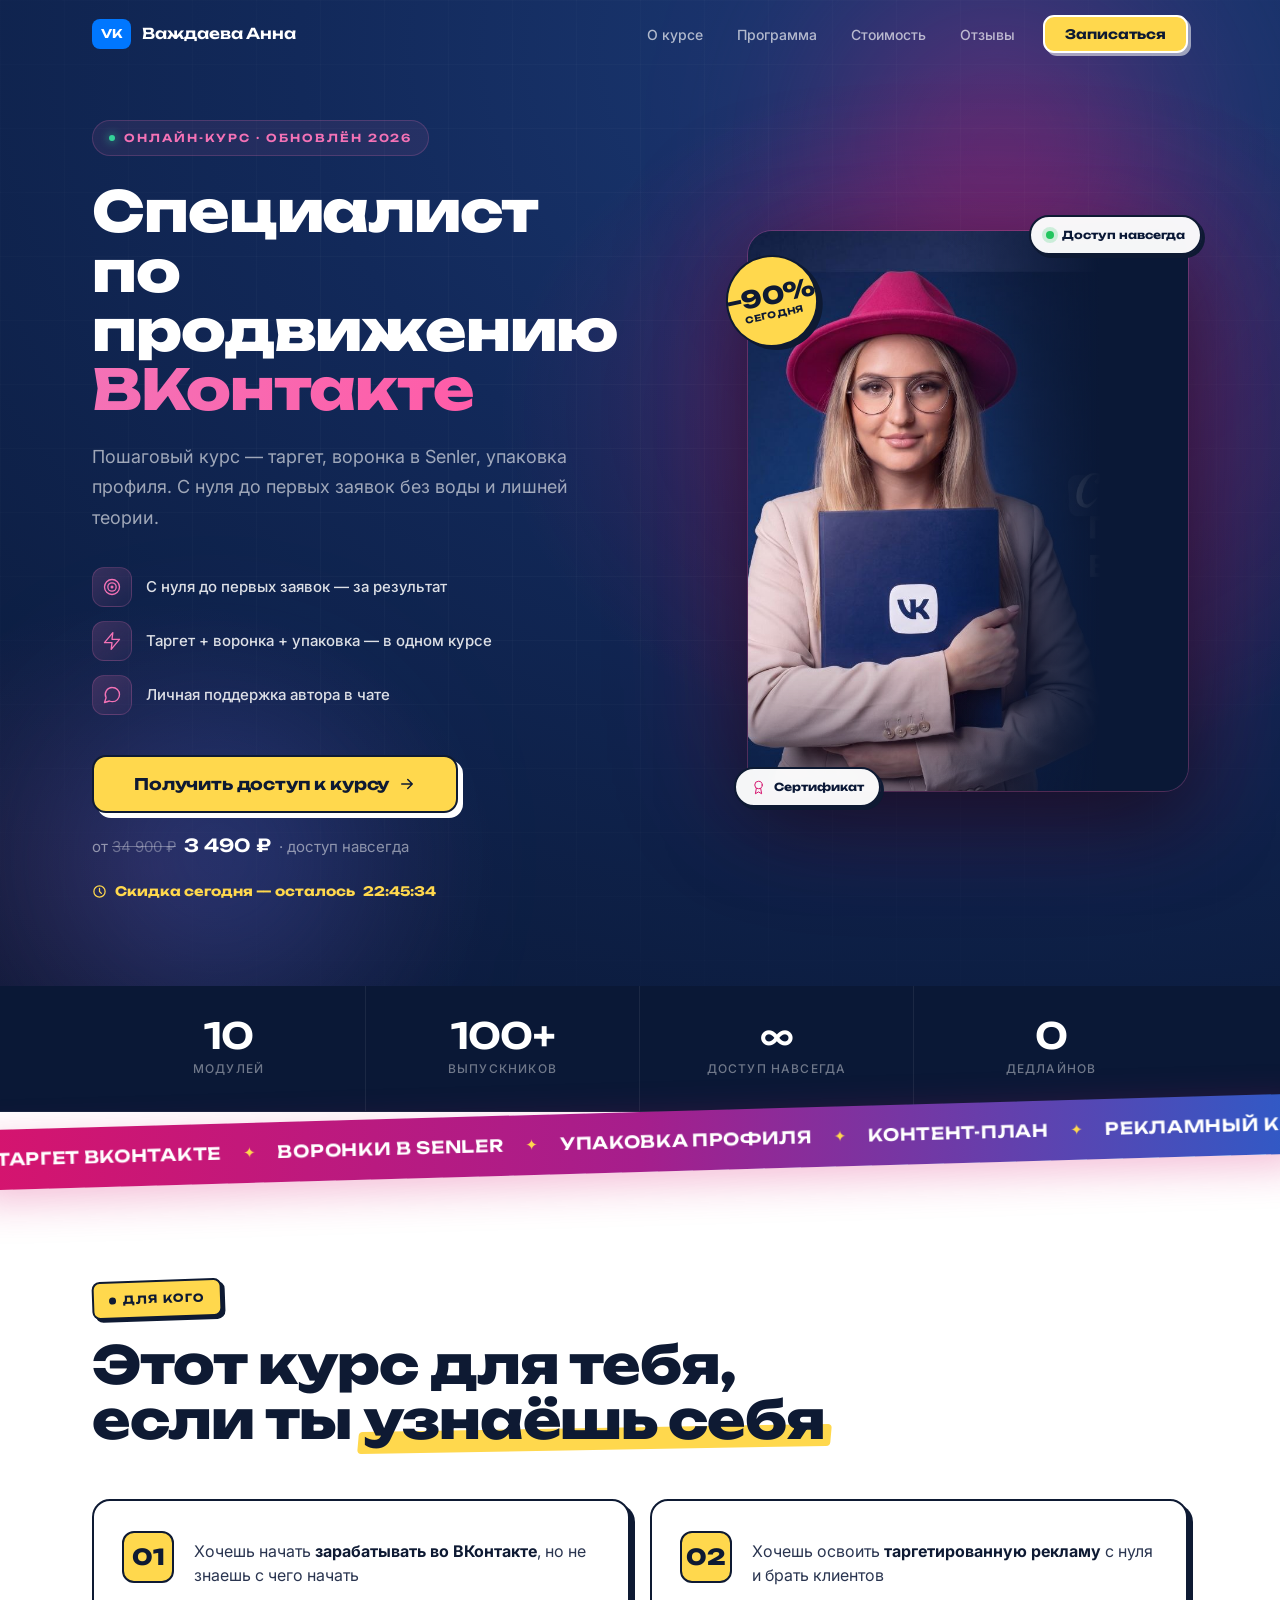
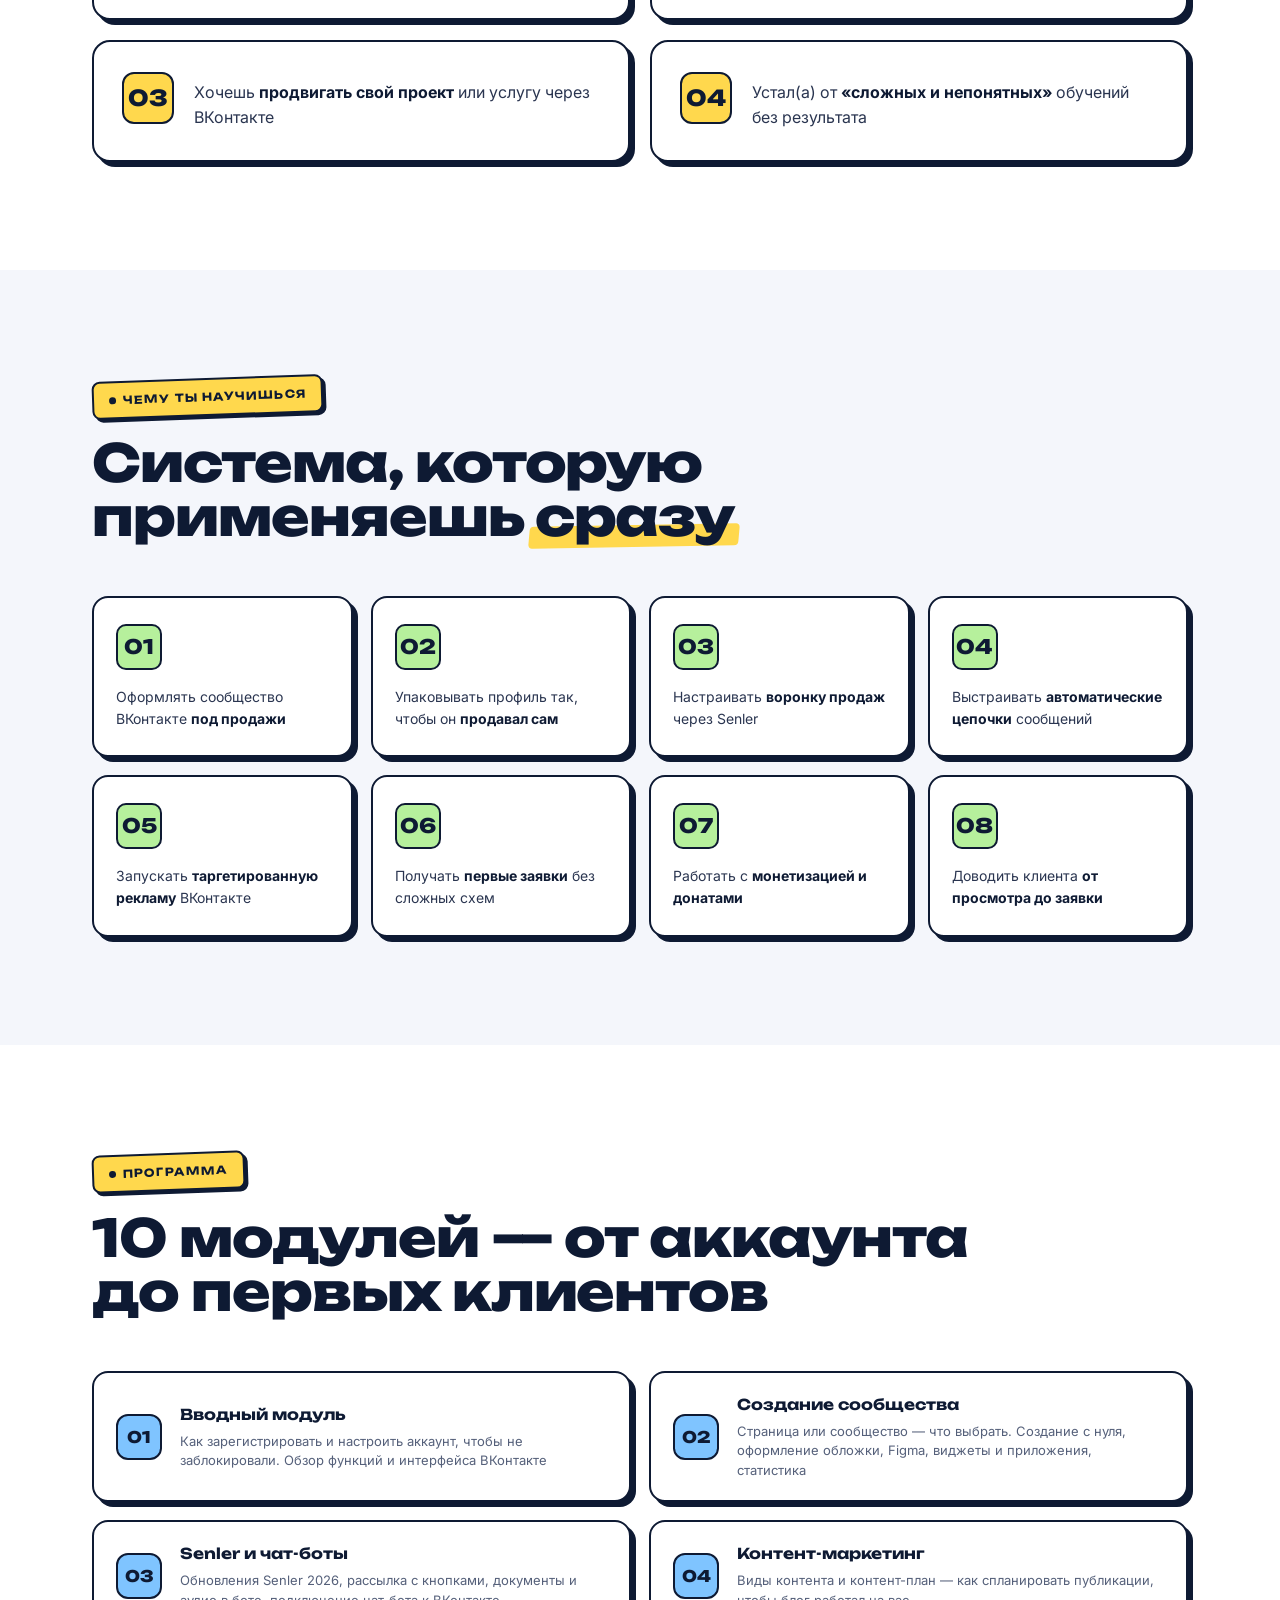
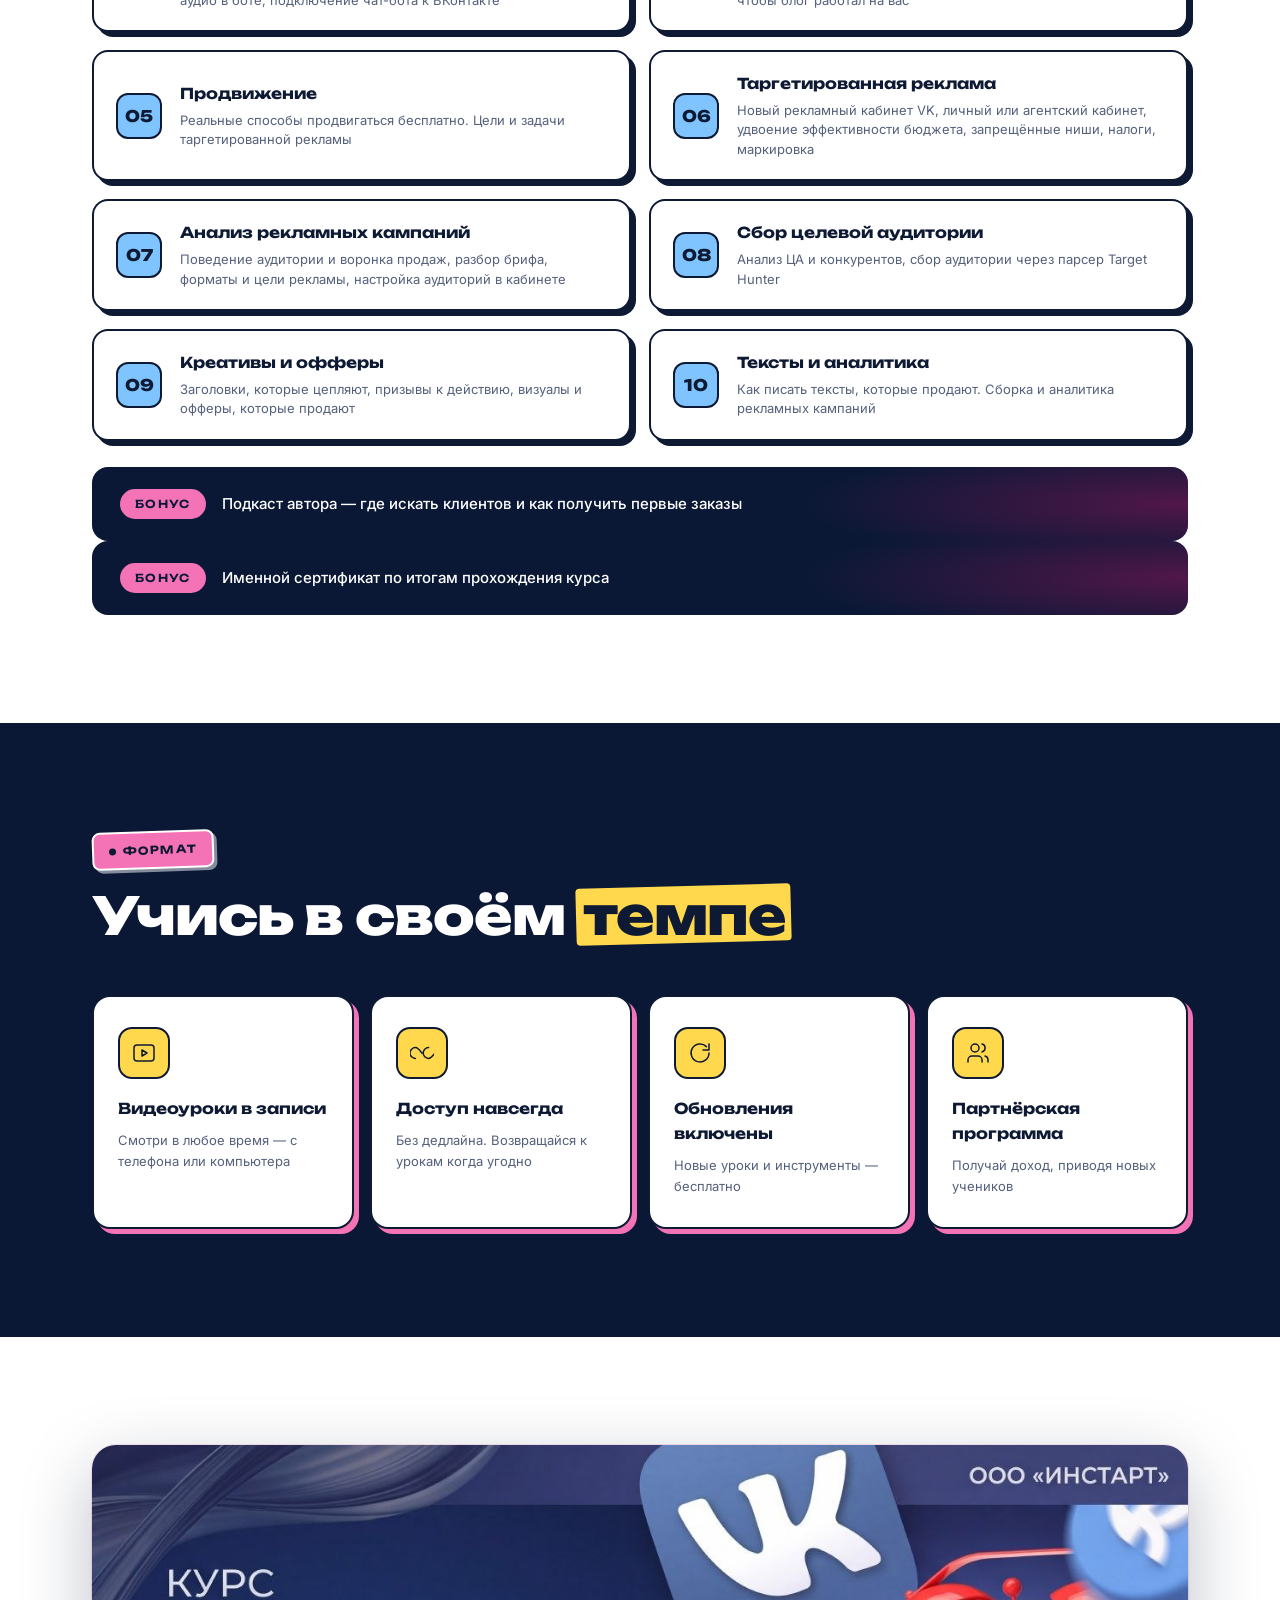
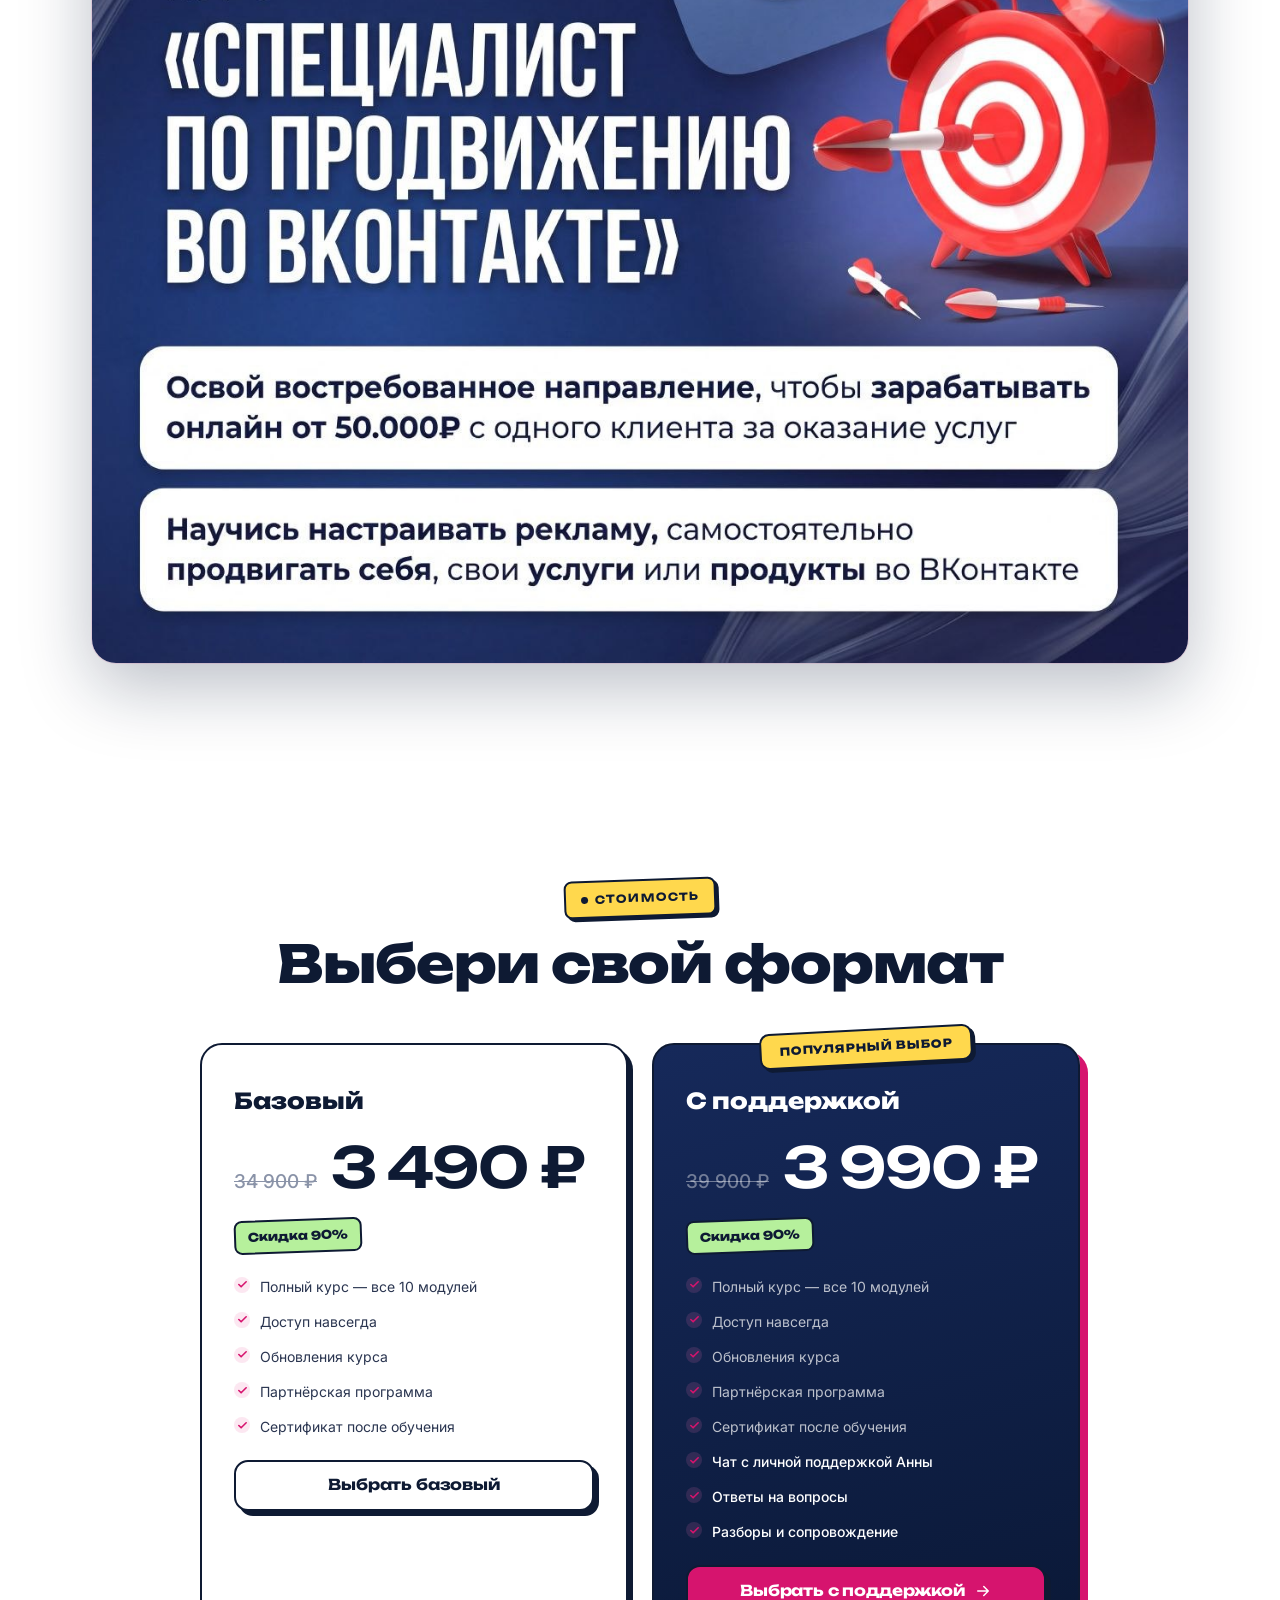
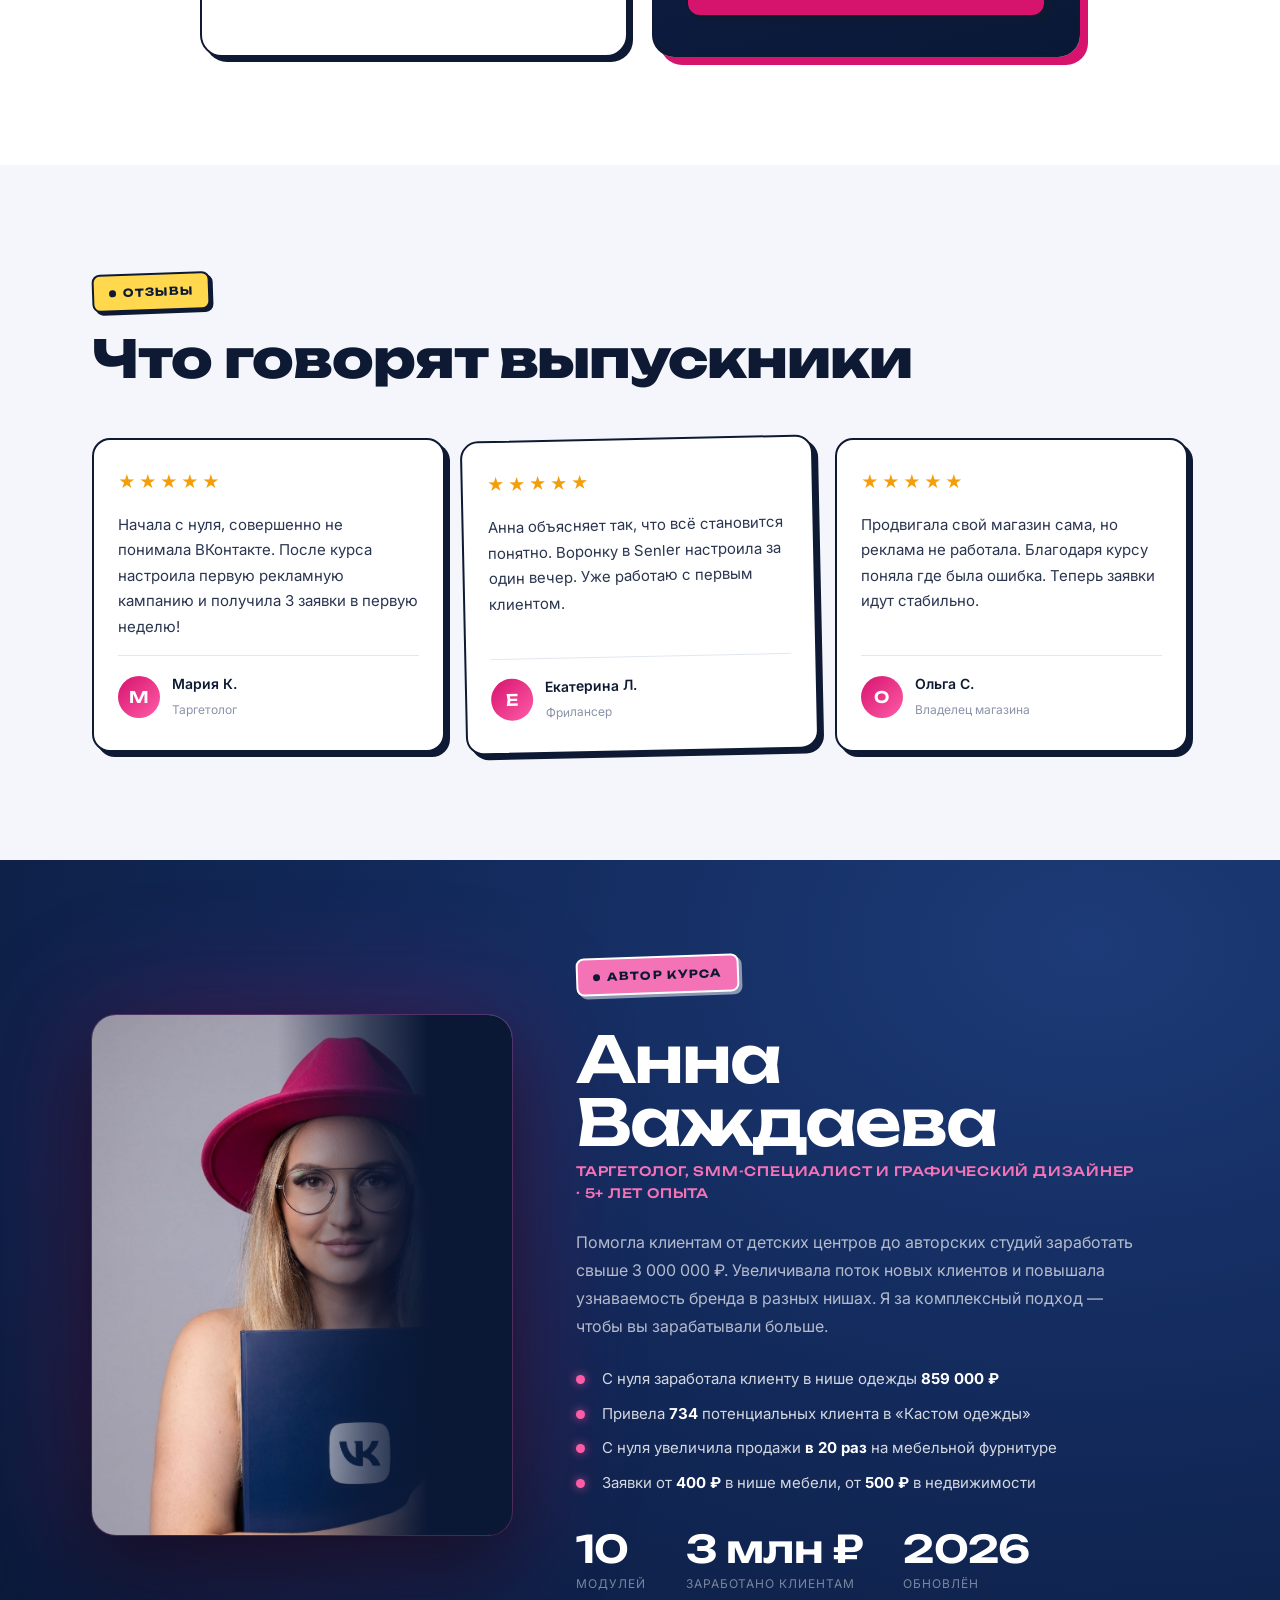
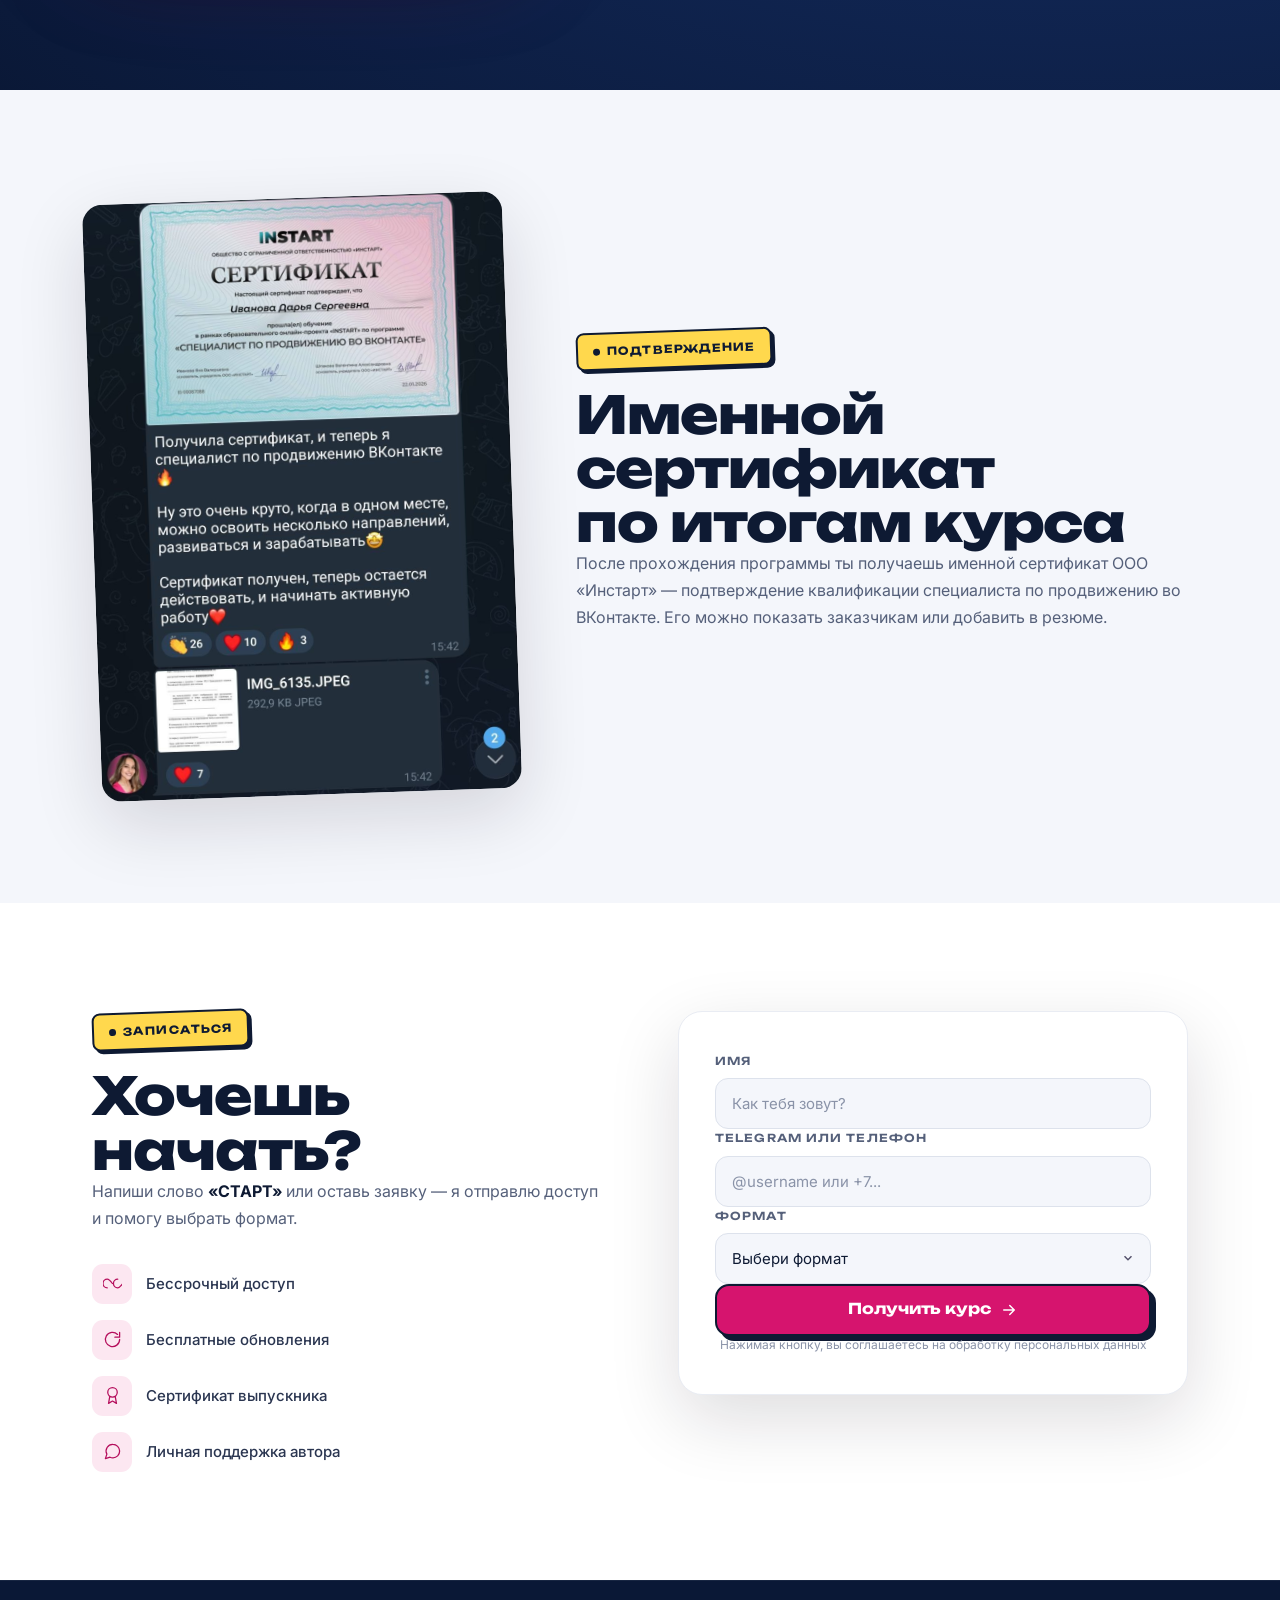
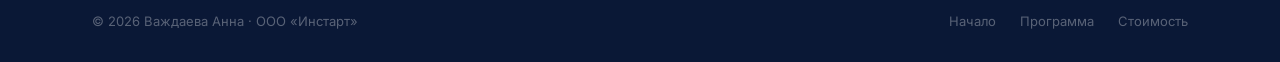
==== commit ddf3f059: "Add playful hooks: keyboard easter egg (type vk) with confetti + promo code toast, confetti on form " ====
--- a/index.html
+++ b/index.html
@@ -80,6 +80,10 @@
             <svg viewBox="0 0 24 24" fill="none" stroke="currentColor" stroke-width="2" stroke-linecap="round" stroke-linejoin="round"><path d="M5 12h14M13 6l6 6-6 6"/></svg>
           </a>
           <p class="hero__price">от <s>34 900 ₽</s> <strong>3 490 ₽</strong> · доступ навсегда</p>
+          <p class="hero__cd">
+            <svg viewBox="0 0 24 24" fill="none" stroke="currentColor" stroke-width="2" stroke-linecap="round" stroke-linejoin="round"><circle cx="12" cy="12" r="9"/><path d="M12 7v5l3 3"/></svg>
+            Скидка сегодня — осталось <span id="cdTimer">00:00:00</span>
+          </p>
         </div>
       </div>
 
--- a/styles.css
+++ b/styles.css
@@ -765,3 +765,58 @@
   .form-card { padding: 28px 22px; }
   .footer__inner { flex-direction: column; text-align: center; }
 }
+
+/* =============================================
+   SCROLL PROGRESS BAR
+   ============================================= */
+.scroll-bar {
+  position: fixed; top: 0; left: 0; height: 3px; width: 0%;
+  background: linear-gradient(90deg, var(--p), var(--pop));
+  z-index: 999; transition: width .1s linear;
+}
+
+/* =============================================
+   CONFETTI
+   ============================================= */
+.confetti-piece {
+  position: fixed; z-index: 998; pointer-events: none;
+  border-radius: 2px;
+  animation-name: confettiFly; animation-timing-function: cubic-bezier(.15,.6,.4,1); animation-fill-mode: forwards;
+}
+@keyframes confettiFly {
+  0%   { transform: translate(0,0) rotate(0); opacity: 1; }
+  100% { transform: translate(var(--dx), calc(var(--dy) + 260px)) rotate(var(--rot)); opacity: 0; }
+}
+
+/* =============================================
+   EASTER EGG TOAST
+   ============================================= */
+.egg-toast {
+  position: fixed; left: 50%; bottom: 26px; z-index: 1000;
+  transform: translate(-50%, 40px); opacity: 0;
+  display: flex; align-items: flex-start; gap: 14px;
+  max-width: 380px; width: calc(100% - 40px);
+  background: var(--white); border: 2px solid var(--g900); border-radius: 18px;
+  padding: 18px 18px 18px 16px; box-shadow: var(--hard);
+  transition: transform .35s cubic-bezier(.2,1.2,.4,1), opacity .35s;
+}
+.egg-toast.is-visible { transform: translate(-50%, 0); opacity: 1; }
+.egg-toast__emoji { font-size: 26px; line-height: 1; flex-shrink: 0; }
+.egg-toast strong { font-family: var(--disp); font-size: 14px; color: var(--g900); display: block; margin-bottom: 4px; }
+.egg-toast p { font-size: 13px; color: var(--g600); line-height: 1.5; }
+.egg-toast p b { color: var(--pd); background: var(--pop); padding: 1px 6px; border-radius: 5px; }
+.egg-toast__close {
+  border: none; background: none; cursor: pointer;
+  font-size: 20px; color: var(--g400); line-height: 1; flex-shrink: 0; padding: 2px;
+}
+.egg-toast__close:hover { color: var(--g900); }
+
+/* =============================================
+   COUNTDOWN
+   ============================================= */
+.hero__cd {
+  display: inline-flex; align-items: center; gap: 8px;
+  font-family: var(--disp); font-size: 13px; font-weight: 700;
+  color: var(--pop); margin-top: 2px;
+}
+.hero__cd svg { width: 15px; height: 15px; }
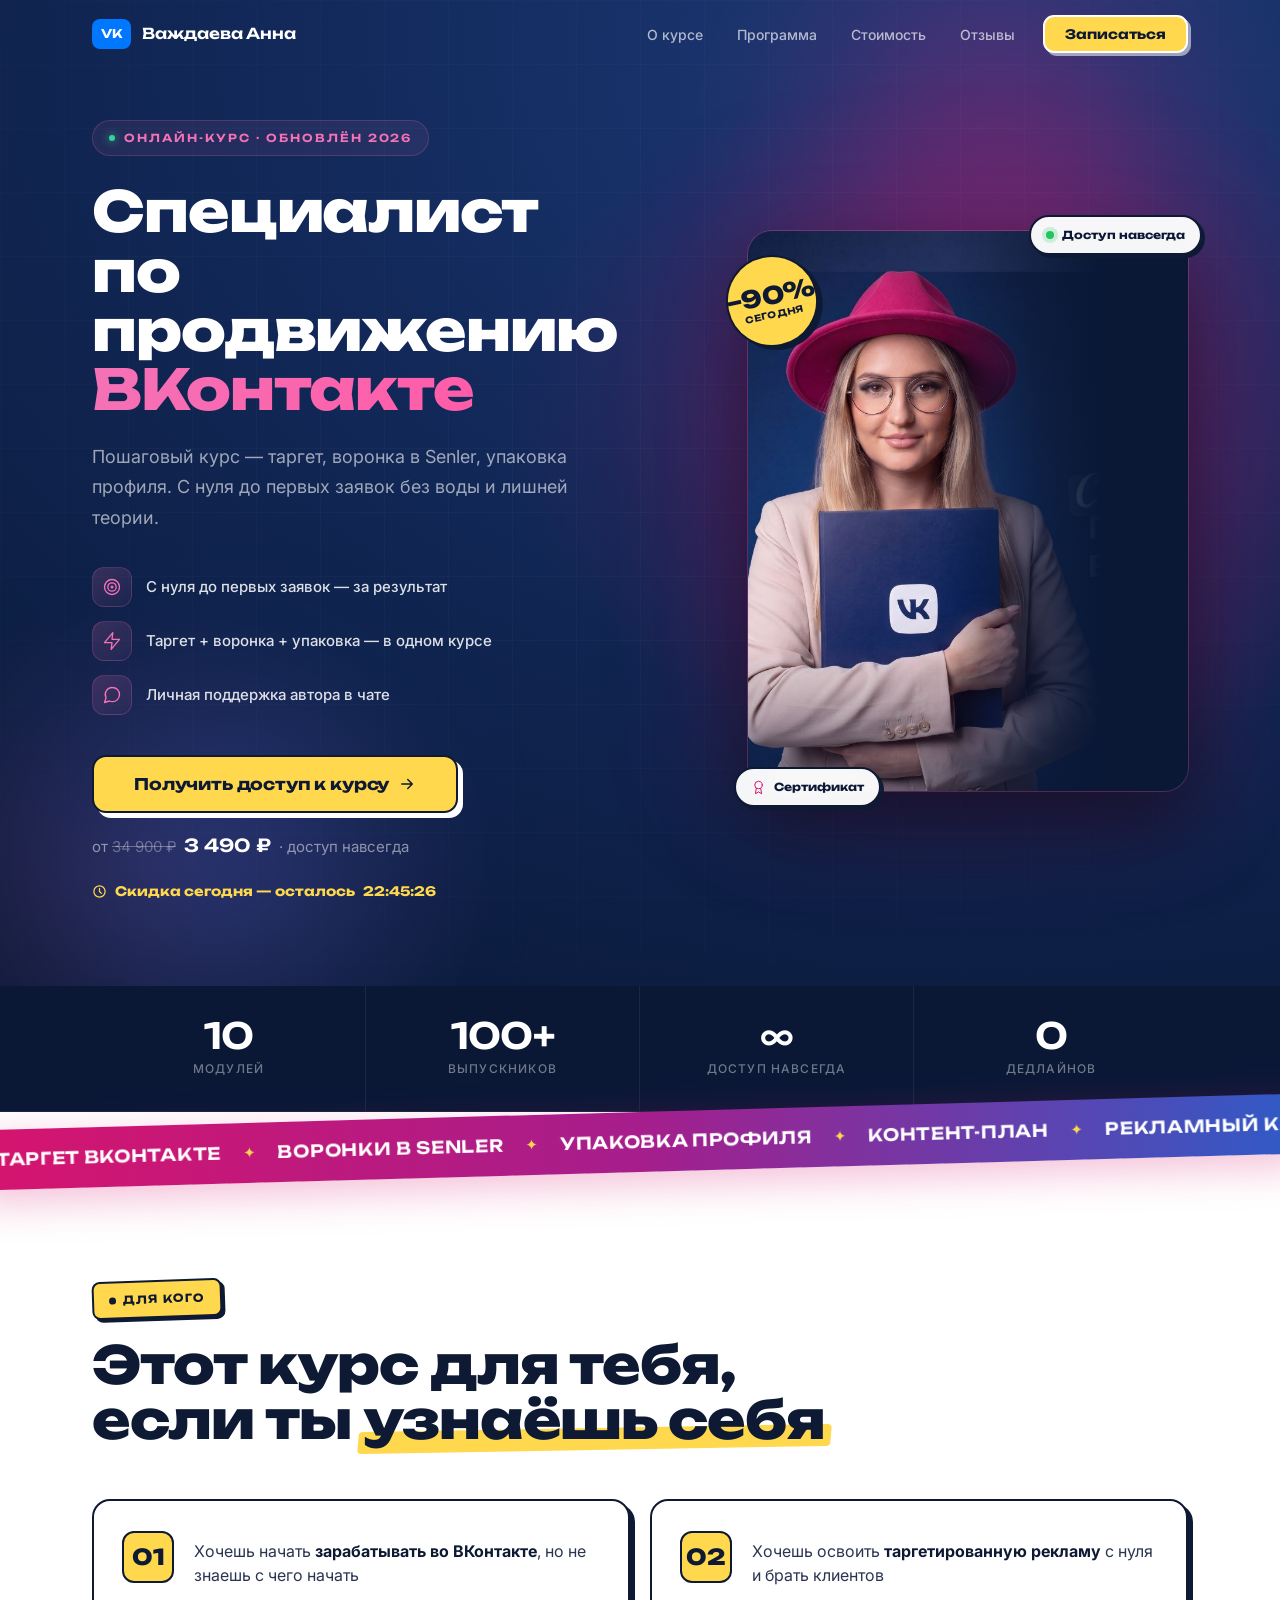
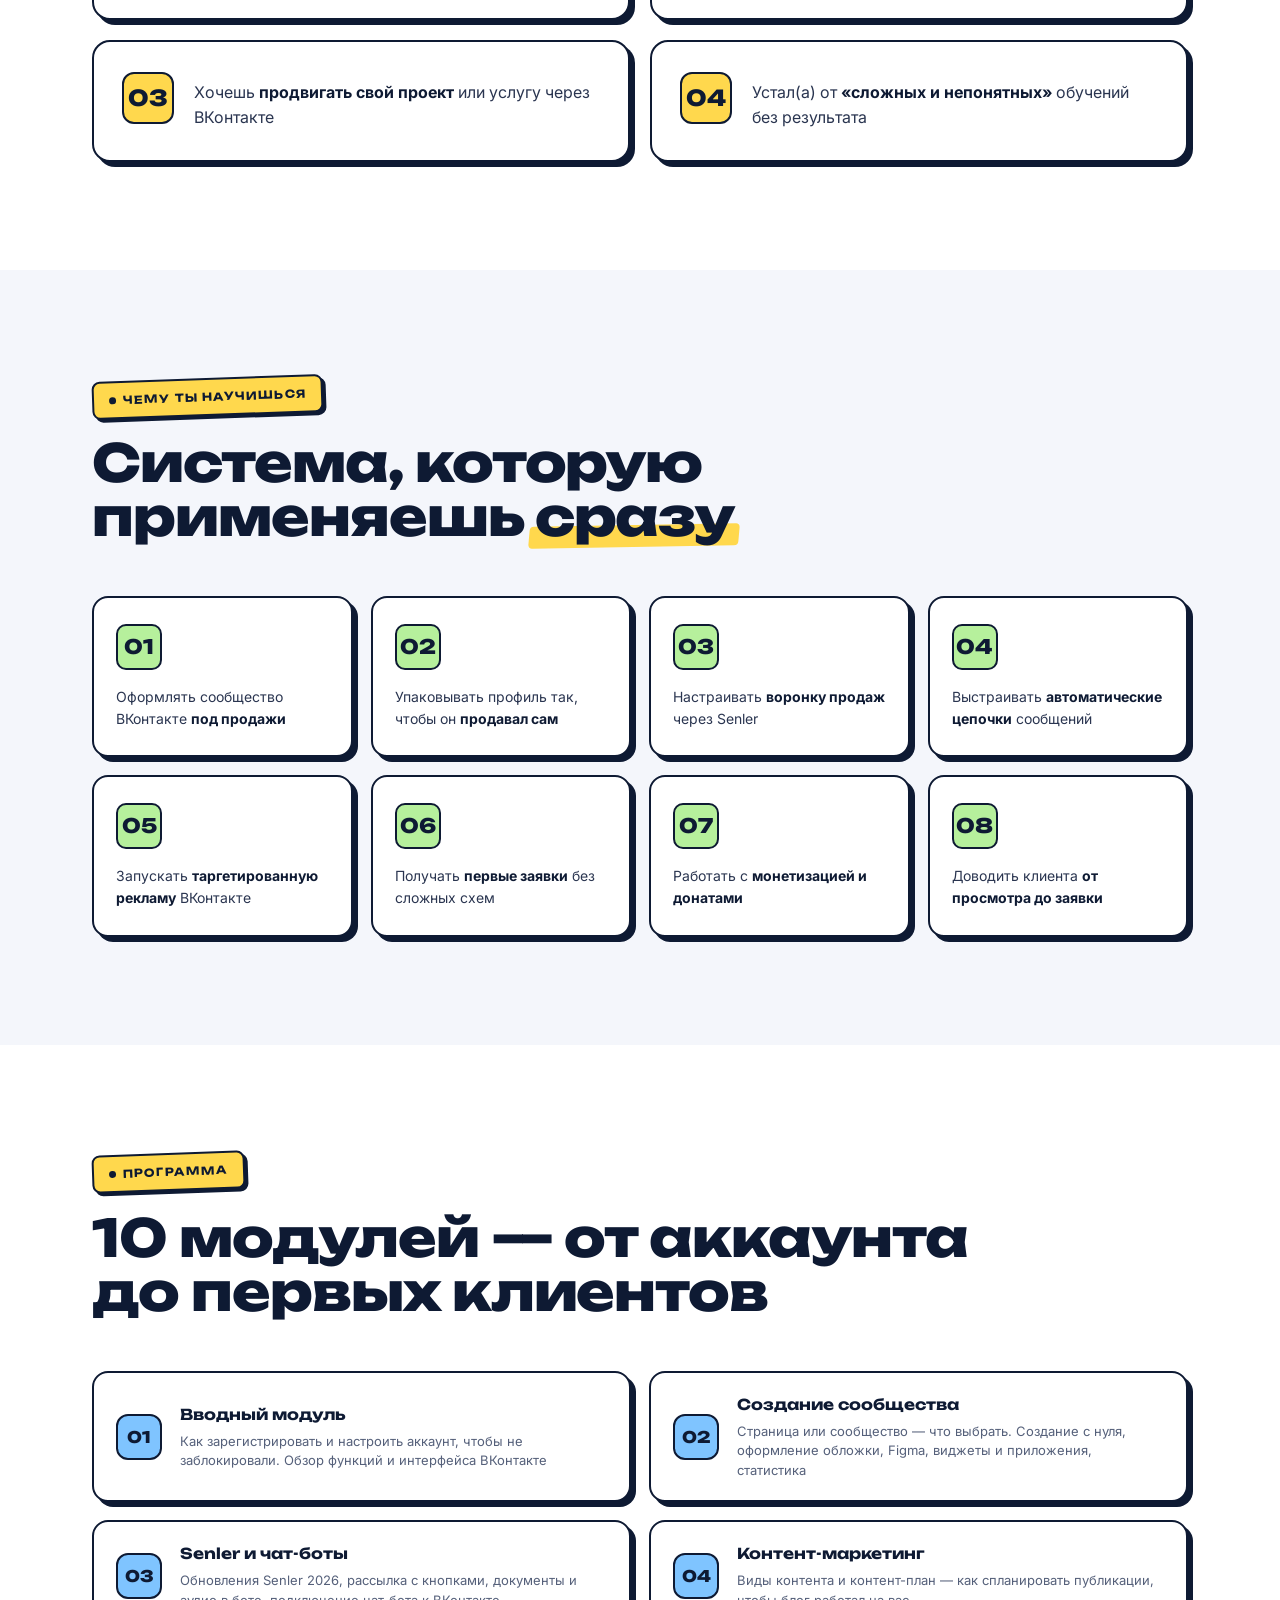
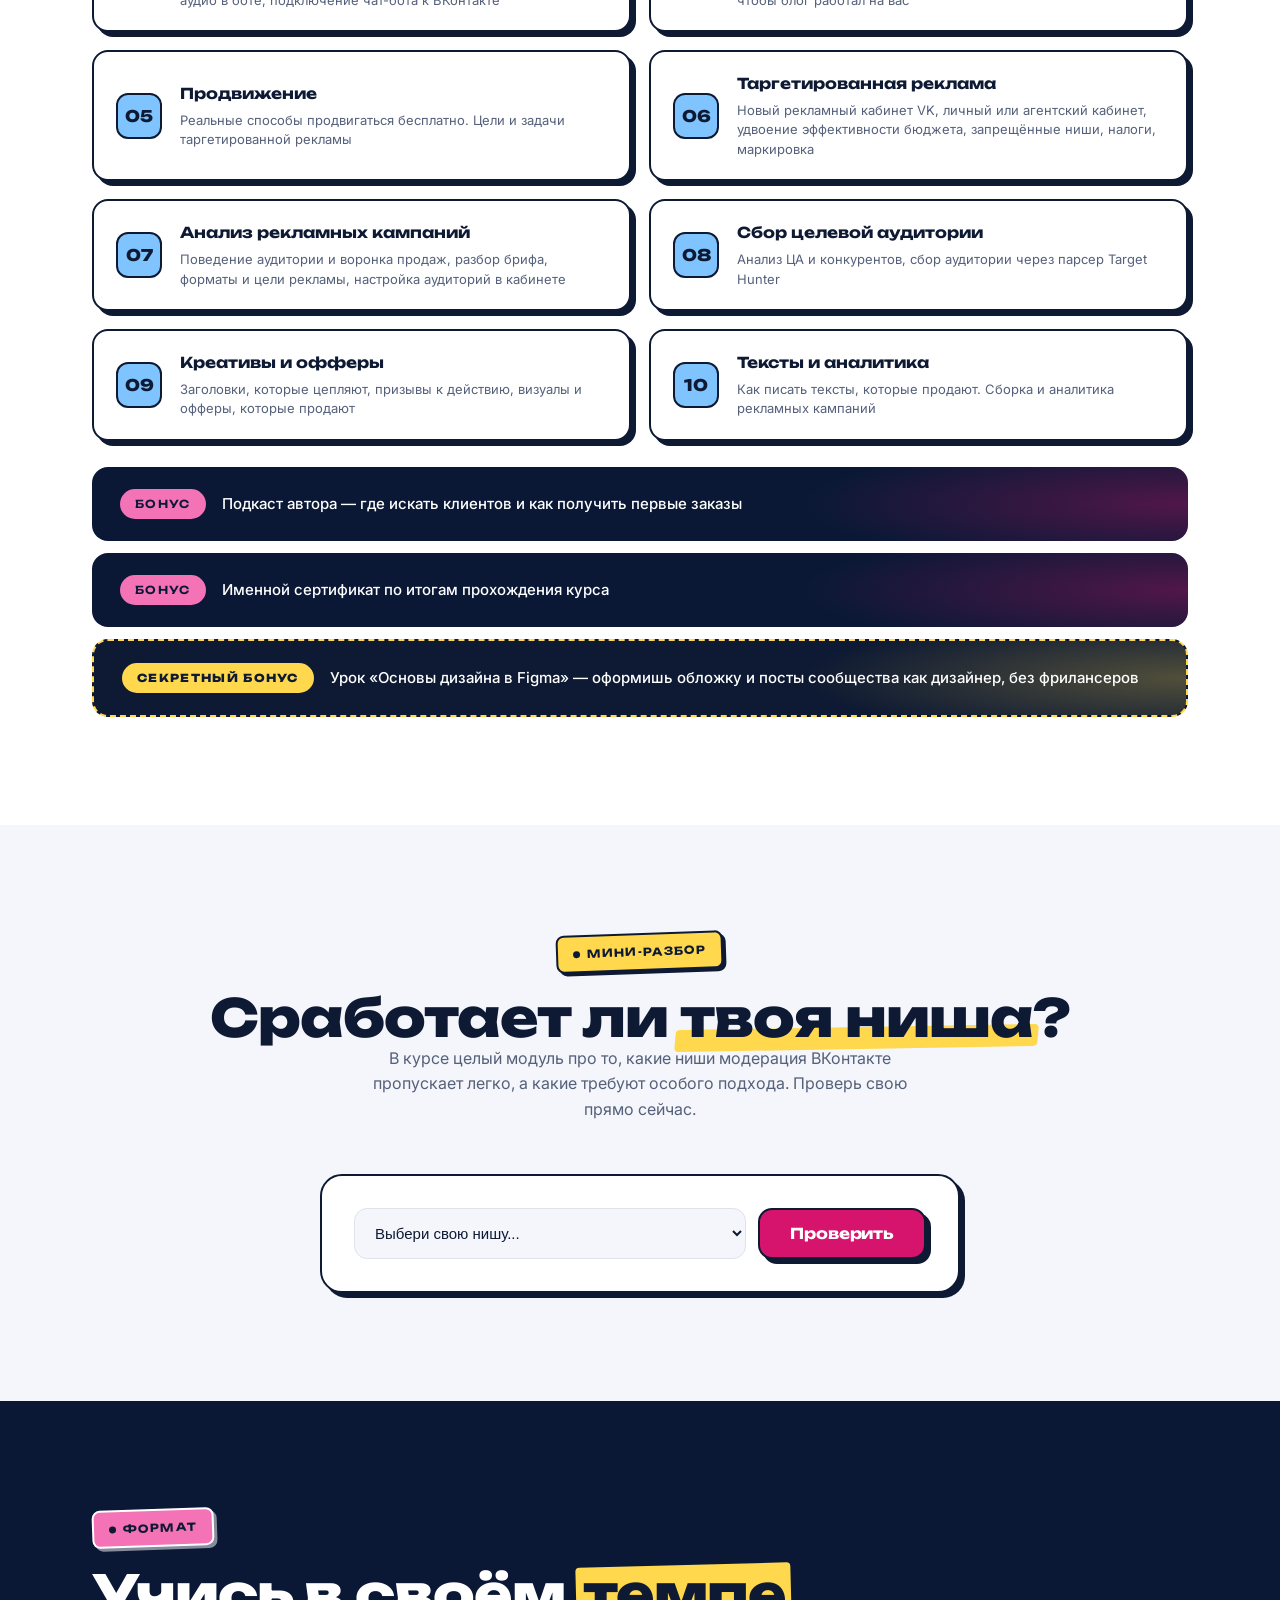
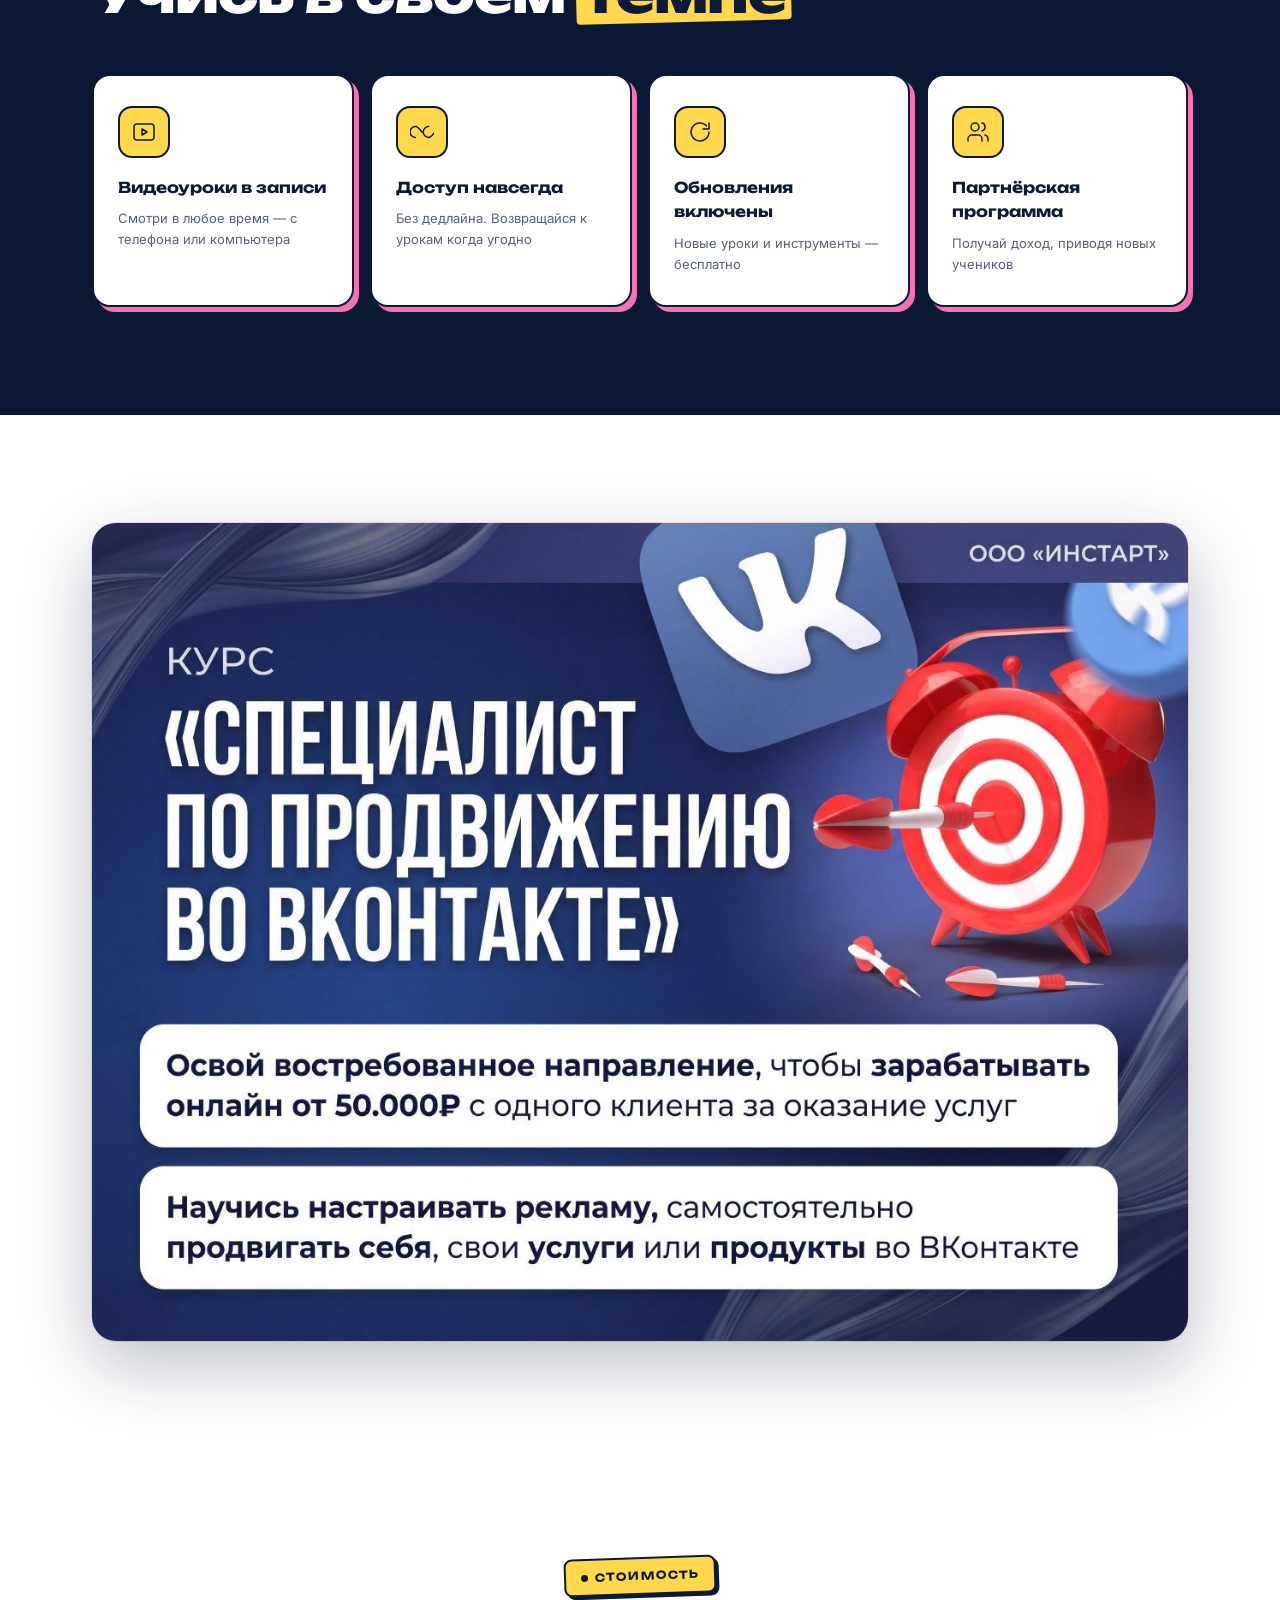
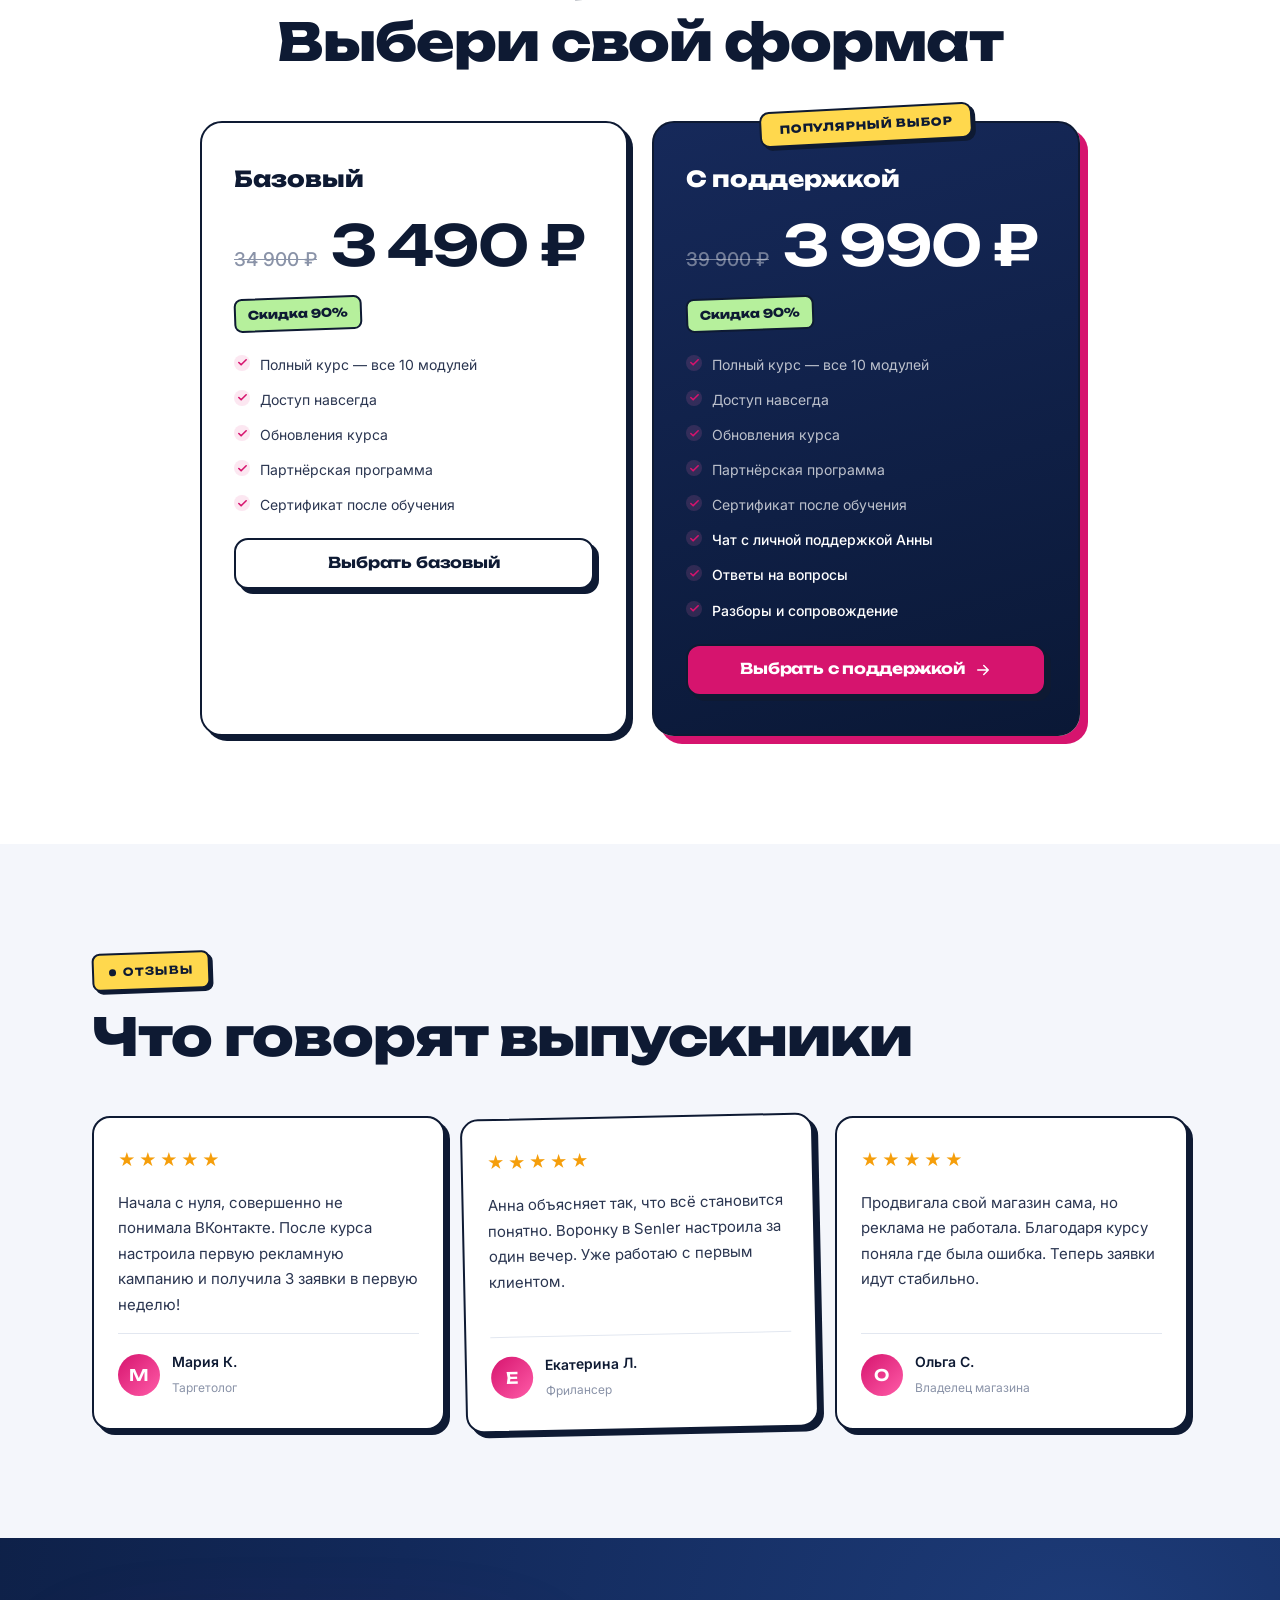
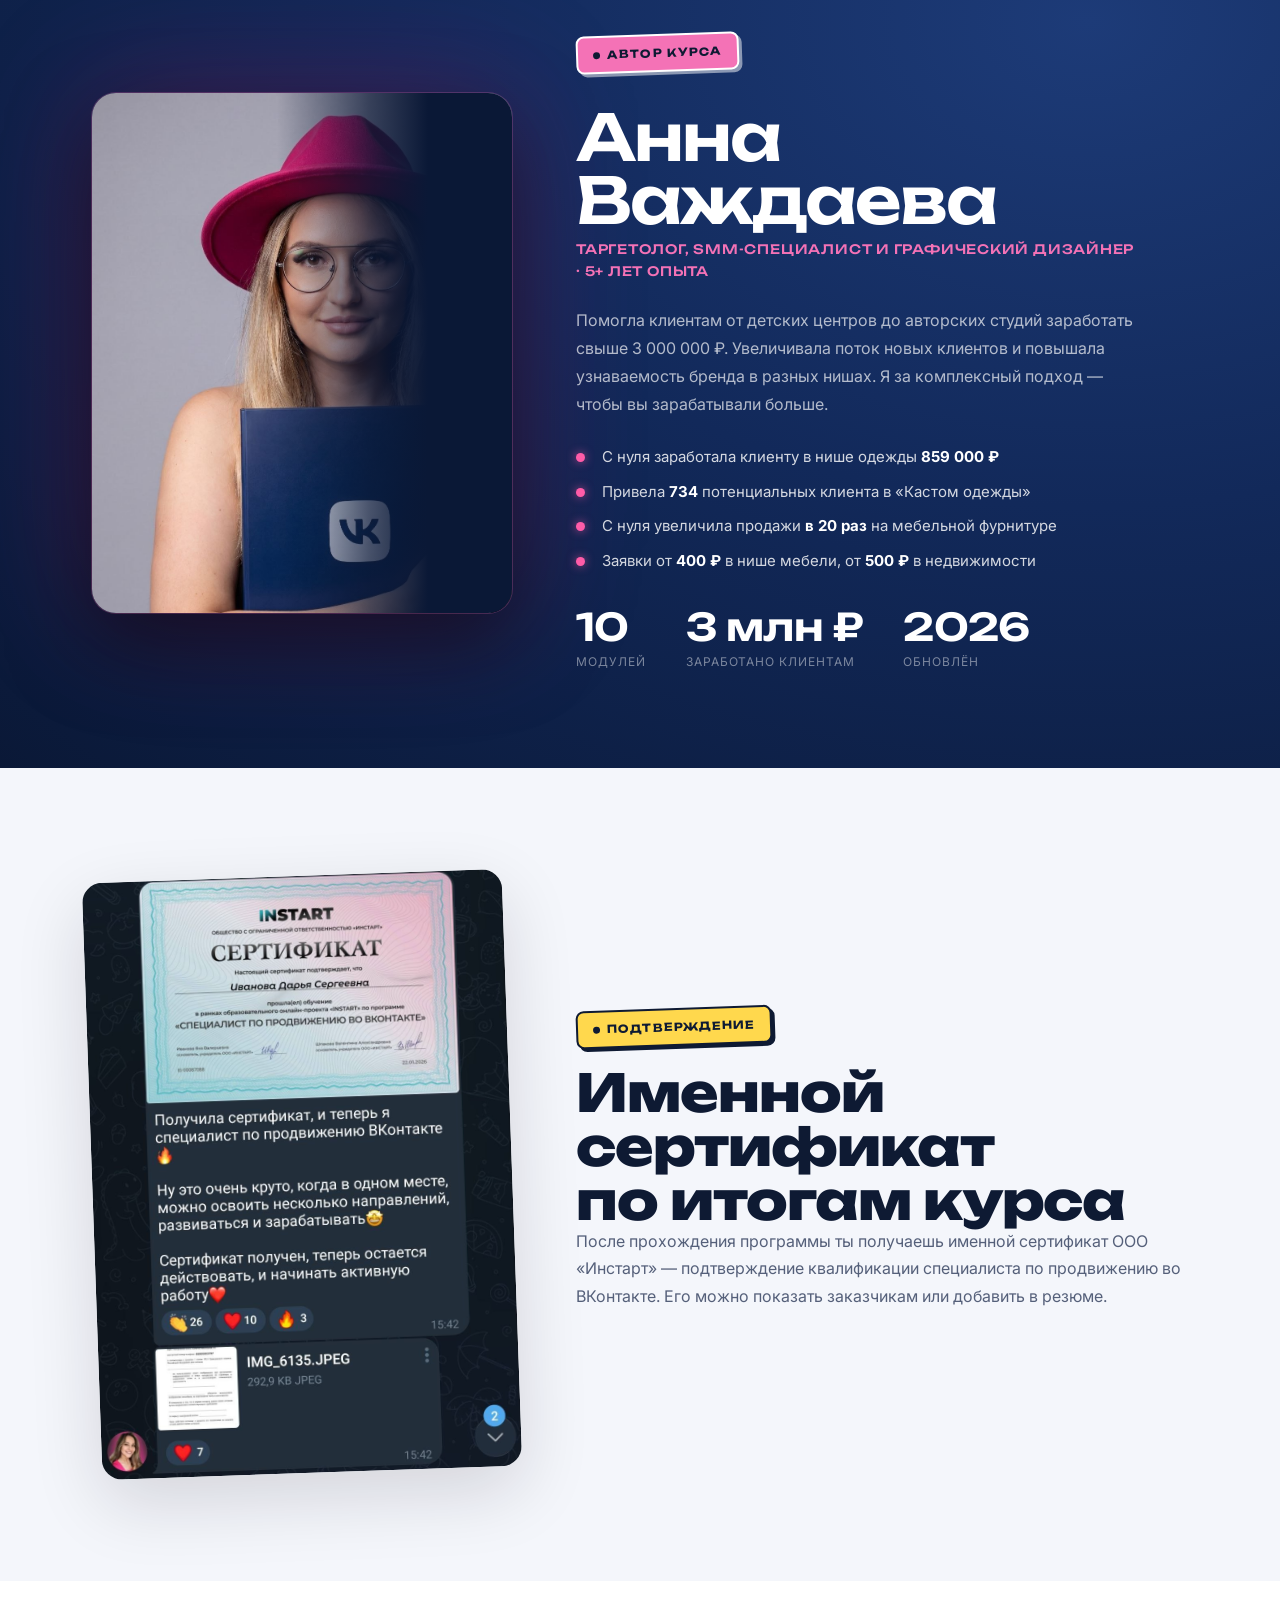
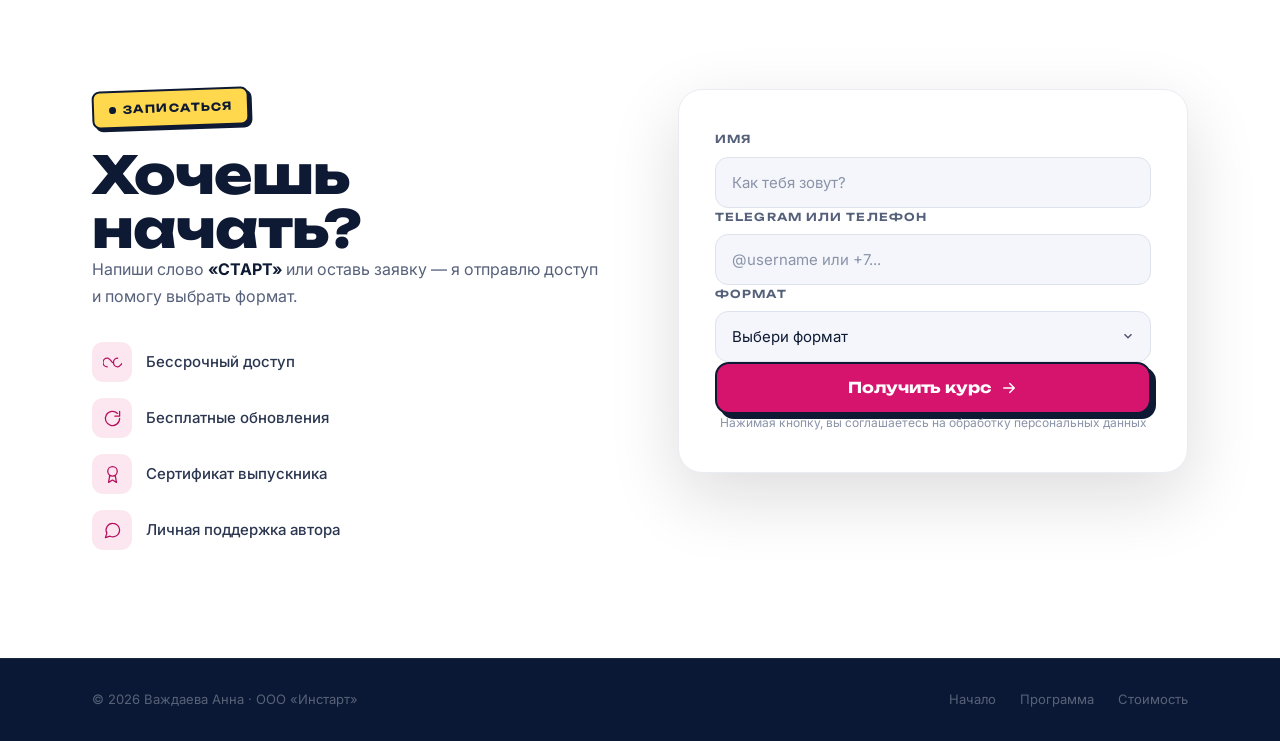
==== commit 95b978c0: "Add purchase-focused hooks: interactive niche checker (green/yellow/blue/red verdict), real Figma bo" ====
--- a/index.html
+++ b/index.html
@@ -211,6 +211,57 @@
       <div class="bonus-row reveal">
         <span class="bonus-pill">Бонус</span>
         <p>Именной сертификат по итогам прохождения курса</p>
+      </div>
+      <div class="bonus-row bonus-row--fig reveal">
+        <span class="bonus-pill bonus-pill--fig">Секретный бонус</span>
+        <p>Урок «Основы дизайна в Figma» — оформишь обложку и посты сообщества как дизайнер, без фрилансеров</p>
+      </div>
+    </div>
+  </section>
+
+  <!-- ===== NICHE CHECKER ===== -->
+  <section class="sec sec--off" id="niche">
+    <div class="container">
+      <div class="sec-head sec-head--center">
+        <div class="tag tag--light">Мини-разбор</div>
+        <h2 class="h2">Сработает ли <span class="mark">твоя ниша</span>?</h2>
+        <p class="niche-sub">В курсе целый модуль про то, какие ниши модерация ВКонтакте пропускает легко, а какие требуют особого подхода. Проверь свою прямо сейчас.</p>
+      </div>
+      <div class="niche-box reveal">
+        <div class="niche-box__row">
+          <select id="nicheSelect" class="niche-select">
+            <option value="">Выбери свою нишу...</option>
+            <optgroup label="🟢 Заходит легко">
+              <option value="green">Онлайн-курсы и образование</option>
+              <option value="green">Детские товары, кружки, секции</option>
+              <option value="green">Красота и уход (мастера, салоны)</option>
+              <option value="green">Доставка еды, кафе, рестораны</option>
+              <option value="green">Фитнес и спорт</option>
+              <option value="green">Товары для дома</option>
+            </optgroup>
+            <optgroup label="🟡 Нужны знания правил площадки">
+              <option value="yellow">Медицинские услуги</option>
+              <option value="yellow">Косметология, пластическая хирургия</option>
+              <option value="yellow">Психология, эзотерика, астрология</option>
+              <option value="yellow">Финансовые услуги, займы</option>
+              <option value="yellow">Инфобизнес «как заработать»</option>
+            </optgroup>
+            <optgroup label="🔵 Долгий цикл сделки">
+              <option value="blue">Недвижимость</option>
+              <option value="blue">Автосалоны</option>
+              <option value="blue">Крупные B2B-услуги</option>
+            </optgroup>
+            <optgroup label="🔴 Модерация почти всегда блокирует">
+              <option value="red">Алкоголь, табак, вейпы</option>
+              <option value="red">Азартные игры, ставки, казино</option>
+              <option value="red">Товары и услуги 18+</option>
+              <option value="red">БАДы с «чудо-эффектом»</option>
+              <option value="red">Финансовые пирамиды</option>
+            </optgroup>
+          </select>
+          <button class="btn btn-primary" id="nicheBtn">Проверить</button>
+        </div>
+        <div class="niche-result" id="nicheResult"></div>
       </div>
     </div>
   </section>
--- a/styles.css
+++ b/styles.css
@@ -464,7 +464,9 @@
   background: var(--ink); border-radius: 16px;
   padding: 22px 28px; flex-wrap: wrap;
   position: relative; overflow: hidden;
-}
+  margin-bottom: 12px;
+}
+.bonus-row:last-child { margin-bottom: 0; }
 .bonus-row::before {
   content: ''; position: absolute; inset: 0;
   background: radial-gradient(ellipse 50% 120% at 100% 50%, rgba(214,20,110,.35), transparent 70%);
@@ -477,6 +479,51 @@
   padding: 6px 15px; border-radius: 50px; white-space: nowrap;
 }
 .bonus-row p { position: relative; font-size: 15px; font-weight: 500; color: #fff; }
+
+.bonus-row--fig {
+  background: var(--g900);
+  border: 2px dashed var(--pop);
+}
+.bonus-row--fig::before {
+  background: radial-gradient(ellipse 50% 120% at 100% 50%, rgba(255,216,77,.28), transparent 70%);
+}
+.bonus-pill--fig { background: var(--pop); color: var(--g900); font-weight: 800; }
+
+/* =============================================
+   NICHE CHECKER
+   ============================================= */
+.niche-sub { max-width: 560px; margin: 0 auto; font-size: 16px; color: var(--g600); line-height: 1.6; }
+.niche-box {
+  max-width: 640px; margin: 40px auto 0;
+  background: var(--white); border: 2px solid var(--g900); border-radius: 22px;
+  padding: 32px; box-shadow: var(--hard);
+}
+.niche-box__row { display: flex; gap: 12px; flex-wrap: wrap; }
+.niche-select {
+  flex: 1; min-width: 220px;
+  padding: 15px 16px;
+  border: 1.5px solid var(--g200); border-radius: 13px;
+  font-size: 15px; font-family: 'Inter', inherit;
+  color: var(--g900); background: var(--paper);
+  outline: none; cursor: pointer;
+}
+.niche-select:focus { border-color: var(--p); }
+.niche-box #nicheBtn { flex-shrink: 0; }
+.niche-result { margin-top: 18px; }
+.niche-result:empty { margin-top: 0; }
+.niche-card {
+  display: flex; gap: 14px; align-items: flex-start;
+  border: 2px solid var(--g900); border-radius: 16px;
+  padding: 20px 22px; animation: nicheIn .35s cubic-bezier(.2,1.2,.4,1);
+}
+@keyframes nicheIn { from { opacity: 0; transform: translateY(10px) scale(.97); } to { opacity: 1; transform: none; } }
+.niche-card__icon { font-size: 26px; line-height: 1; flex-shrink: 0; }
+.niche-card strong { font-family: var(--disp); font-size: 15px; display: block; margin-bottom: 6px; color: var(--g900); }
+.niche-card p { font-size: 14px; color: var(--g700); line-height: 1.55; }
+.niche-card--green { background: var(--lime); }
+.niche-card--yellow { background: var(--pop); }
+.niche-card--blue { background: var(--sky); }
+.niche-card--red { background: #FFC2D1; }
 
 /* =============================================
    FORMAT
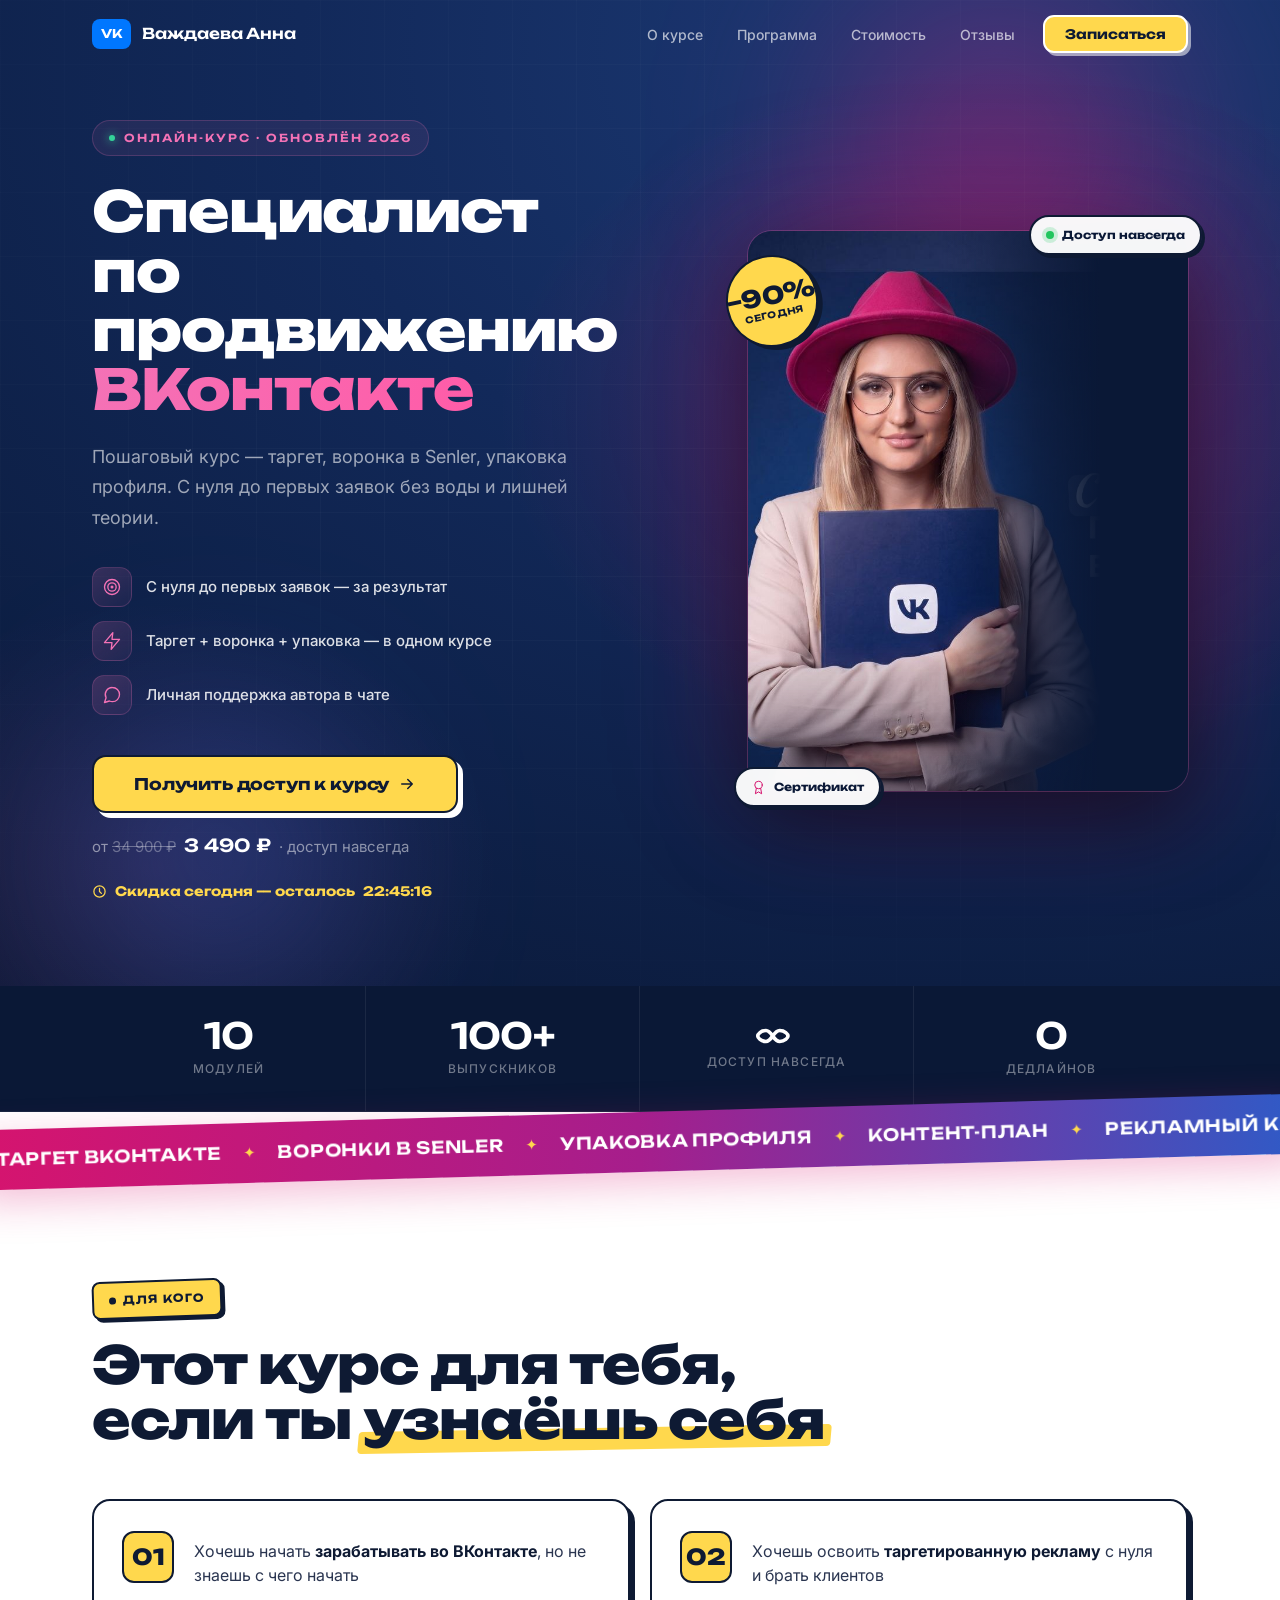
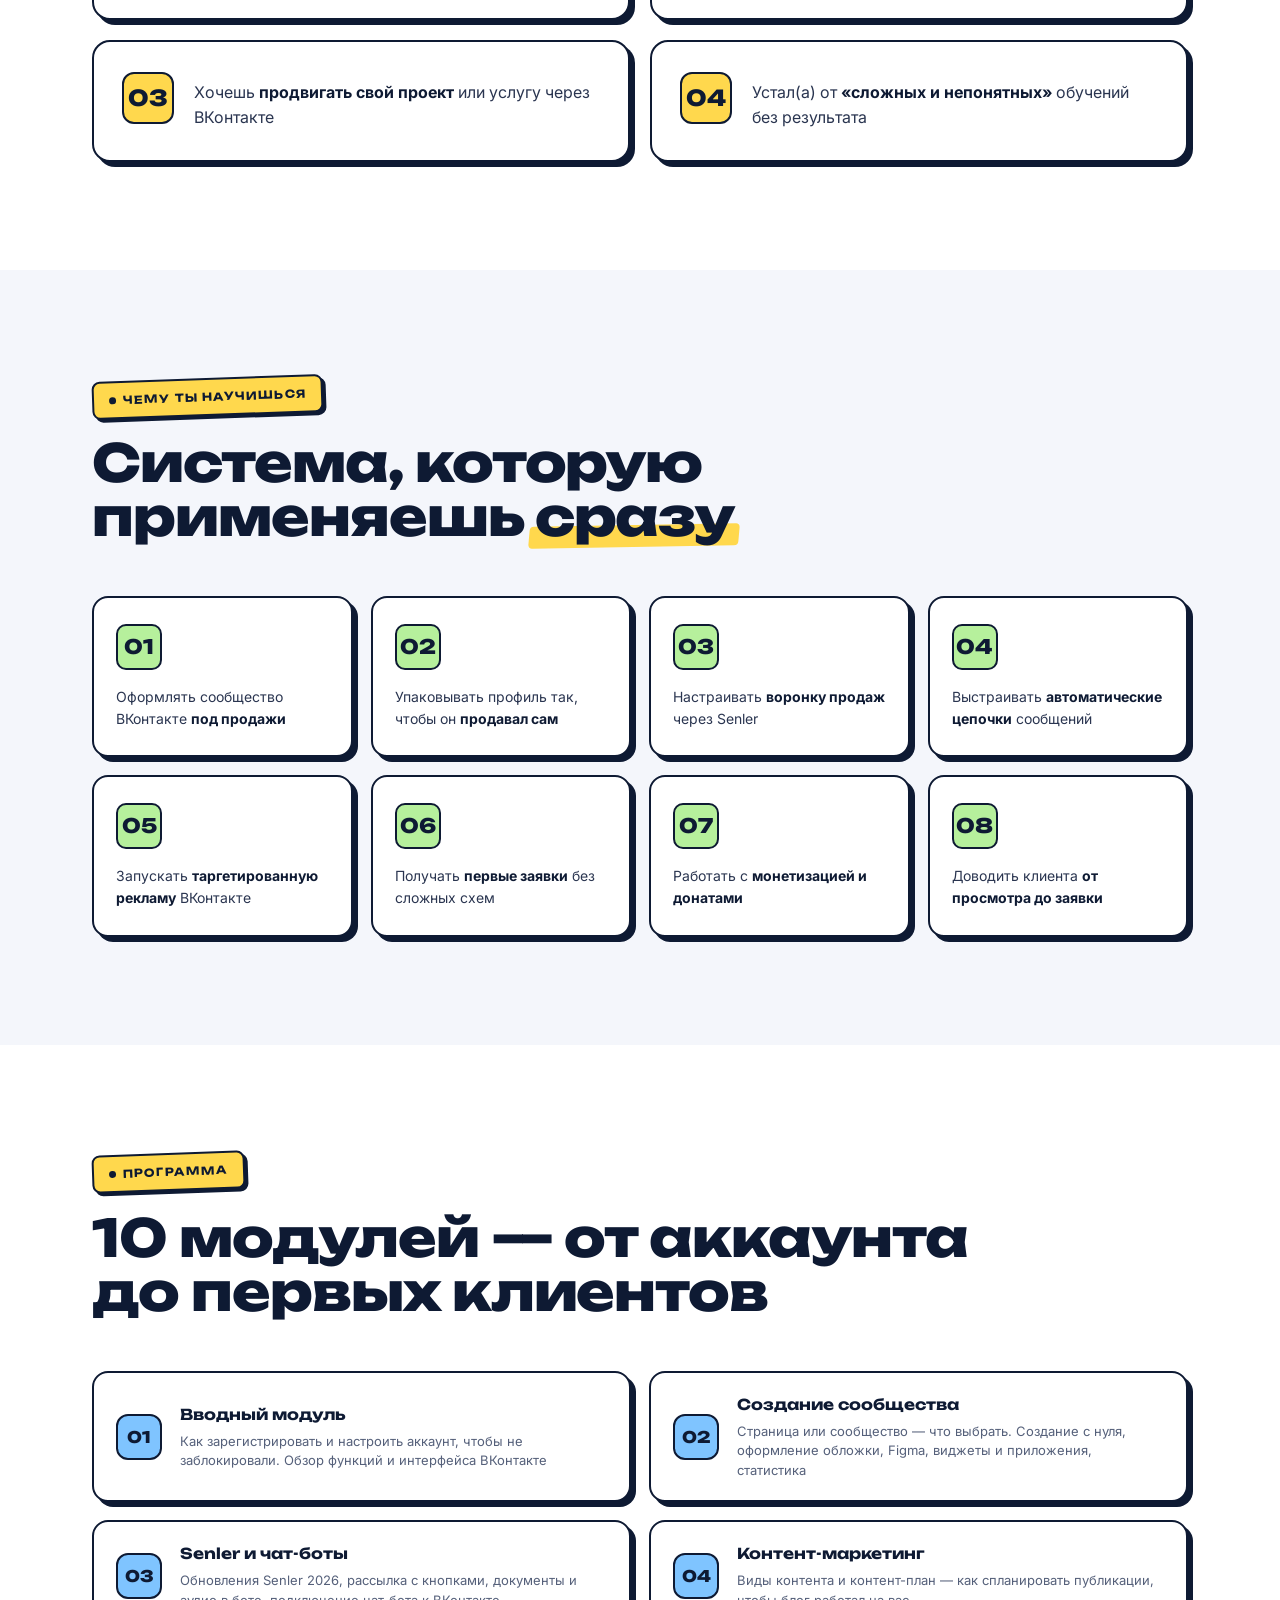
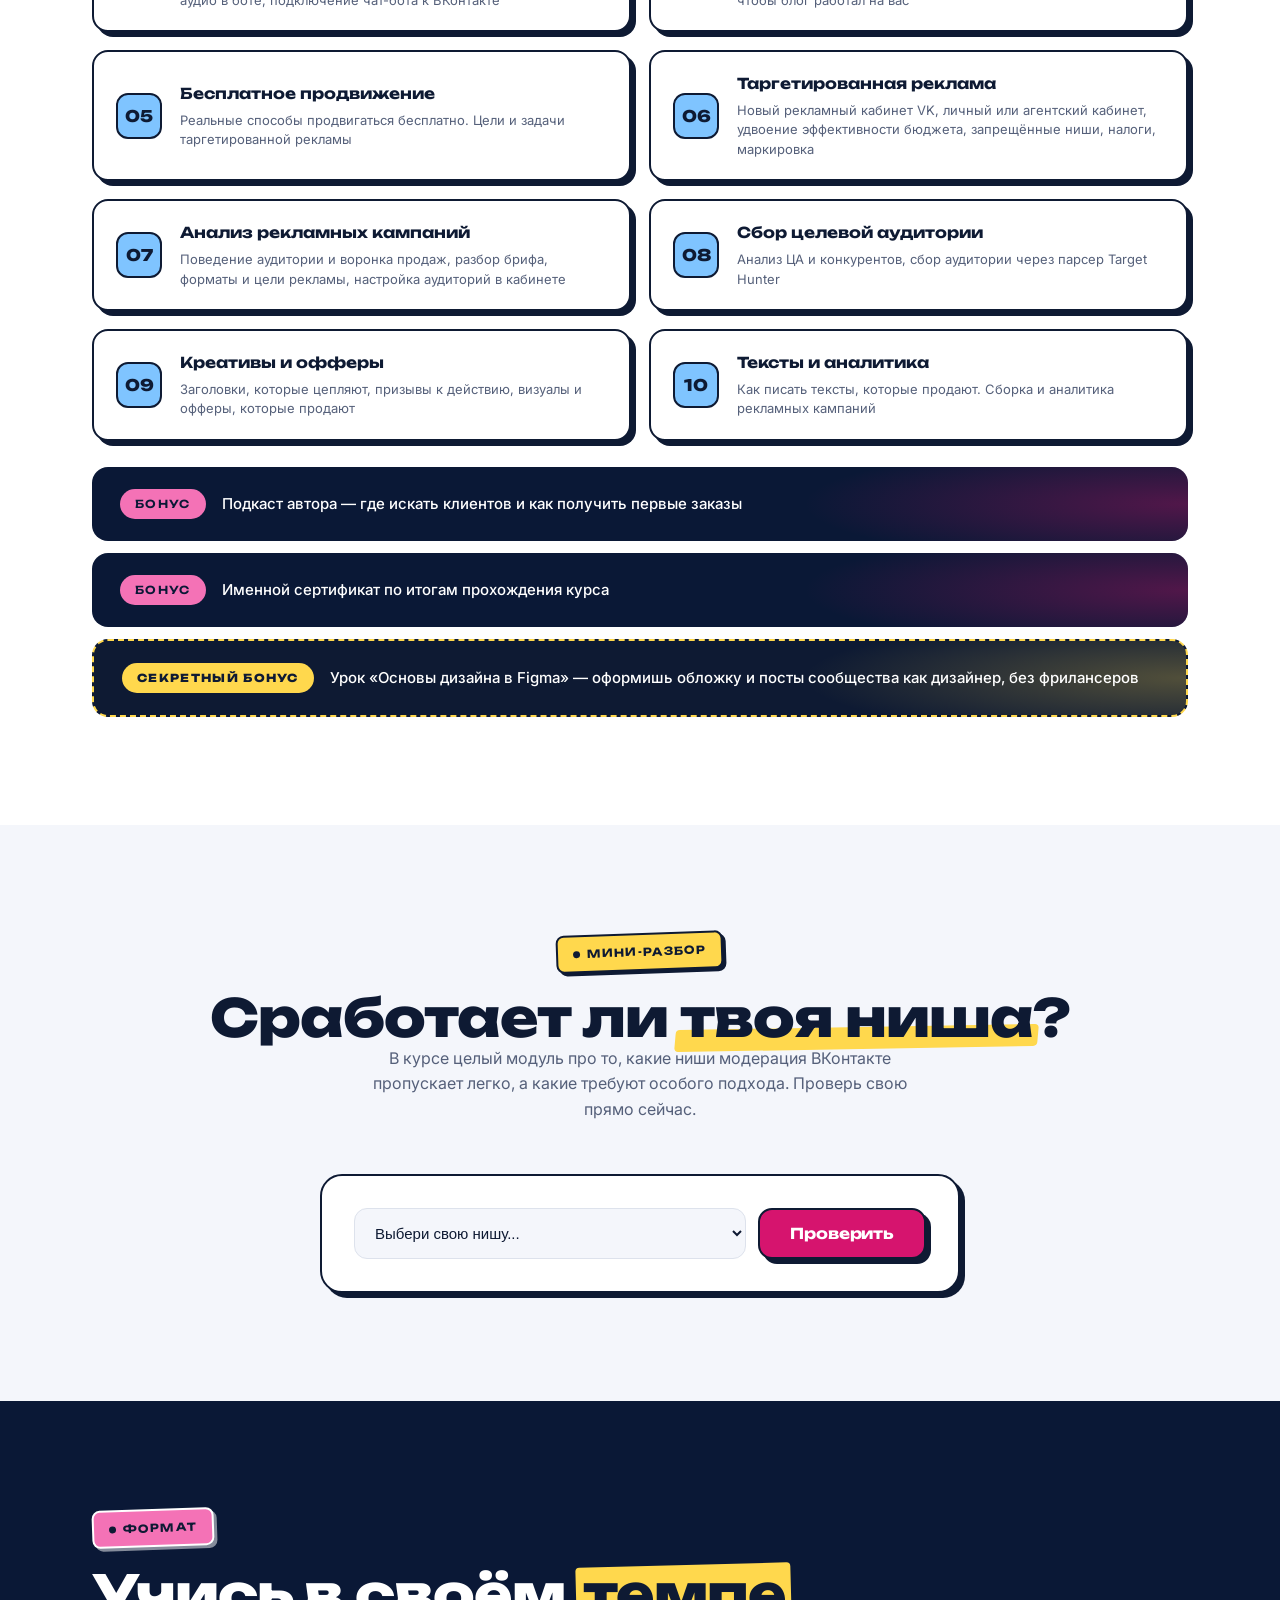
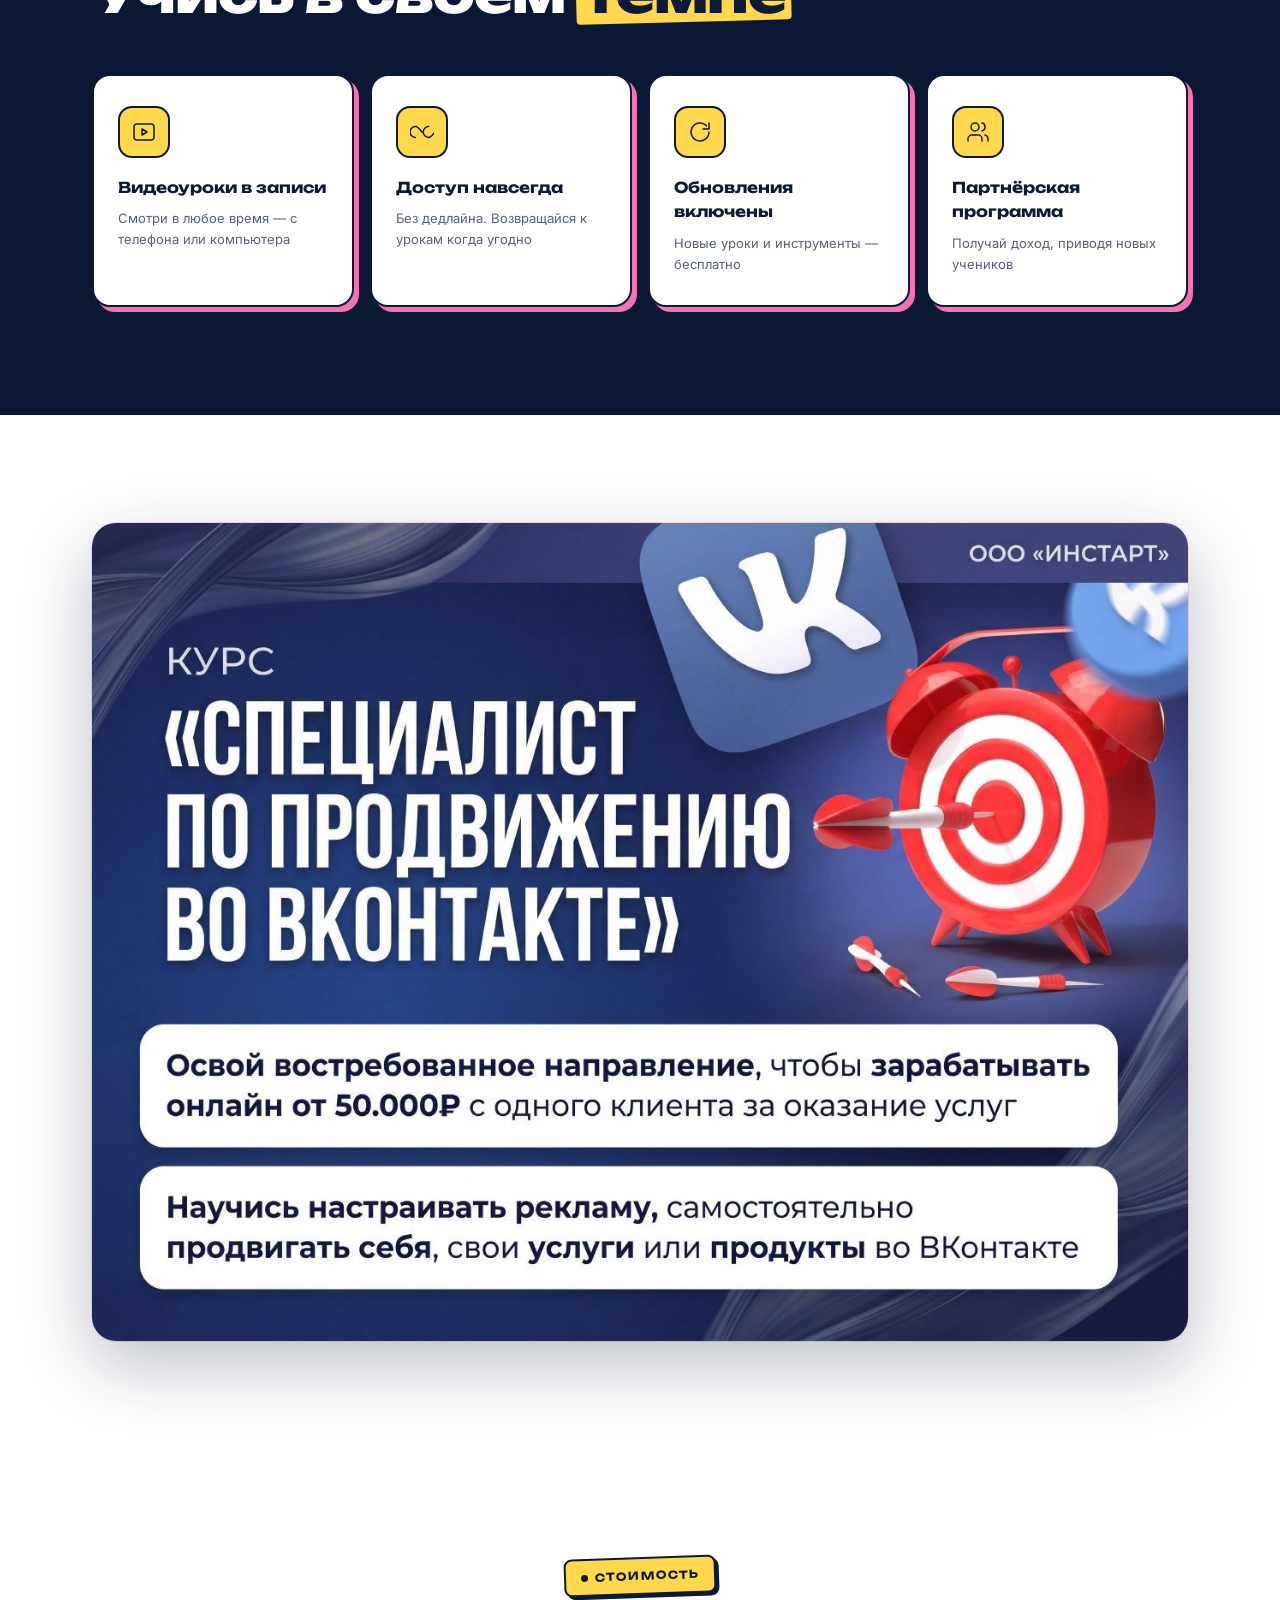
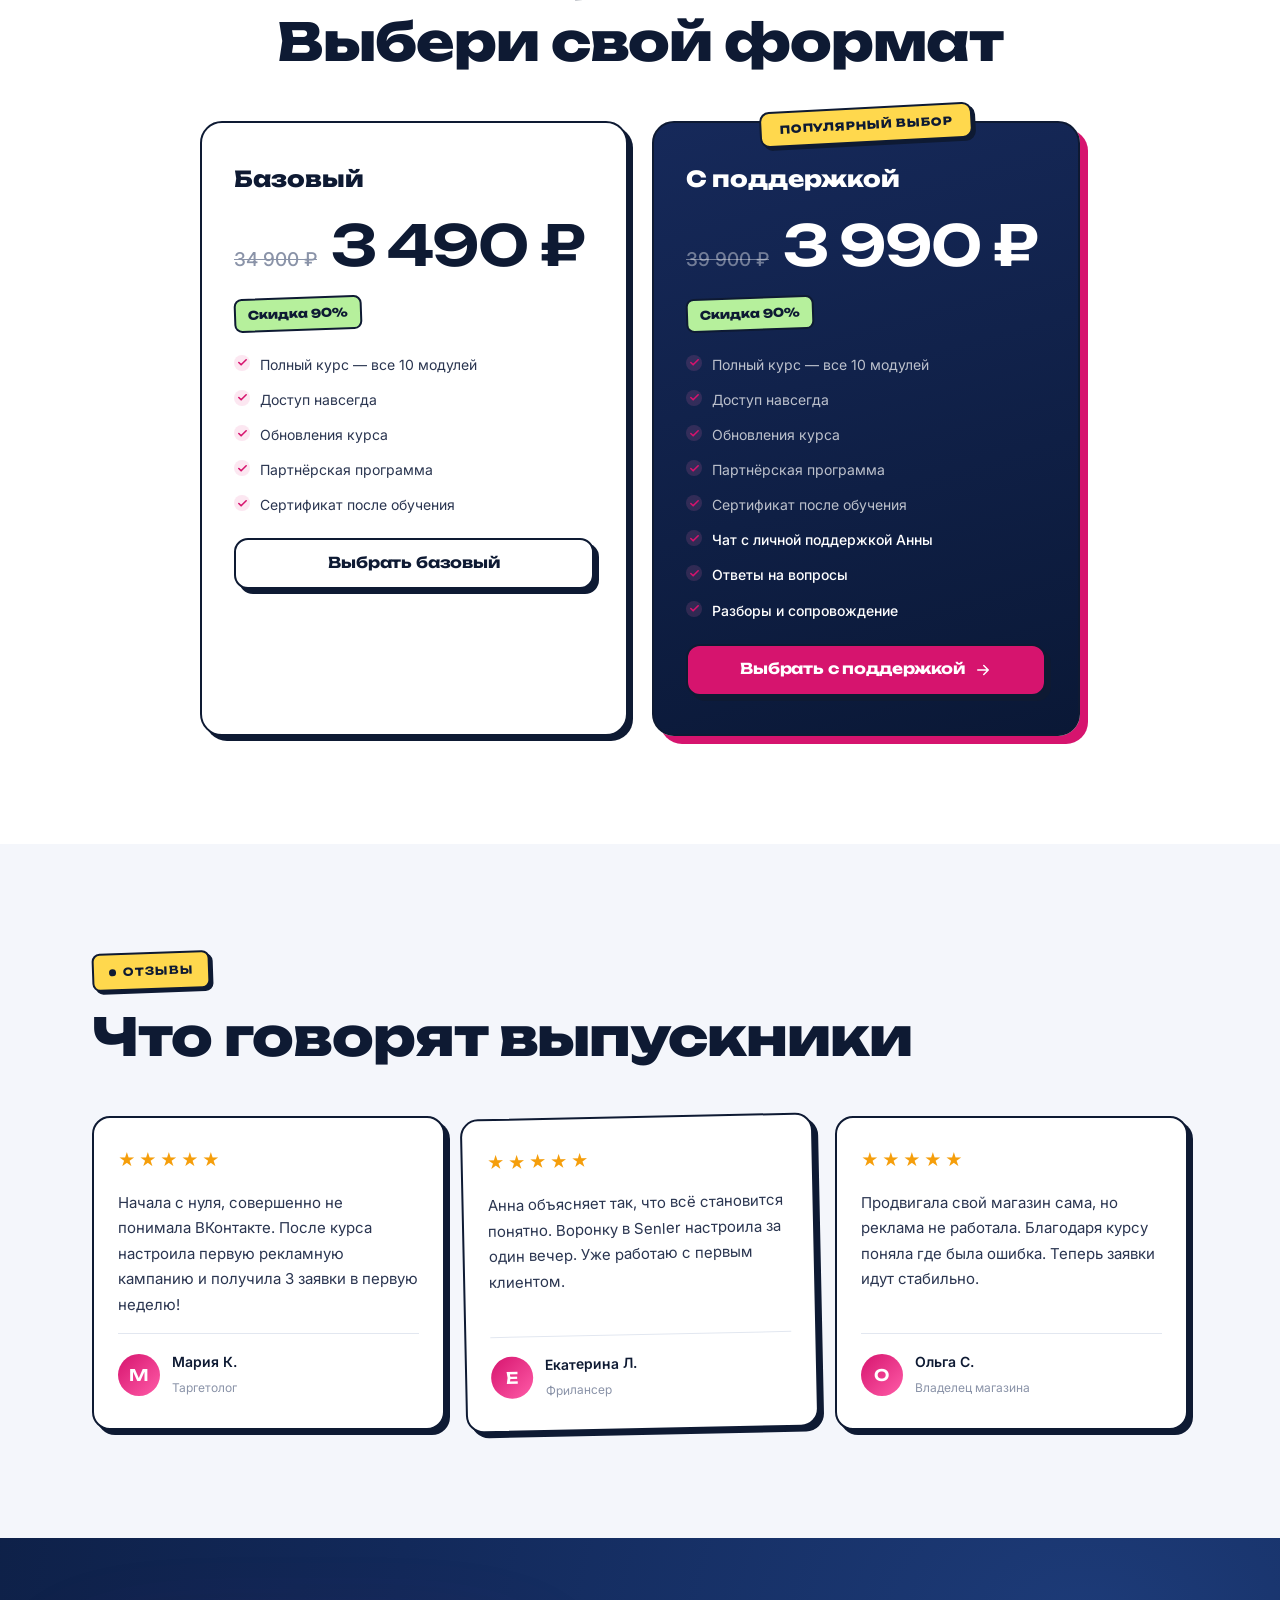
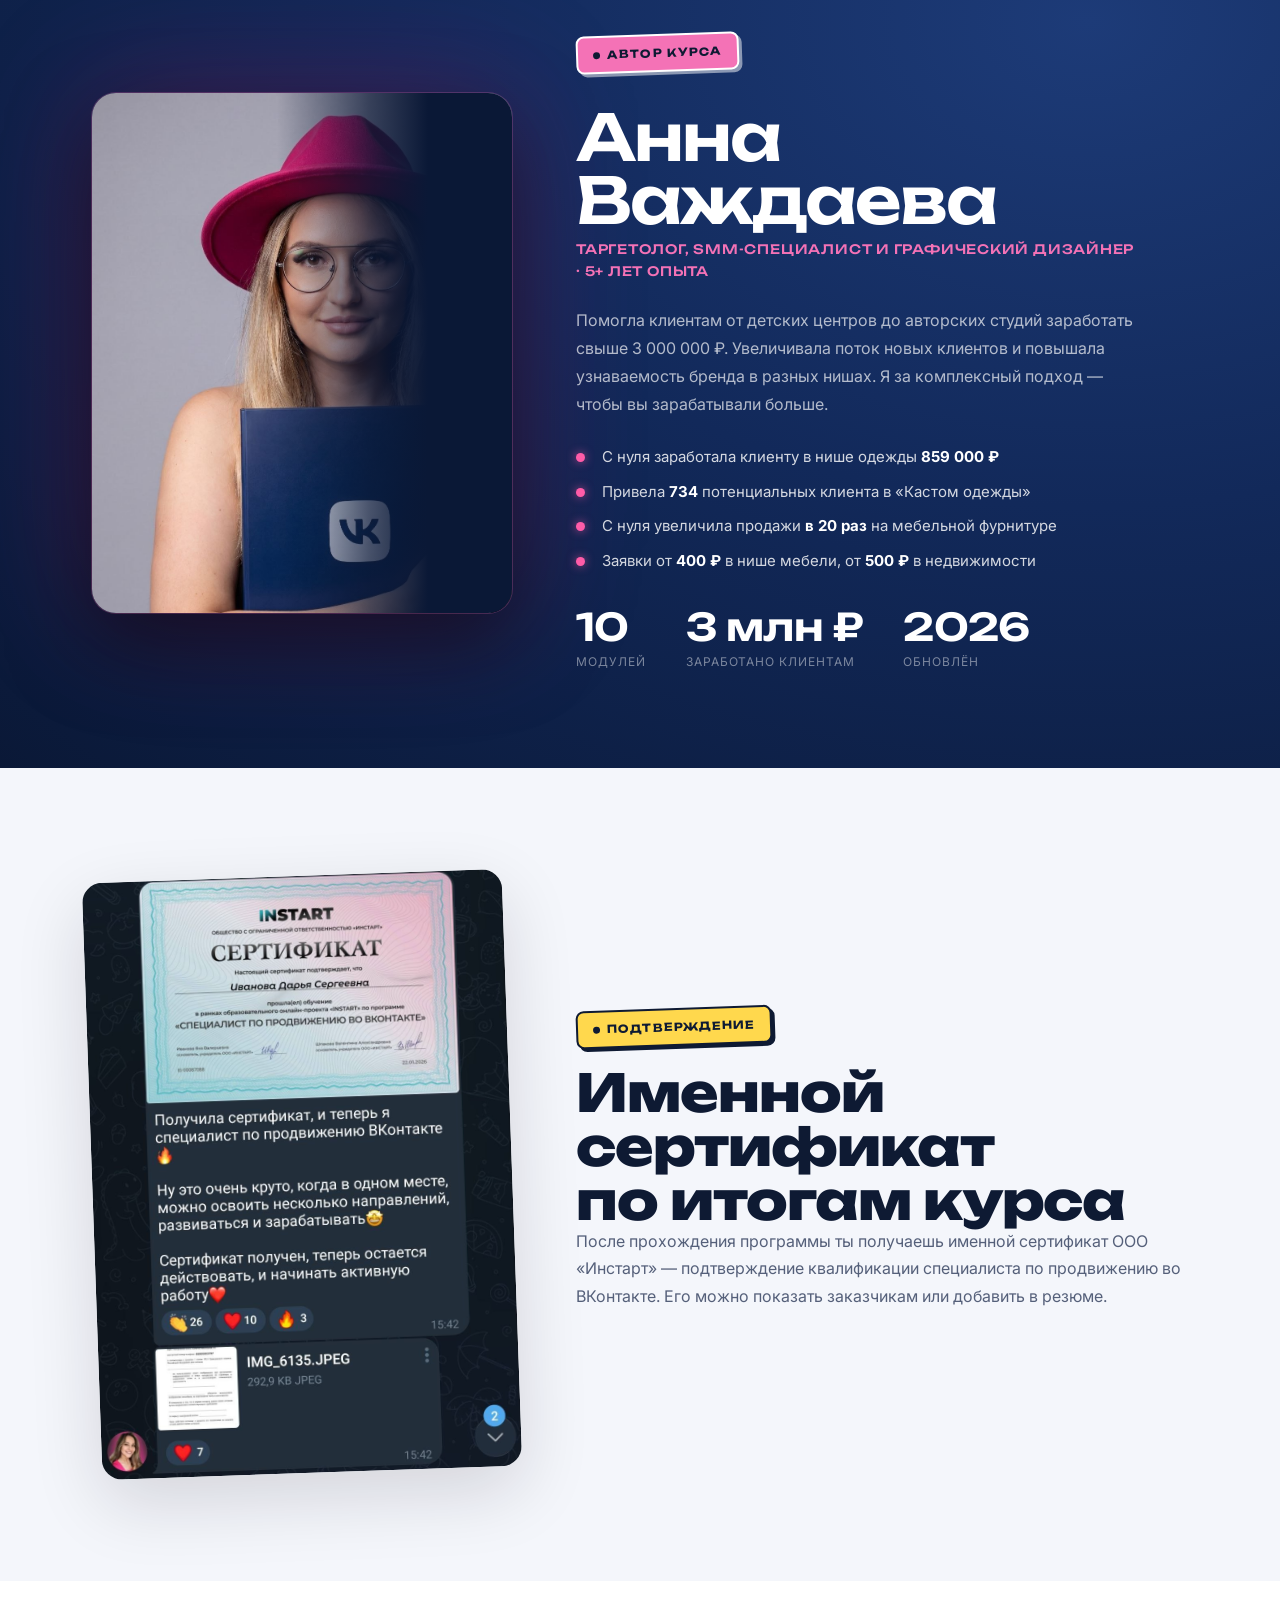
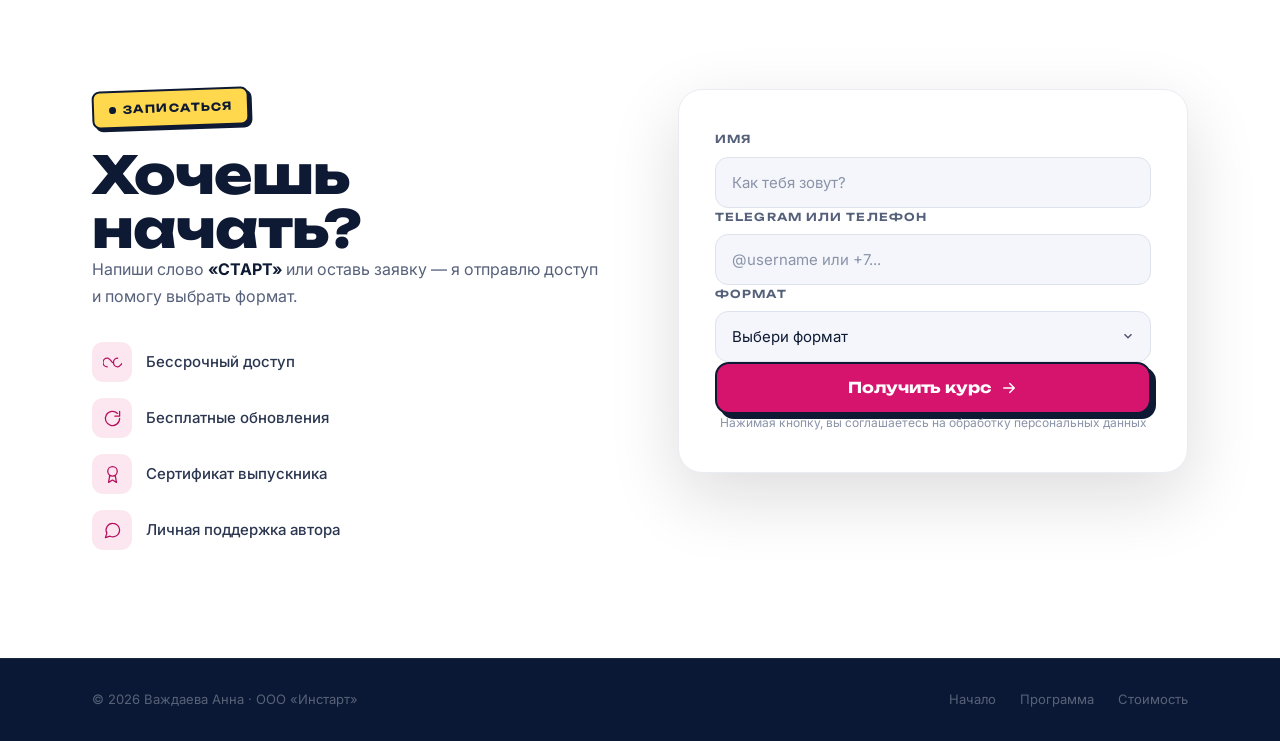
==== commit 74c7b8d0: "Replace text infinity glyph with proper SVG icon; rename module 05 to Besplatnoe prodvizhenie Co-Aut" ====
--- a/index.html
+++ b/index.html
@@ -110,7 +110,7 @@
     <div class="container stats__inner">
       <div class="stat-box"><strong data-count="10">0</strong><span>модулей</span></div>
       <div class="stat-box"><strong data-count="100" data-suffix="+">0</strong><span>выпускников</span></div>
-      <div class="stat-box"><strong>∞</strong><span>доступ навсегда</span></div>
+      <div class="stat-box"><strong class="stat-infinity"><svg viewBox="0 0 48 24" fill="none" stroke="currentColor" stroke-width="4" stroke-linecap="round"><path d="M12 6C6.5 6 3 10 3 12s3.5 6 9 6c6.5 0 8-12 15-12 5.5 0 9 4 9 6s-3.5 6-9 6c-7 0-8.5-12-15-12Z"/></svg></strong><span>доступ навсегда</span></div>
       <div class="stat-box"><strong data-count="0">0</strong><span>дедлайнов</span></div>
     </div>
   </div>
@@ -197,7 +197,7 @@
         <div class="mod reveal"><span class="mod__tag">02</span><div class="mod__body"><h3>Создание сообщества</h3><p>Страница или сообщество — что выбрать. Создание с нуля, оформление обложки, Figma, виджеты и приложения, статистика</p></div></div>
         <div class="mod reveal"><span class="mod__tag">03</span><div class="mod__body"><h3>Senler и чат-боты</h3><p>Обновления Senler 2026, рассылка с кнопками, документы и аудио в боте, подключение чат-бота к ВКонтакте</p></div></div>
         <div class="mod reveal"><span class="mod__tag">04</span><div class="mod__body"><h3>Контент-маркетинг</h3><p>Виды контента и контент-план — как спланировать публикации, чтобы блог работал на вас</p></div></div>
-        <div class="mod reveal"><span class="mod__tag">05</span><div class="mod__body"><h3>Продвижение</h3><p>Реальные способы продвигаться бесплатно. Цели и задачи таргетированной рекламы</p></div></div>
+        <div class="mod reveal"><span class="mod__tag">05</span><div class="mod__body"><h3>Бесплатное продвижение</h3><p>Реальные способы продвигаться бесплатно. Цели и задачи таргетированной рекламы</p></div></div>
         <div class="mod reveal"><span class="mod__tag">06</span><div class="mod__body"><h3>Таргетированная реклама</h3><p>Новый рекламный кабинет VK, личный или агентский кабинет, удвоение эффективности бюджета, запрещённые ниши, налоги, маркировка</p></div></div>
         <div class="mod reveal"><span class="mod__tag">07</span><div class="mod__body"><h3>Анализ рекламных кампаний</h3><p>Поведение аудитории и воронка продаж, разбор брифа, форматы и цели рекламы, настройка аудиторий в кабинете</p></div></div>
         <div class="mod reveal"><span class="mod__tag">08</span><div class="mod__body"><h3>Сбор целевой аудитории</h3><p>Анализ ЦА и конкурентов, сбор аудитории через парсер Target Hunter</p></div></div>
--- a/styles.css
+++ b/styles.css
@@ -387,6 +387,8 @@
 }
 .stats__inner .stat-box:last-child { border-right: none; }
 .stat-box strong { font-family: var(--disp); font-size: 36px; font-weight: 600; color: #fff; letter-spacing: -.02em; line-height: 1; }
+.stat-infinity { display: flex; align-items: center; justify-content: center; }
+.stat-infinity svg { width: 44px; height: 22px; color: #fff; }
 .stat-box span { font-size: 12px; color: rgba(255,255,255,.42); text-transform: uppercase; letter-spacing: .1em; font-weight: 500; }
 
 /* =============================================
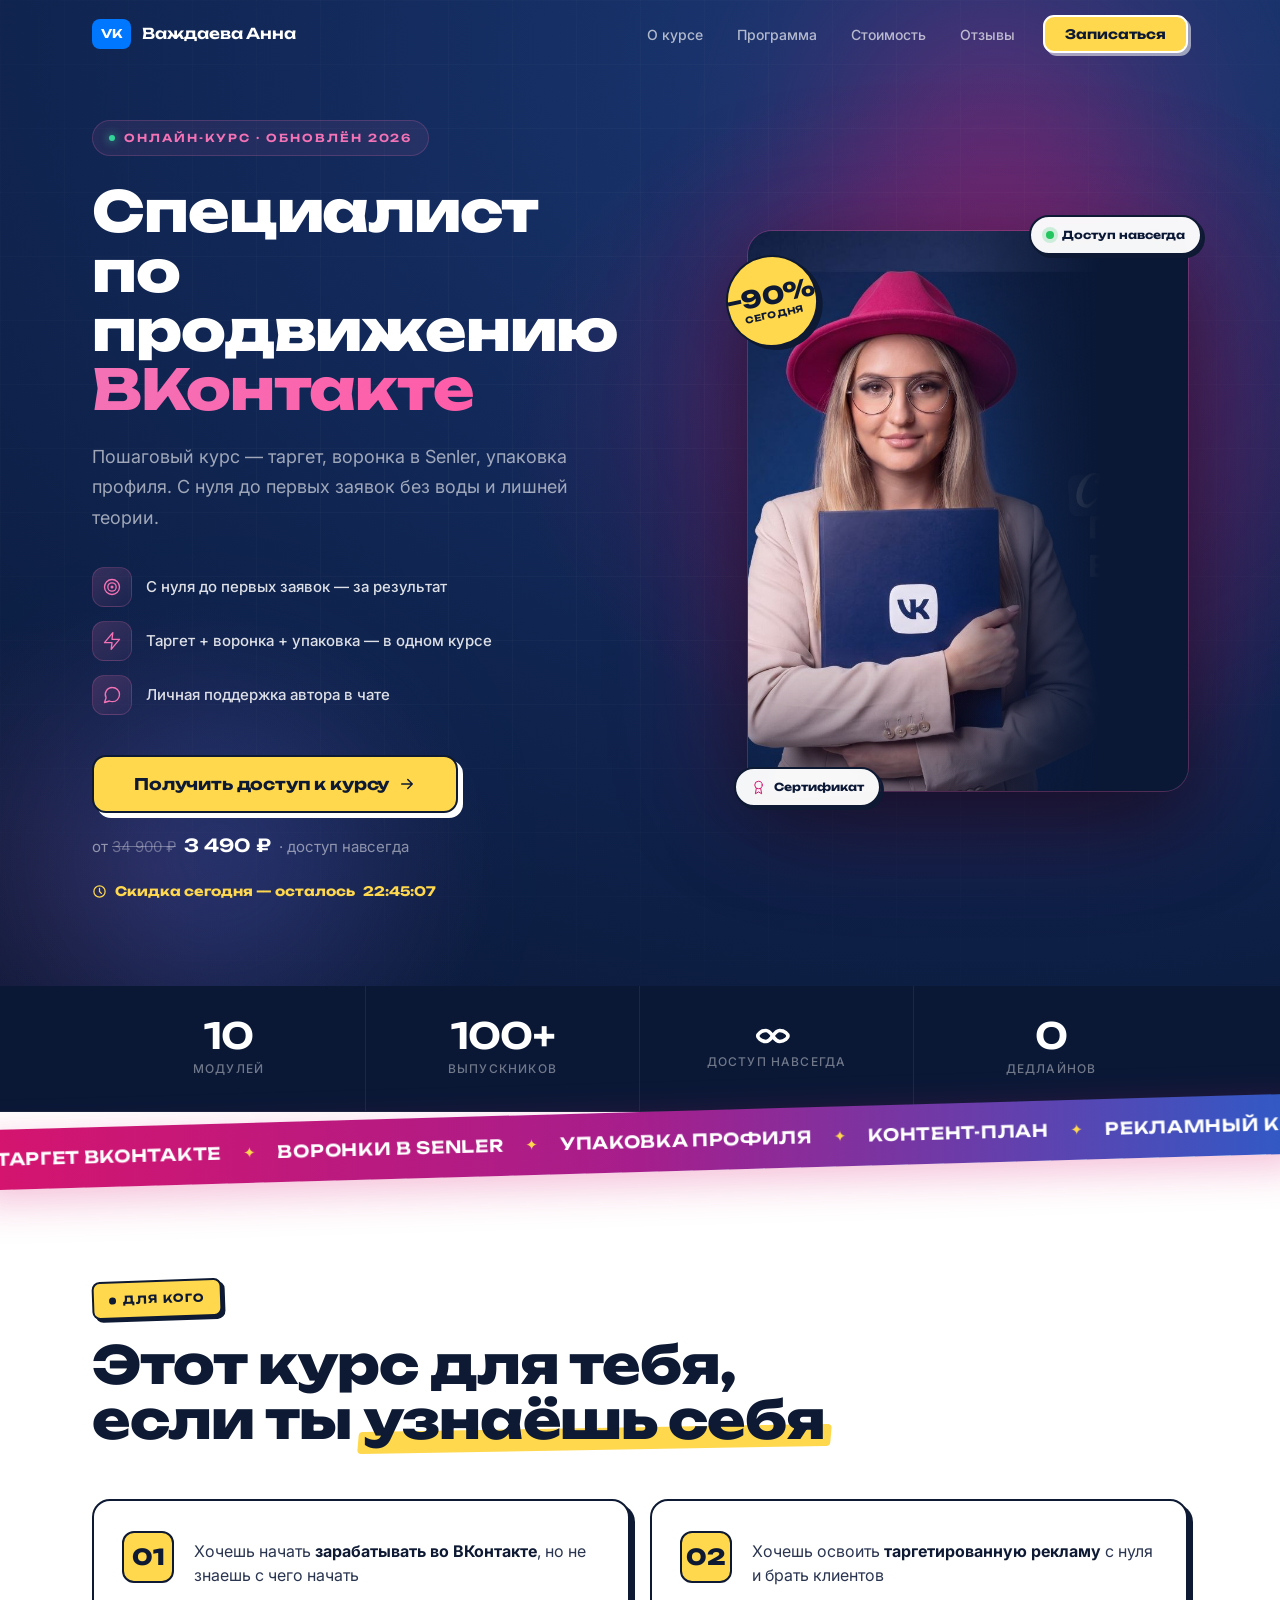
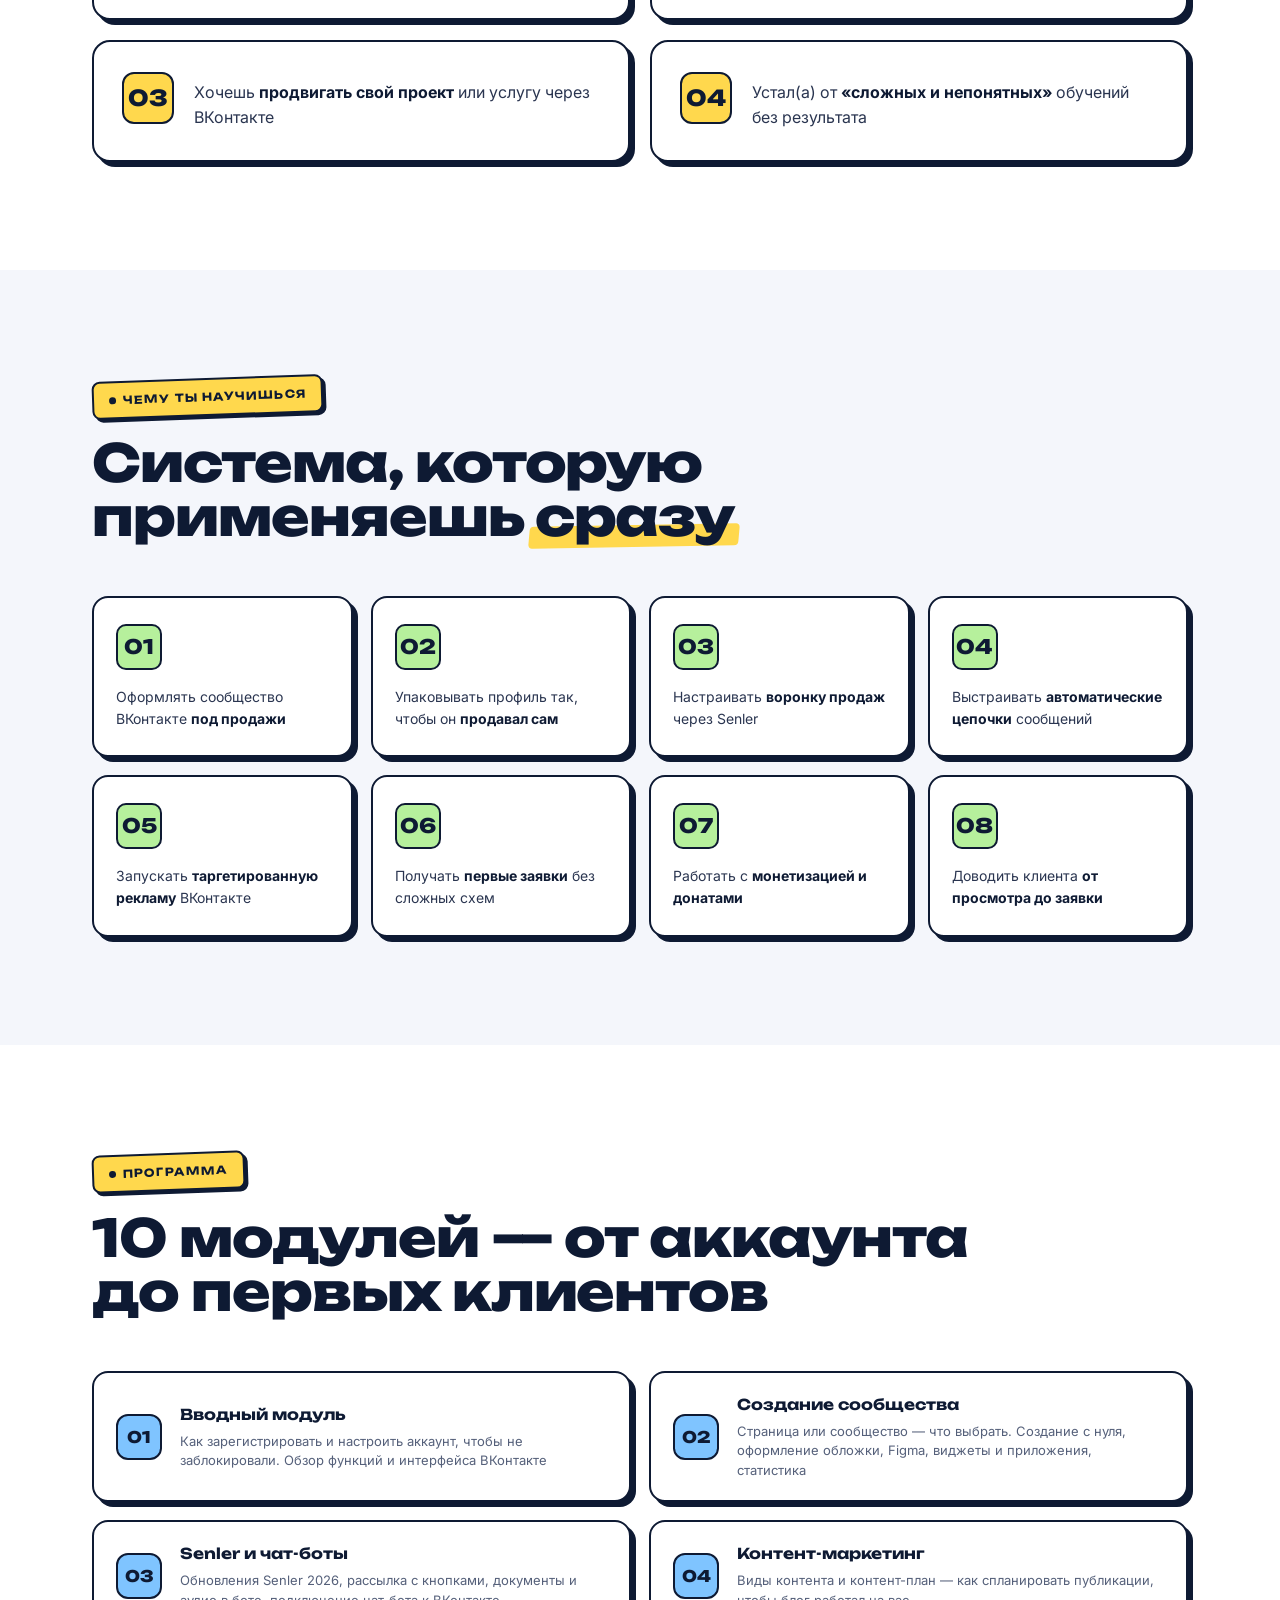
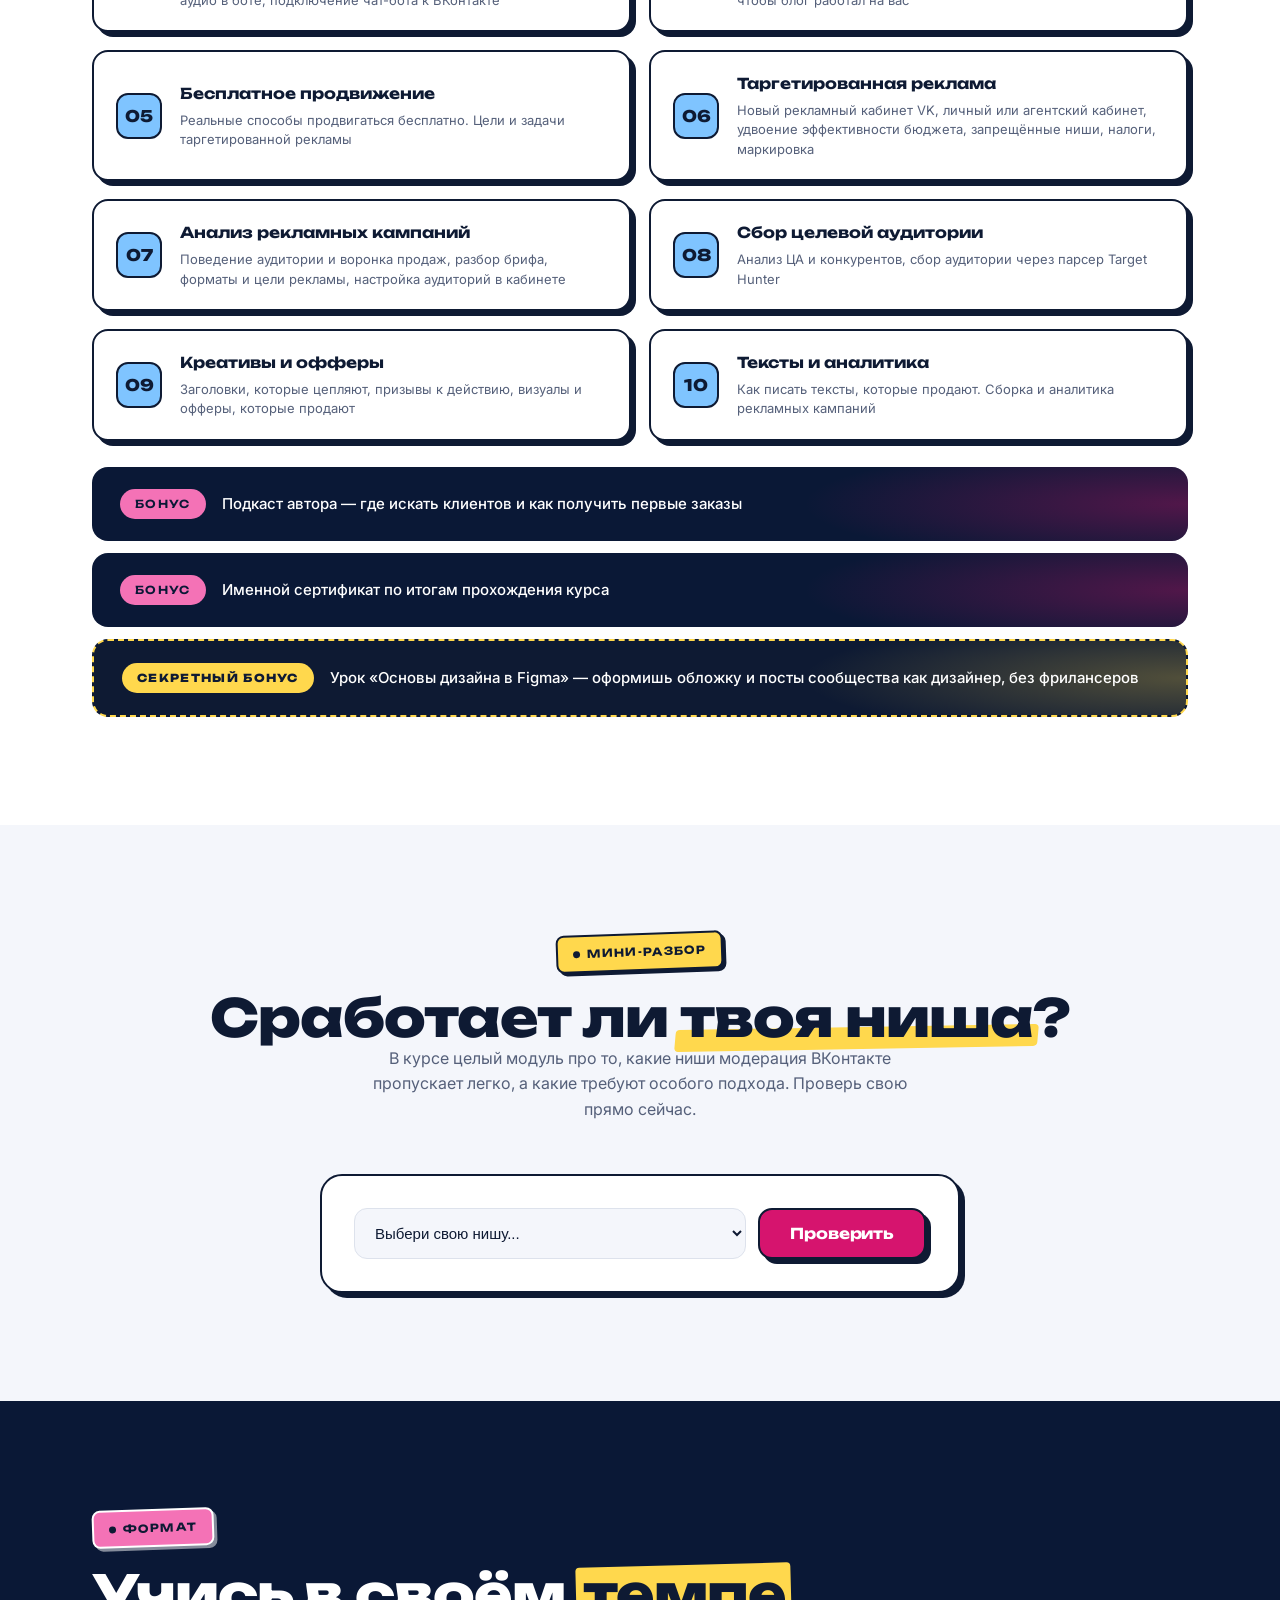
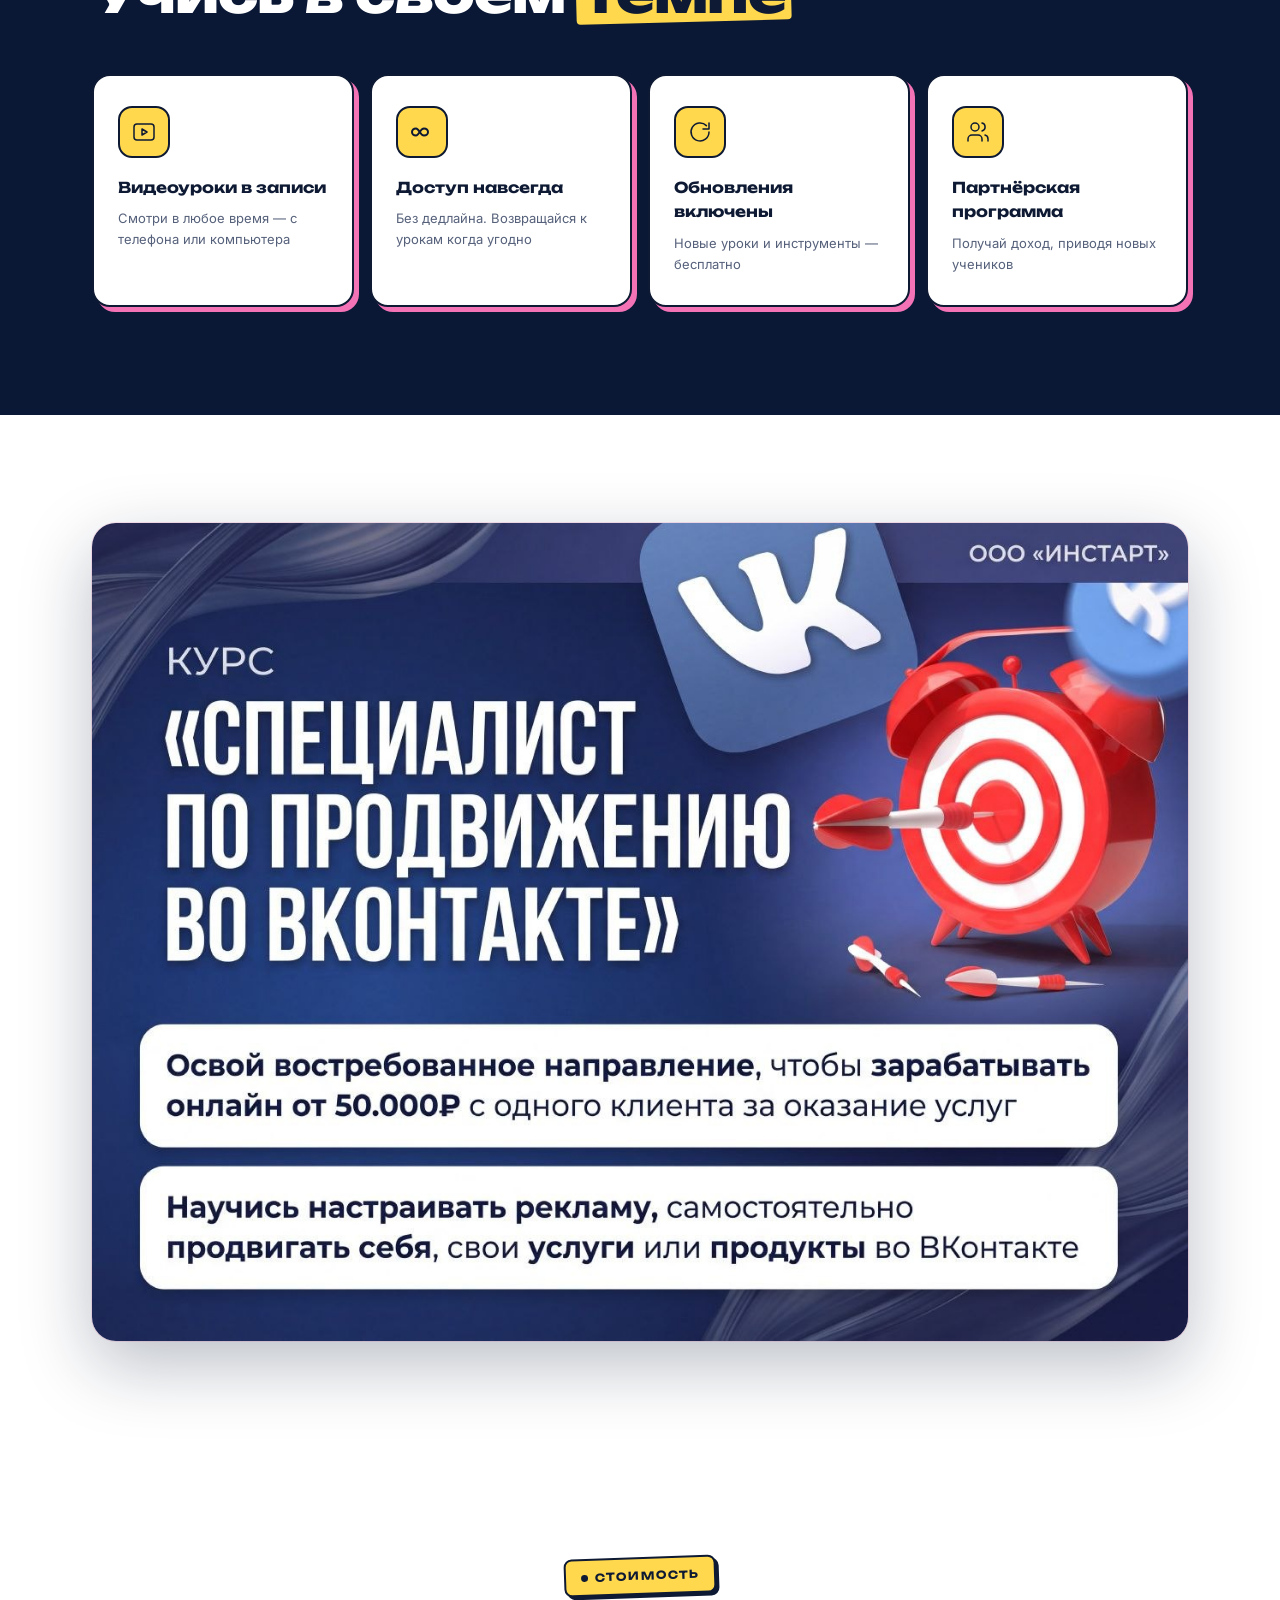
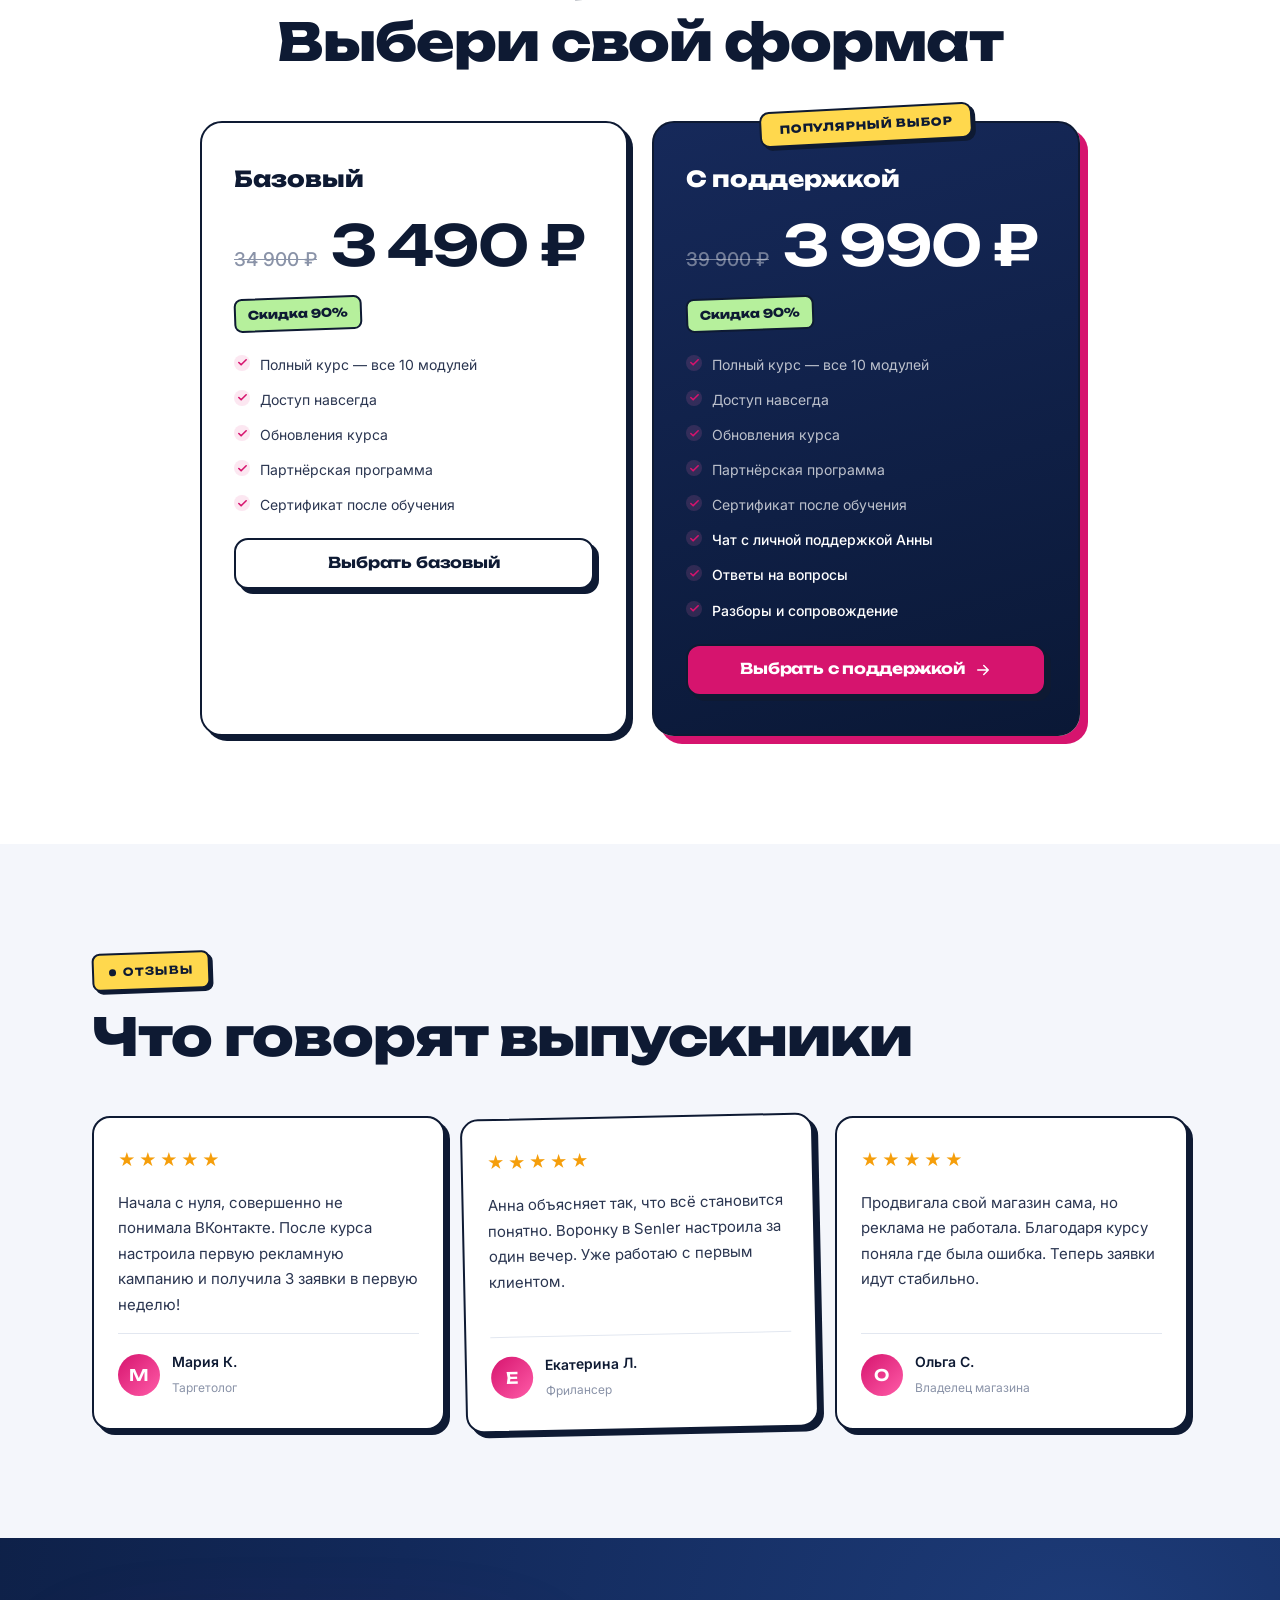
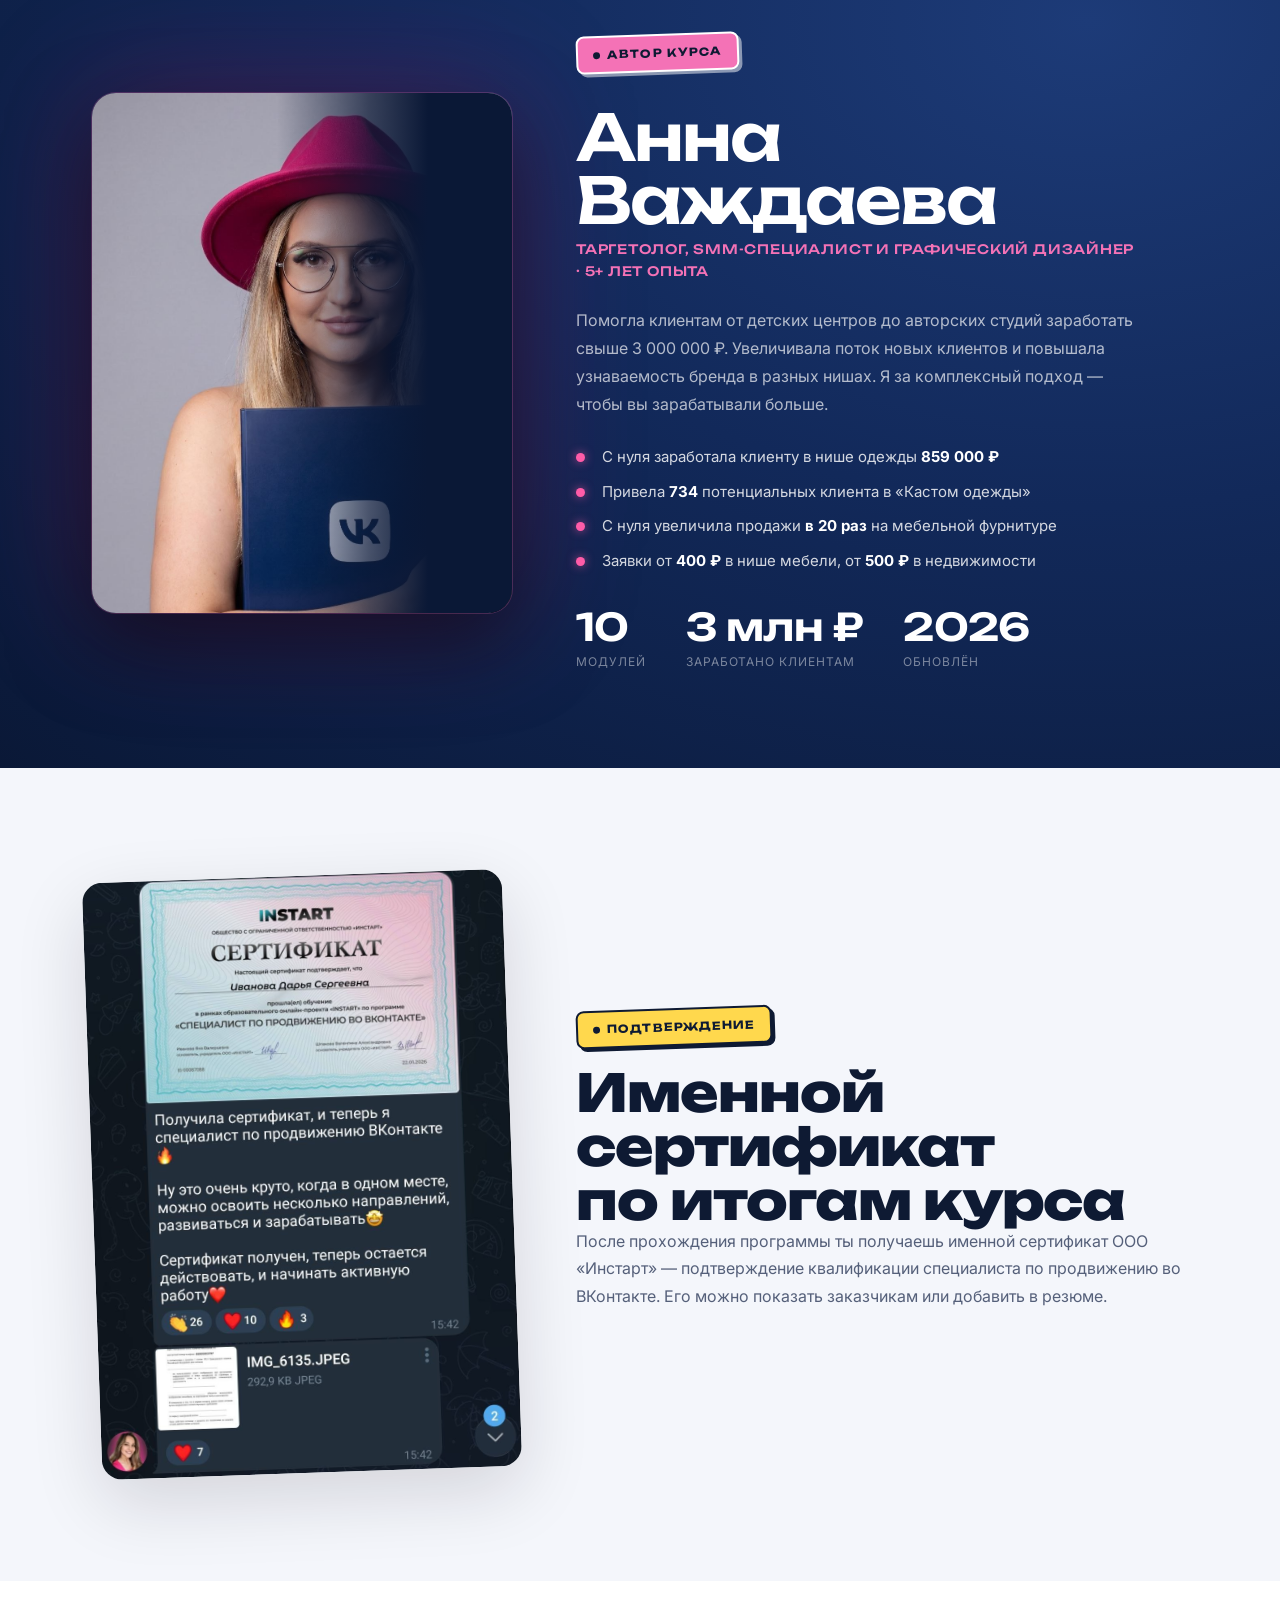
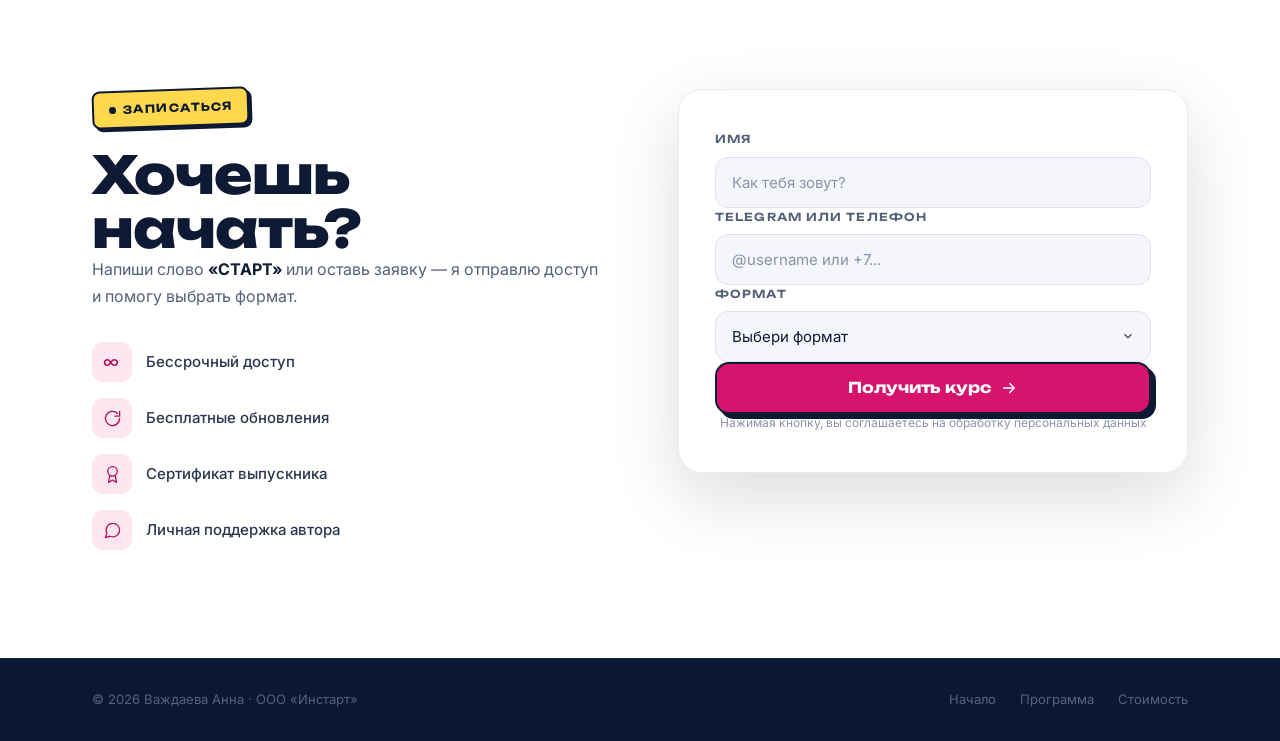
==== commit 94f159ea: "Fix ugly infinity icon in yellow badges (format cards + guarantees) - use same smooth lemniscate pat" ====
--- a/index.html
+++ b/index.html
@@ -279,7 +279,7 @@
           <h3>Видеоуроки в записи</h3><p>Смотри в любое время — с телефона или компьютера</p>
         </div>
         <div class="fmt-card reveal">
-          <span class="fmt-icon"><svg viewBox="0 0 24 24" fill="none" stroke="currentColor" stroke-width="1.5" stroke-linecap="round" stroke-linejoin="round"><path d="M18.6 6.6a5 5 0 1 0 0 10.8c1.7 0 3.1-.9 6.4-5.4M5.4 17.4a5 5 0 1 1 0-10.8c1.7 0 3.1.9 6.4 5.4"/></svg></span>
+          <span class="fmt-icon"><svg viewBox="0 0 24 24" fill="none" stroke="currentColor" stroke-width="2" stroke-linecap="round"><path d="M6 8.5C3.5 8.5 2 10.2 2 12s1.5 3.5 4 3.5c3.2 0 4-7 8-7 2.5 0 4 1.7 4 3.5s-1.5 3.5-4 3.5c-4 0-4.8-7-8-7Z"/></svg></span>
           <h3>Доступ навсегда</h3><p>Без дедлайна. Возвращайся к урокам когда угодно</p>
         </div>
         <div class="fmt-card reveal">
@@ -436,7 +436,7 @@
           <h2 class="h2">Хочешь начать?</h2>
           <p class="contact-desc">Напиши слово <strong>«СТАРТ»</strong> или оставь заявку — я отправлю доступ и помогу выбрать формат.</p>
           <div class="guarantees">
-            <div class="g-row"><span class="g-ic"><svg viewBox="0 0 24 24" fill="none" stroke="currentColor" stroke-width="1.6" stroke-linecap="round" stroke-linejoin="round"><path d="M18.6 6.6a5 5 0 1 0 0 10.8c1.7 0 3.1-.9 6.4-5.4M5.4 17.4a5 5 0 1 1 0-10.8c1.7 0 3.1.9 6.4 5.4"/></svg></span><p>Бессрочный доступ</p></div>
+            <div class="g-row"><span class="g-ic"><svg viewBox="0 0 24 24" fill="none" stroke="currentColor" stroke-width="2" stroke-linecap="round"><path d="M6 8.5C3.5 8.5 2 10.2 2 12s1.5 3.5 4 3.5c3.2 0 4-7 8-7 2.5 0 4 1.7 4 3.5s-1.5 3.5-4 3.5c-4 0-4.8-7-8-7Z"/></svg></span><p>Бессрочный доступ</p></div>
             <div class="g-row"><span class="g-ic"><svg viewBox="0 0 24 24" fill="none" stroke="currentColor" stroke-width="1.6" stroke-linecap="round" stroke-linejoin="round"><path d="M21 12a9 9 0 1 1-2.6-6.4M21 3v6h-6"/></svg></span><p>Бесплатные обновления</p></div>
             <div class="g-row"><span class="g-ic"><svg viewBox="0 0 24 24" fill="none" stroke="currentColor" stroke-width="1.6" stroke-linecap="round" stroke-linejoin="round"><circle cx="12" cy="8" r="6"/><path d="M8.5 13.5 7 22l5-3 5 3-1.5-8.5"/></svg></span><p>Сертификат выпускника</p></div>
             <div class="g-row"><span class="g-ic"><svg viewBox="0 0 24 24" fill="none" stroke="currentColor" stroke-width="1.6" stroke-linecap="round" stroke-linejoin="round"><path d="M21 11.5a8.38 8.38 0 0 1-8.5 8.5 8.5 8.5 0 0 1-3.6-.8L3 21l1.9-5.7A8.38 8.38 0 0 1 12.5 3 8.5 8.5 0 0 1 21 11.5Z"/></svg></span><p>Личная поддержка автора</p></div>
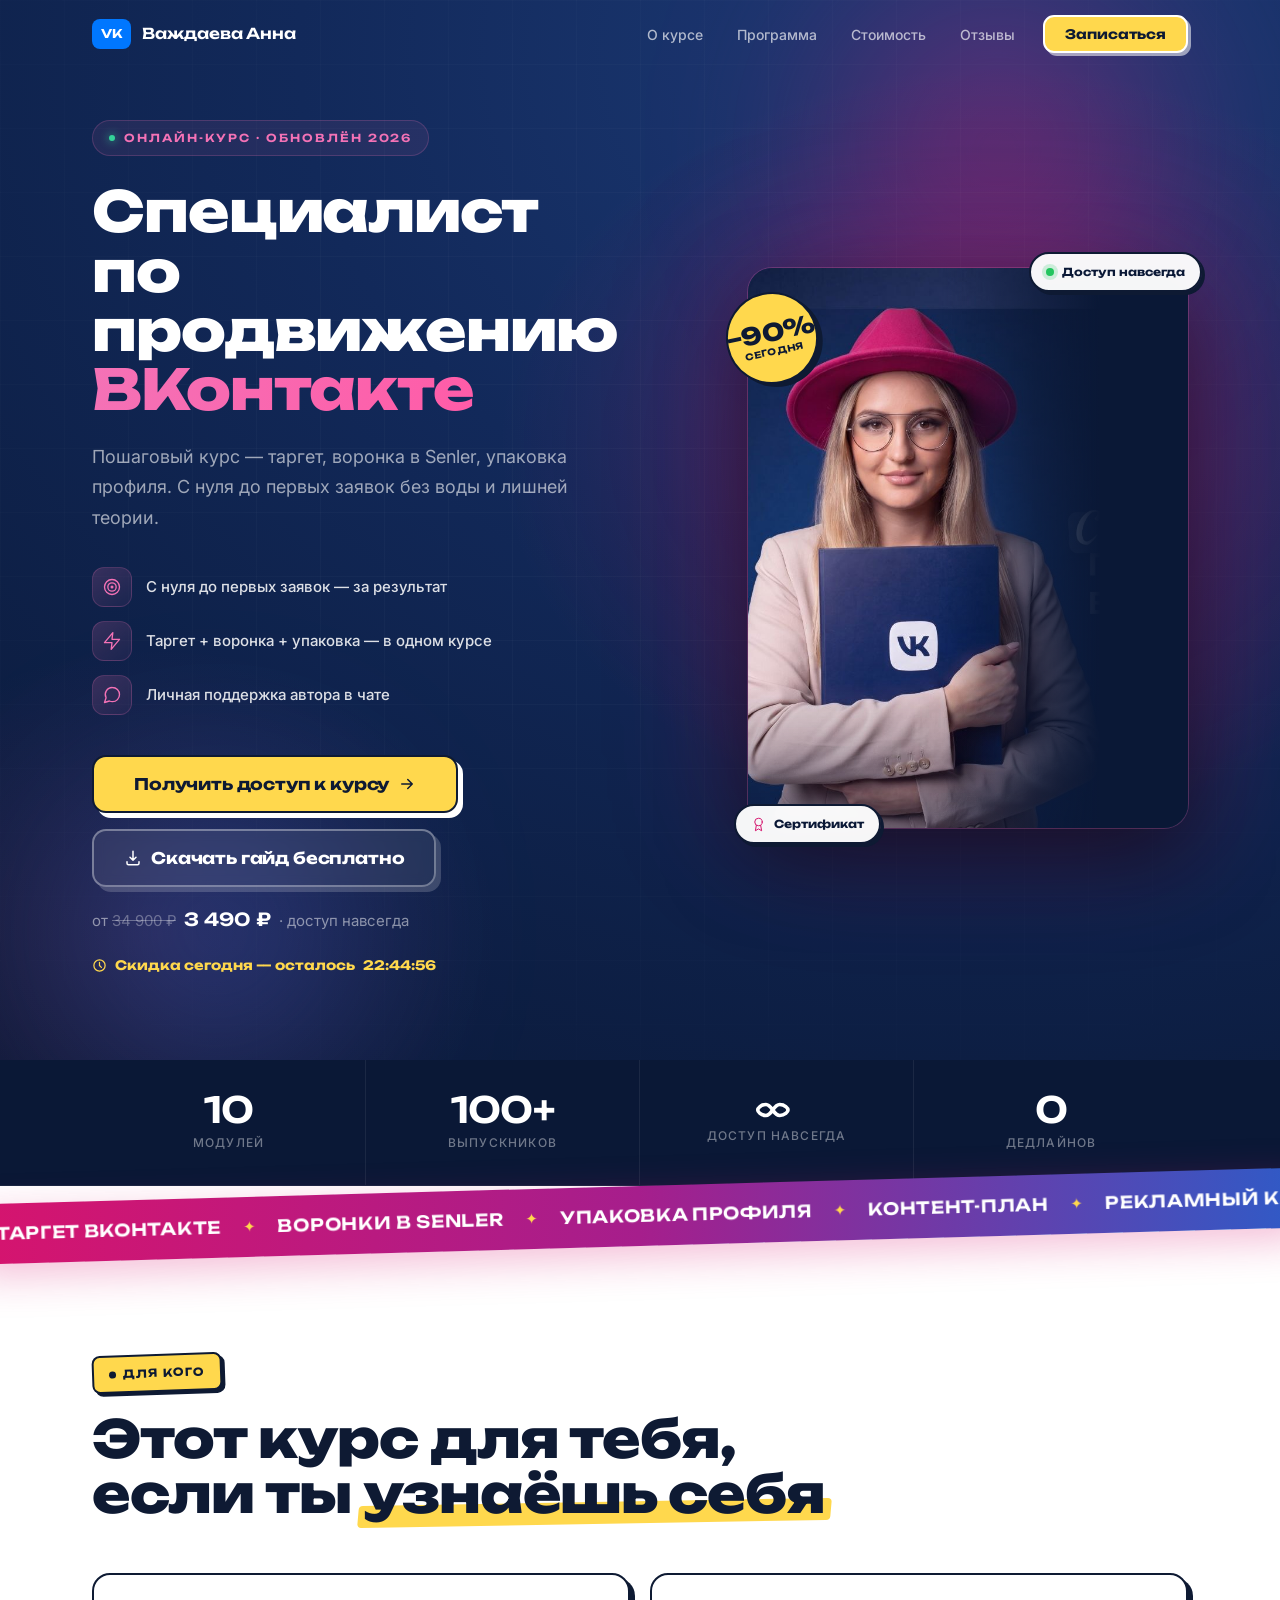
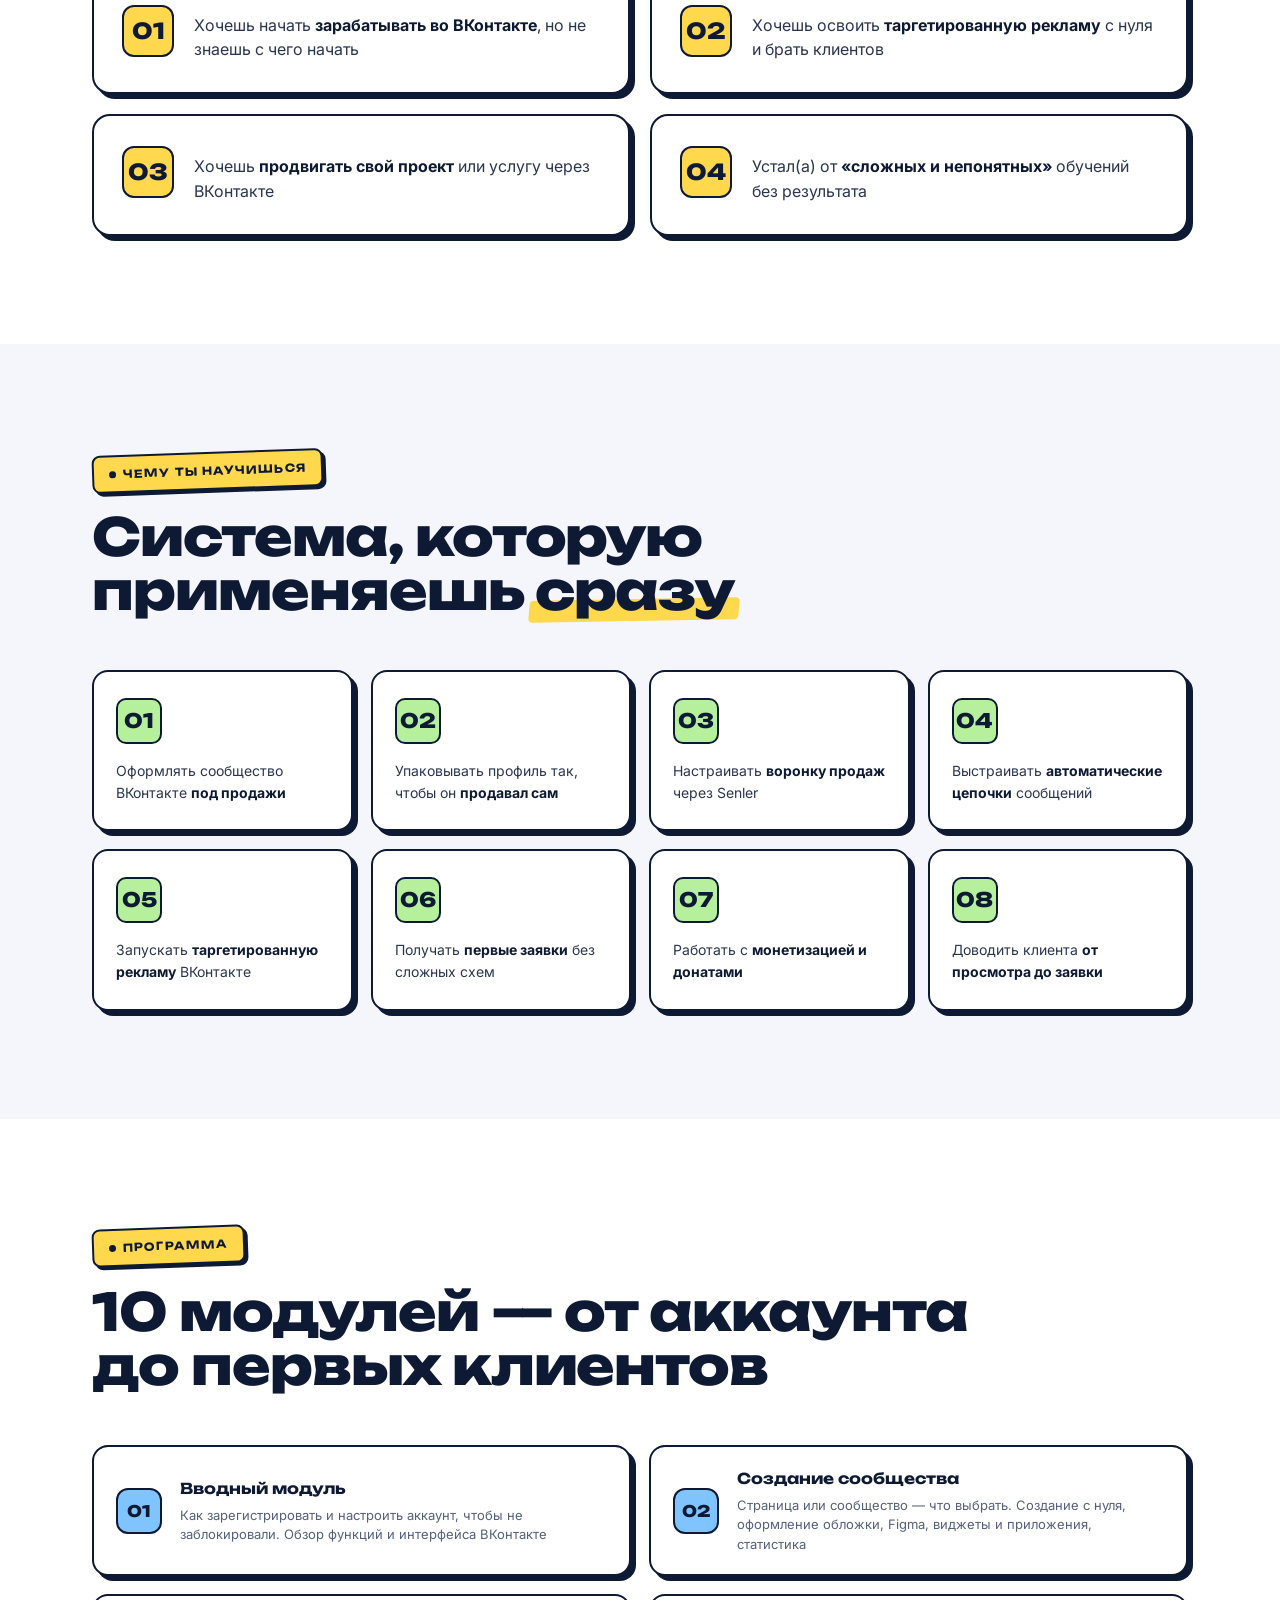
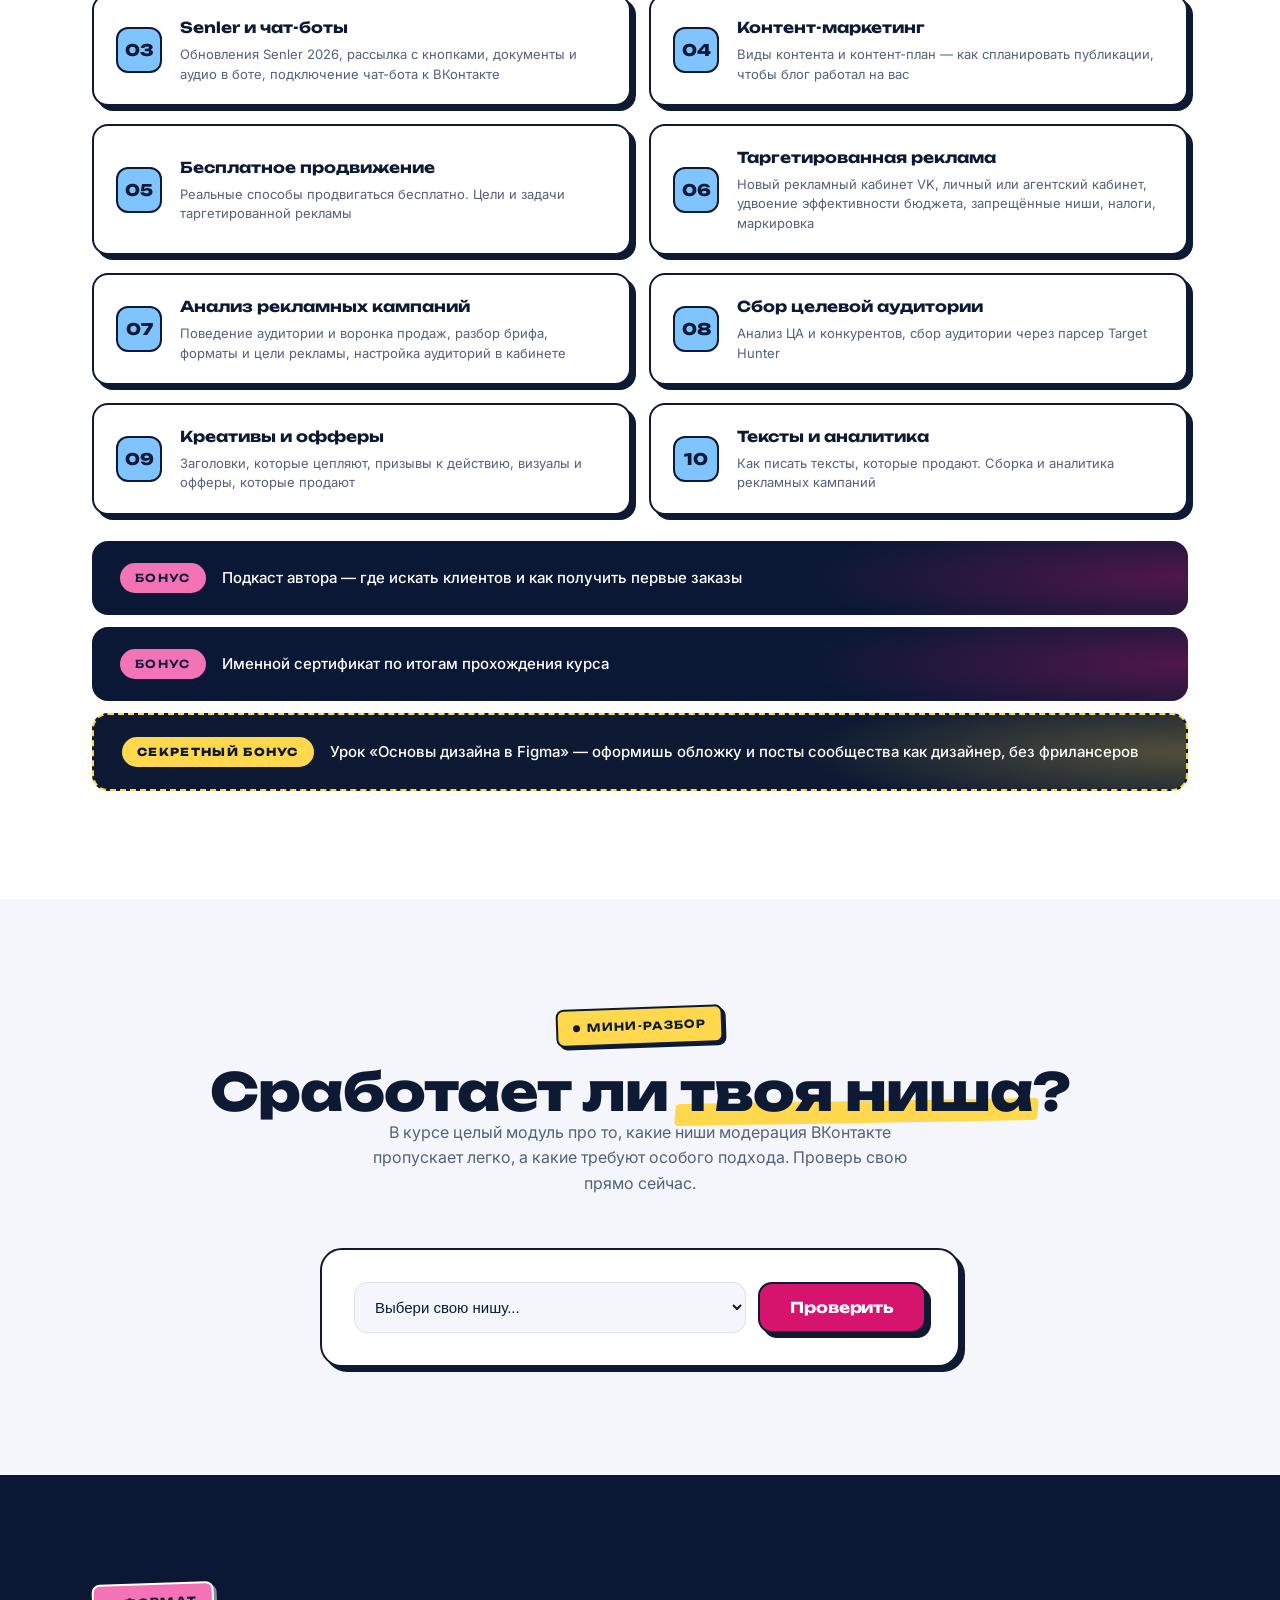
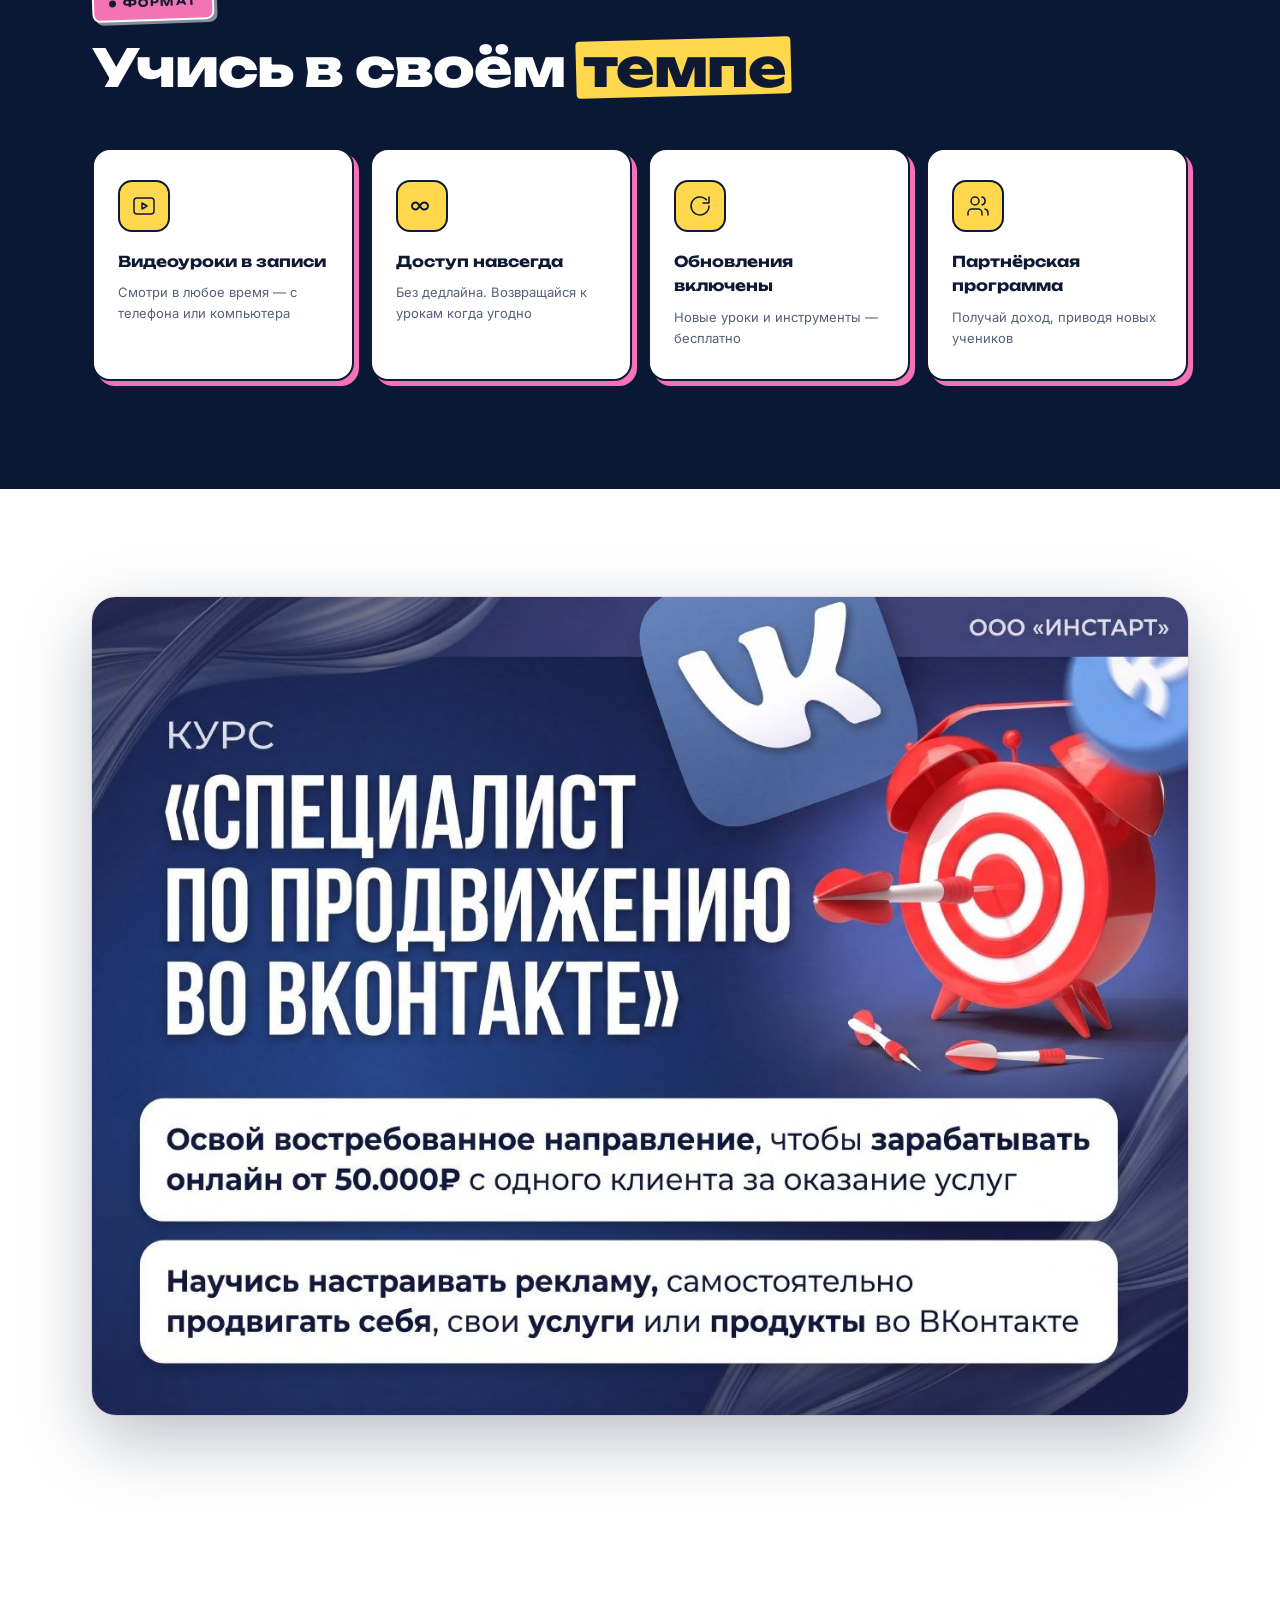
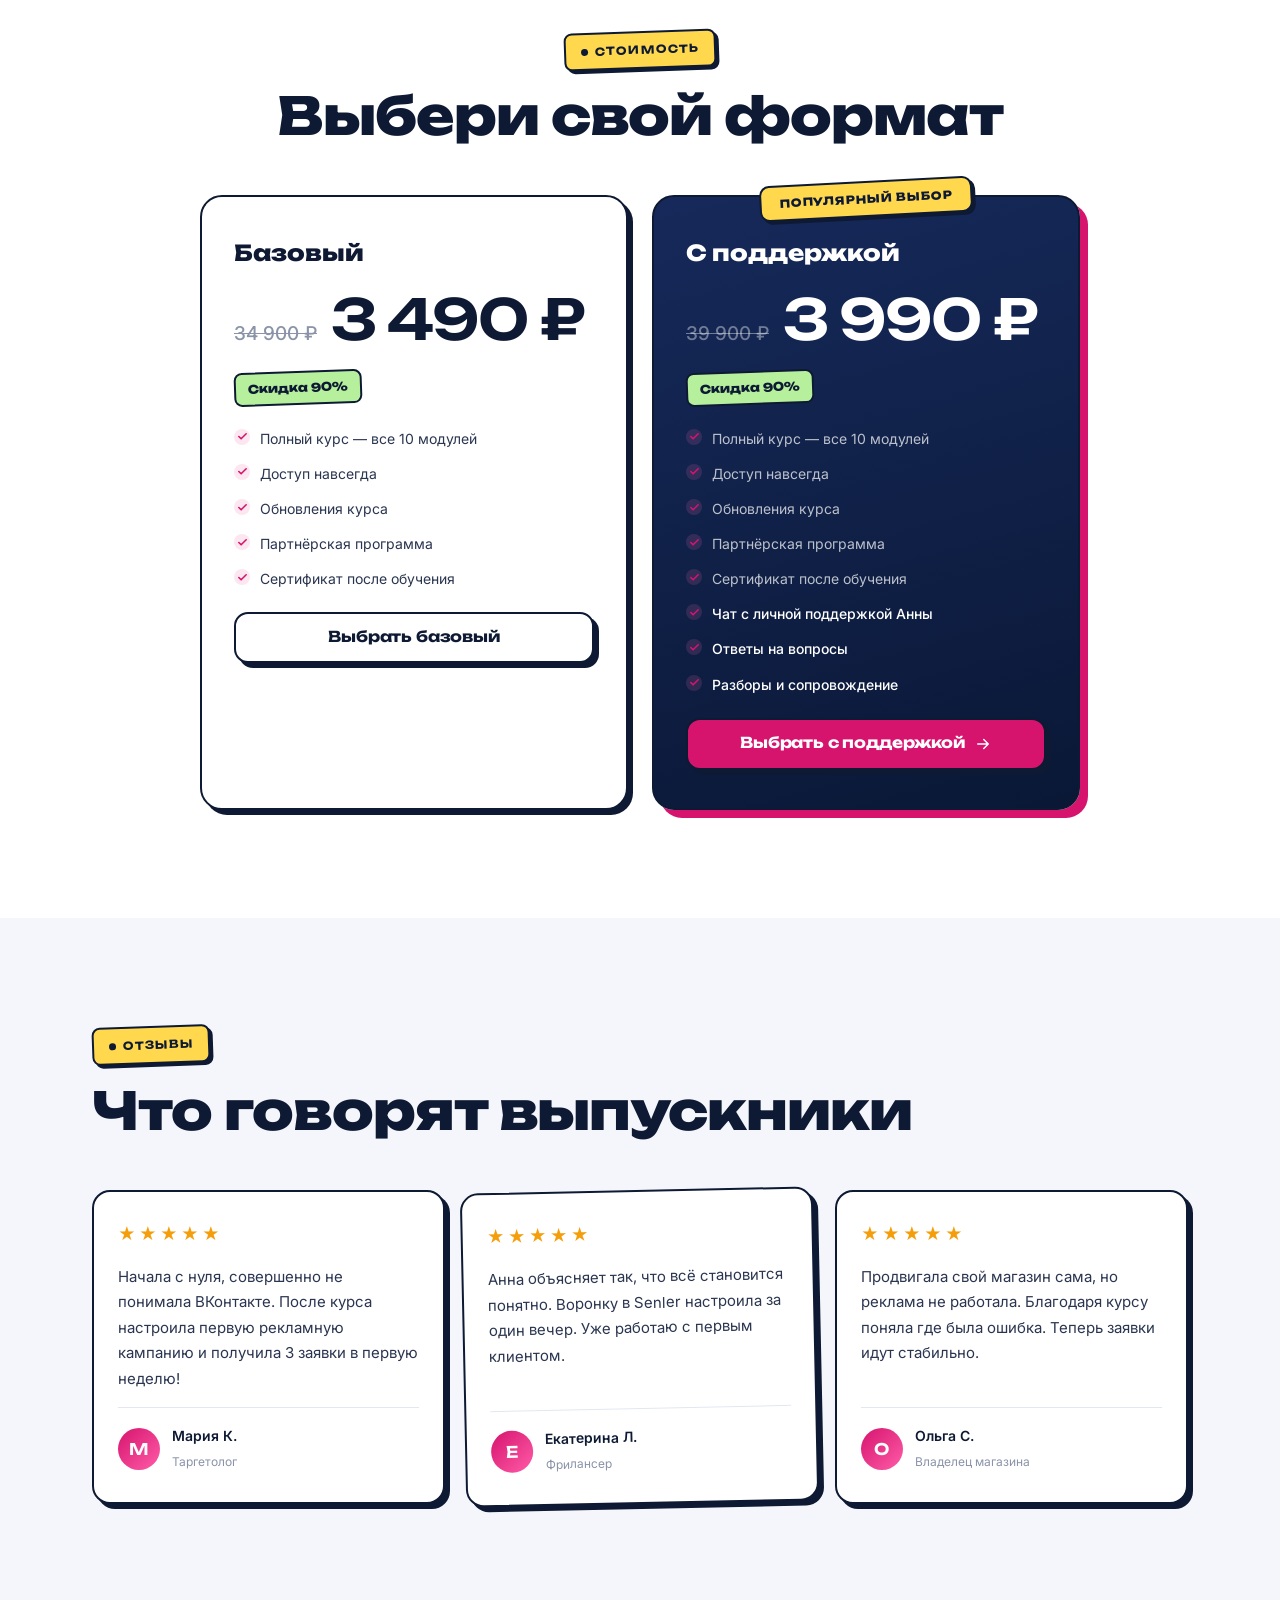
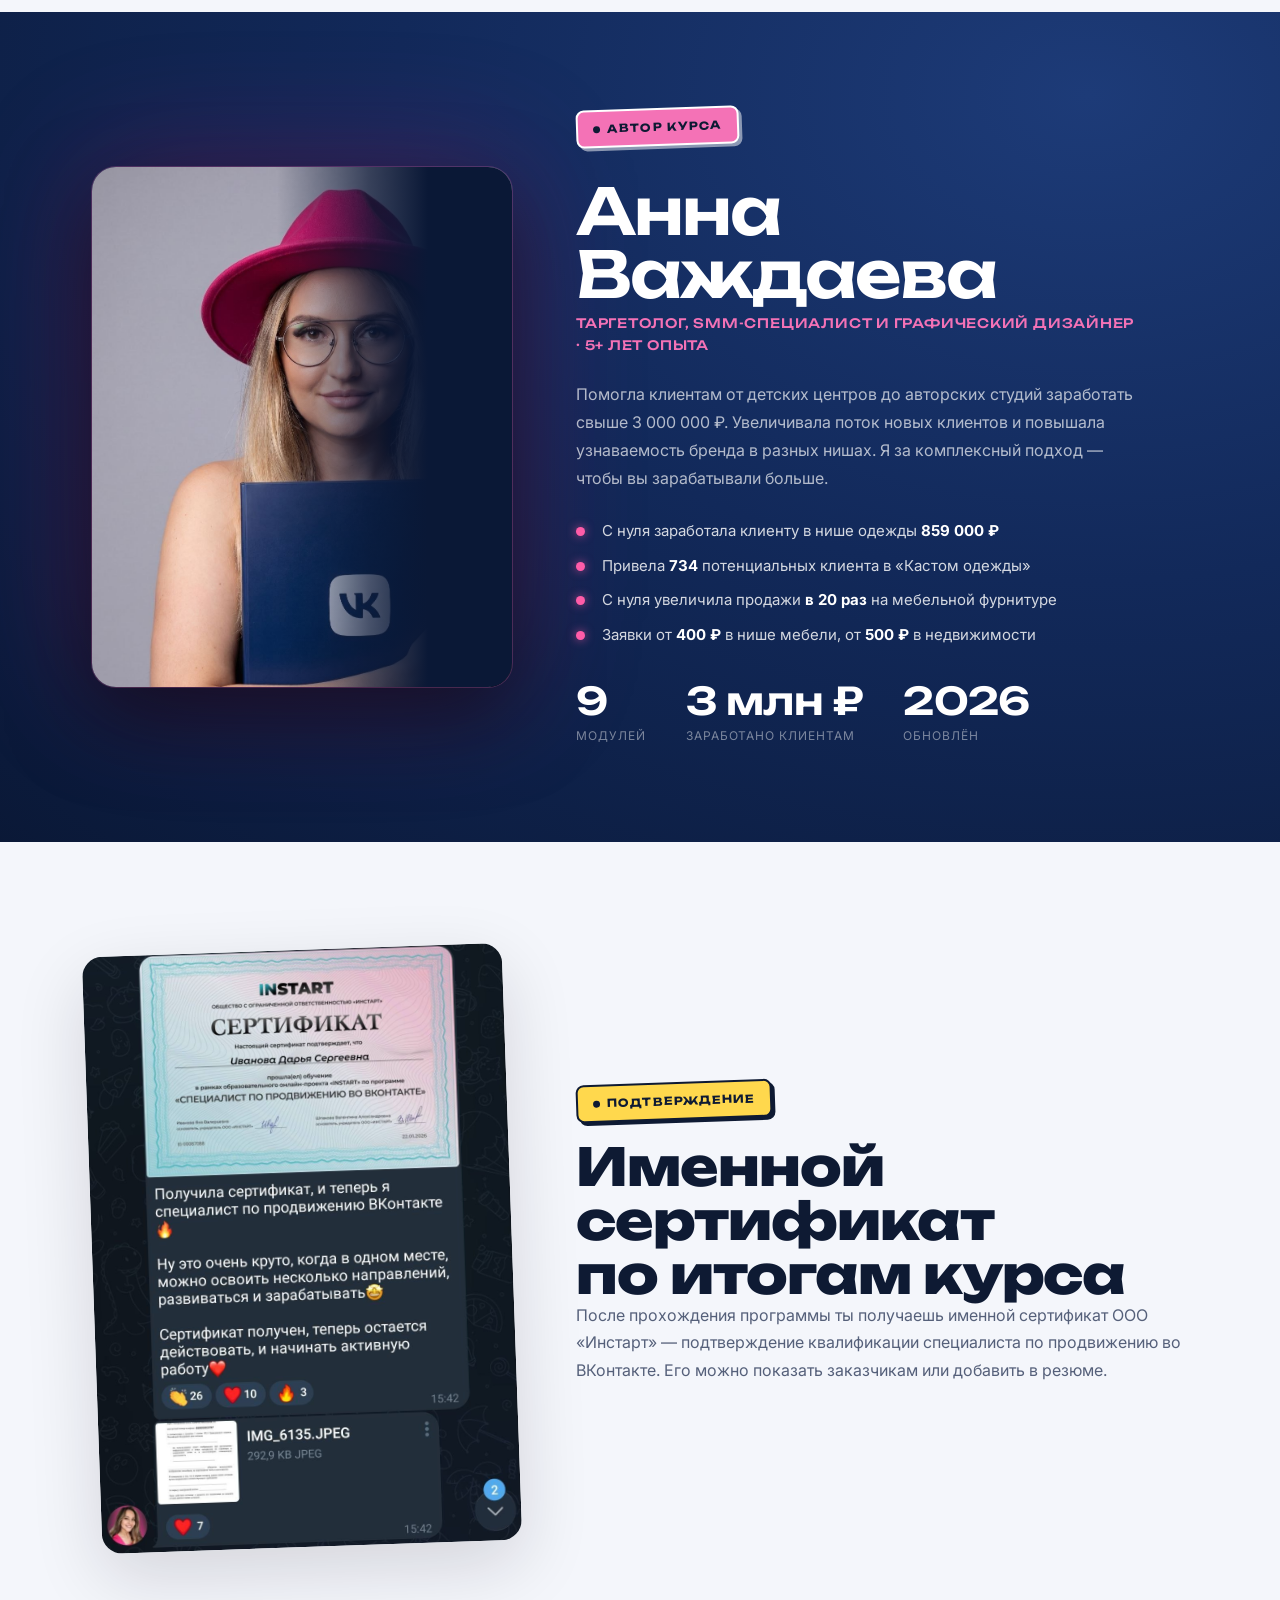
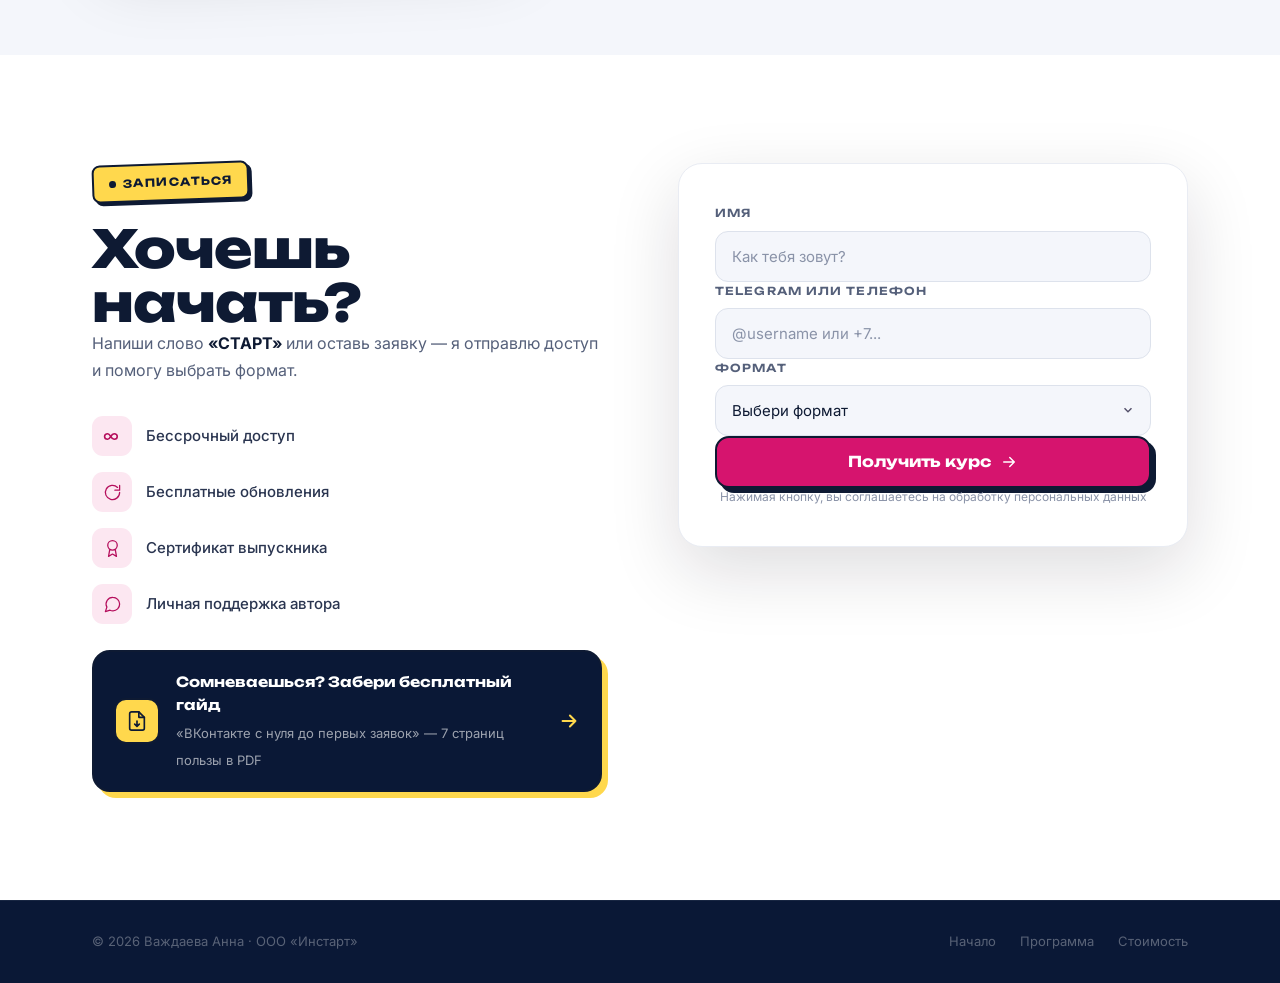
==== commit d2cc5e9a: "Add guide download buttons on site (hero + contact lead-magnet block); make PDF site link clickable " ====
--- a/index.html
+++ b/index.html
@@ -76,9 +76,15 @@
           </div>
         </div>
         <div class="hero__actions">
-          <a href="#contact" class="btn btn-white btn-lg">Получить доступ к курсу
-            <svg viewBox="0 0 24 24" fill="none" stroke="currentColor" stroke-width="2" stroke-linecap="round" stroke-linejoin="round"><path d="M5 12h14M13 6l6 6-6 6"/></svg>
-          </a>
+          <div class="hero__btns">
+            <a href="#contact" class="btn btn-white btn-lg">Получить доступ к курсу
+              <svg viewBox="0 0 24 24" fill="none" stroke="currentColor" stroke-width="2" stroke-linecap="round" stroke-linejoin="round"><path d="M5 12h14M13 6l6 6-6 6"/></svg>
+            </a>
+            <a href="guide.pdf" download class="btn btn-ghost-lg">
+              <svg viewBox="0 0 24 24" fill="none" stroke="currentColor" stroke-width="2" stroke-linecap="round" stroke-linejoin="round"><path d="M12 3v12m0 0 4-4m-4 4-4-4M4 17v2a2 2 0 0 0 2 2h12a2 2 0 0 0 2-2v-2"/></svg>
+              Скачать гайд бесплатно
+            </a>
+          </div>
           <p class="hero__price">от <s>34 900 ₽</s> <strong>3 490 ₽</strong> · доступ навсегда</p>
           <p class="hero__cd">
             <svg viewBox="0 0 24 24" fill="none" stroke="currentColor" stroke-width="2" stroke-linecap="round" stroke-linejoin="round"><circle cx="12" cy="12" r="9"/><path d="M12 7v5l3 3"/></svg>
@@ -441,6 +447,18 @@
             <div class="g-row"><span class="g-ic"><svg viewBox="0 0 24 24" fill="none" stroke="currentColor" stroke-width="1.6" stroke-linecap="round" stroke-linejoin="round"><circle cx="12" cy="8" r="6"/><path d="M8.5 13.5 7 22l5-3 5 3-1.5-8.5"/></svg></span><p>Сертификат выпускника</p></div>
             <div class="g-row"><span class="g-ic"><svg viewBox="0 0 24 24" fill="none" stroke="currentColor" stroke-width="1.6" stroke-linecap="round" stroke-linejoin="round"><path d="M21 11.5a8.38 8.38 0 0 1-8.5 8.5 8.5 8.5 0 0 1-3.6-.8L3 21l1.9-5.7A8.38 8.38 0 0 1 12.5 3 8.5 8.5 0 0 1 21 11.5Z"/></svg></span><p>Личная поддержка автора</p></div>
           </div>
+          <a href="guide.pdf" download class="lead-magnet">
+            <span class="lead-magnet__ic">
+              <svg viewBox="0 0 24 24" fill="none" stroke="currentColor" stroke-width="1.8" stroke-linecap="round" stroke-linejoin="round"><path d="M14 2H6a2 2 0 0 0-2 2v16a2 2 0 0 0 2 2h12a2 2 0 0 0 2-2V8z"/><path d="M14 2v6h6M12 18v-6m0 6 2.5-2.5M12 18l-2.5-2.5"/></svg>
+            </span>
+            <span class="lead-magnet__body">
+              <strong>Сомневаешься? Забери бесплатный гайд</strong>
+              <span>«ВКонтакте с нуля до первых заявок» — 7 страниц пользы в PDF</span>
+            </span>
+            <span class="lead-magnet__arrow">
+              <svg viewBox="0 0 24 24" fill="none" stroke="currentColor" stroke-width="2.2" stroke-linecap="round" stroke-linejoin="round"><path d="M5 12h14M13 6l6 6-6 6"/></svg>
+            </span>
+          </a>
         </div>
         <div class="reveal">
           <div class="form-card">
--- a/styles.css
+++ b/styles.css
@@ -131,6 +131,16 @@
 .btn-white:hover { transform: translate(2px,2px); box-shadow: 3px 3px 0 #fff; }
 .btn-lg { padding: 18px 40px; font-size: 16px; }
 .btn-full { width: 100%; }
+.btn-ghost-lg {
+  padding: 18px 30px; font-size: 16px;
+  background: rgba(255,255,255,.08); color: #fff;
+  border: 2px solid rgba(255,255,255,.35);
+  box-shadow: 5px 5px 0 rgba(255,255,255,.18);
+  backdrop-filter: blur(6px);
+}
+.btn-ghost-lg:hover { transform: translate(2px,2px); box-shadow: 3px 3px 0 rgba(255,255,255,.18); background: rgba(255,255,255,.14); }
+
+.hero__btns { display: flex; gap: 16px; flex-wrap: wrap; }
 .btn-nav {
   padding: 10px 20px; font-size: 13px; border-radius: 11px;
   background: var(--pop); color: var(--g900);
@@ -710,6 +720,26 @@
 .g-ic svg { width: 19px; height: 19px; }
 .g-row p { font-size: 15px; font-weight: 500; color: var(--g700); }
 
+.lead-magnet {
+  display: flex; align-items: center; gap: 16px;
+  margin-top: 26px; padding: 18px 20px;
+  background: var(--navy); border: 2px solid var(--g900); border-radius: 18px;
+  box-shadow: 6px 6px 0 var(--pop);
+  transition: transform .2s cubic-bezier(.2,1.2,.4,1), box-shadow .2s;
+}
+.lead-magnet:hover { transform: translate(-3px,-3px); box-shadow: 9px 9px 0 var(--pop); }
+.lead-magnet__ic {
+  width: 46px; height: 46px; min-width: 46px; border-radius: 12px;
+  background: var(--pop); border: 2px solid var(--g900); color: var(--g900);
+  display: flex; align-items: center; justify-content: center;
+}
+.lead-magnet__ic svg { width: 22px; height: 22px; }
+.lead-magnet__body { flex: 1; }
+.lead-magnet__body strong { font-family: var(--disp); font-weight: 700; font-size: 14px; color: #fff; display: block; margin-bottom: 3px; }
+.lead-magnet__body span { font-size: 13px; color: rgba(255,255,255,.6); line-height: 1.4; }
+.lead-magnet__arrow { color: var(--pop); flex-shrink: 0; }
+.lead-magnet__arrow svg { width: 22px; height: 22px; }
+
 .form-card {
   background: var(--white);
   border: 1px solid var(--line-w); border-radius: 24px;
